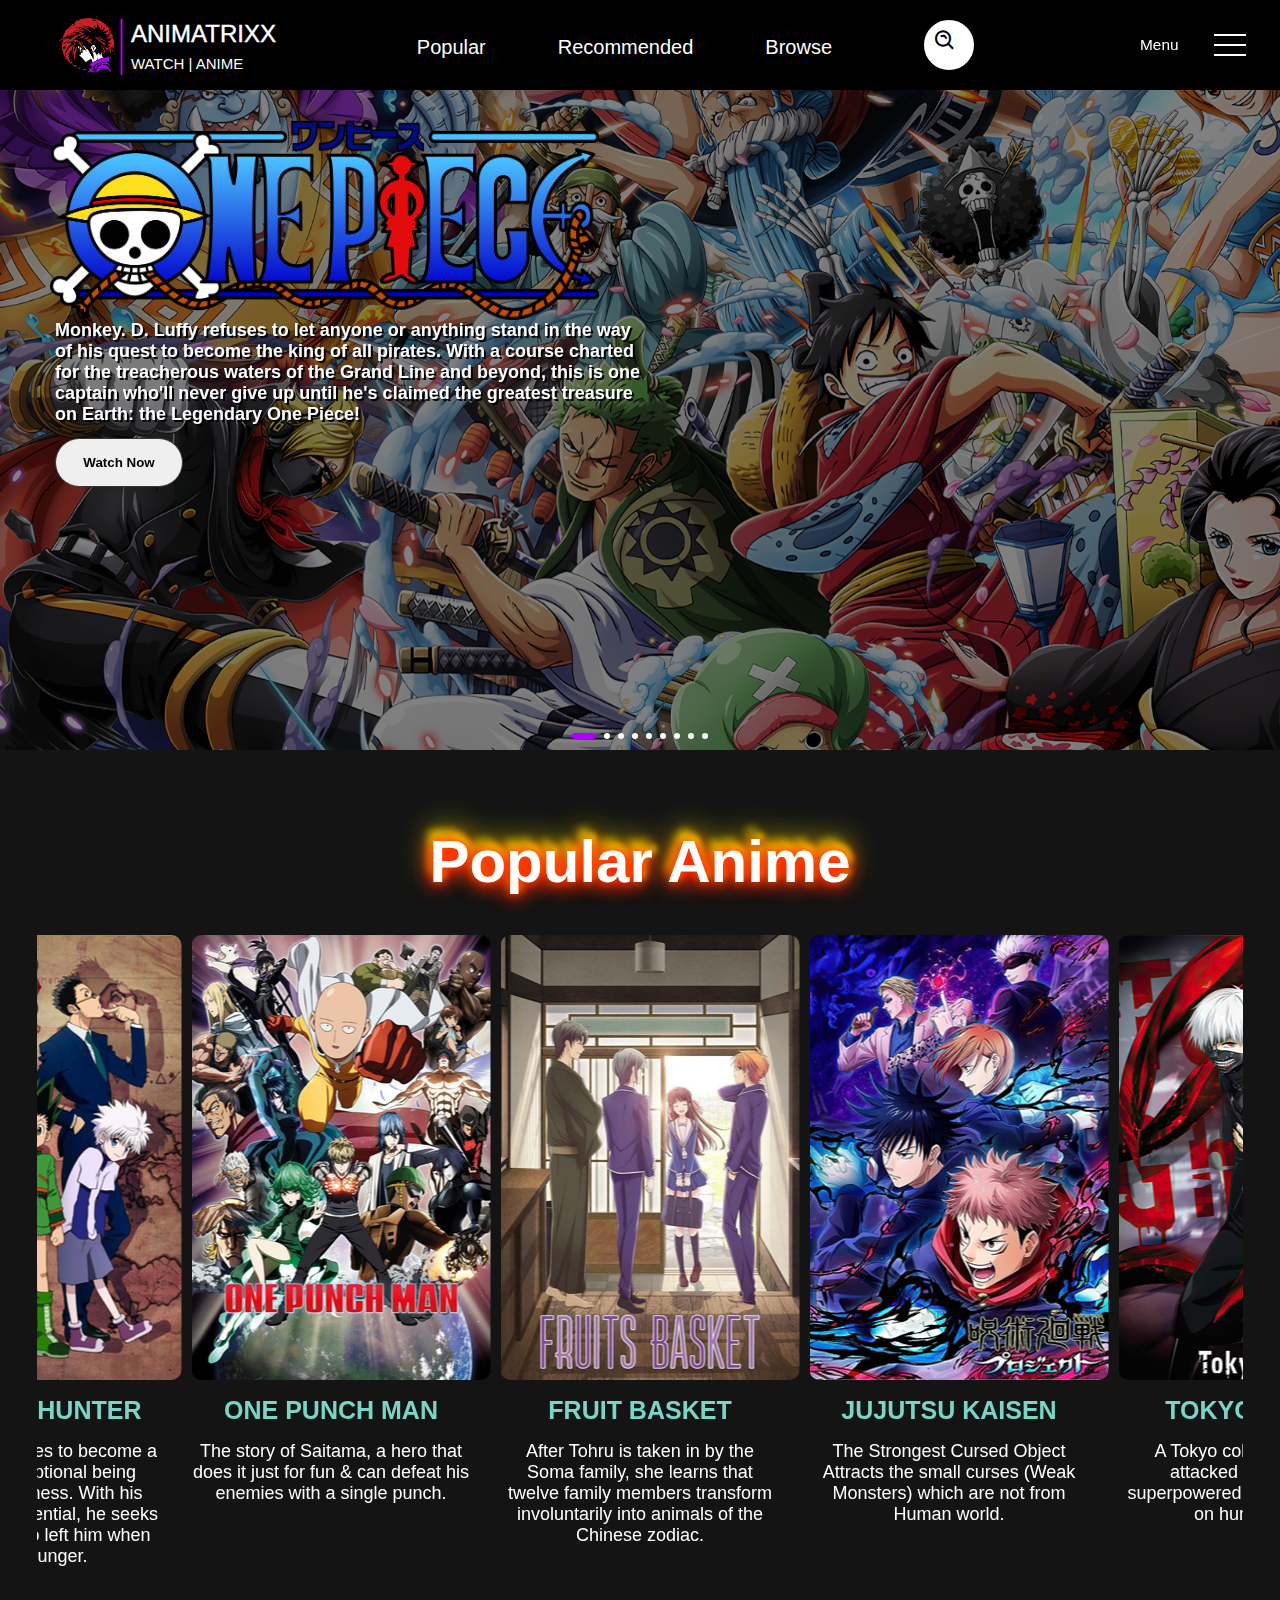
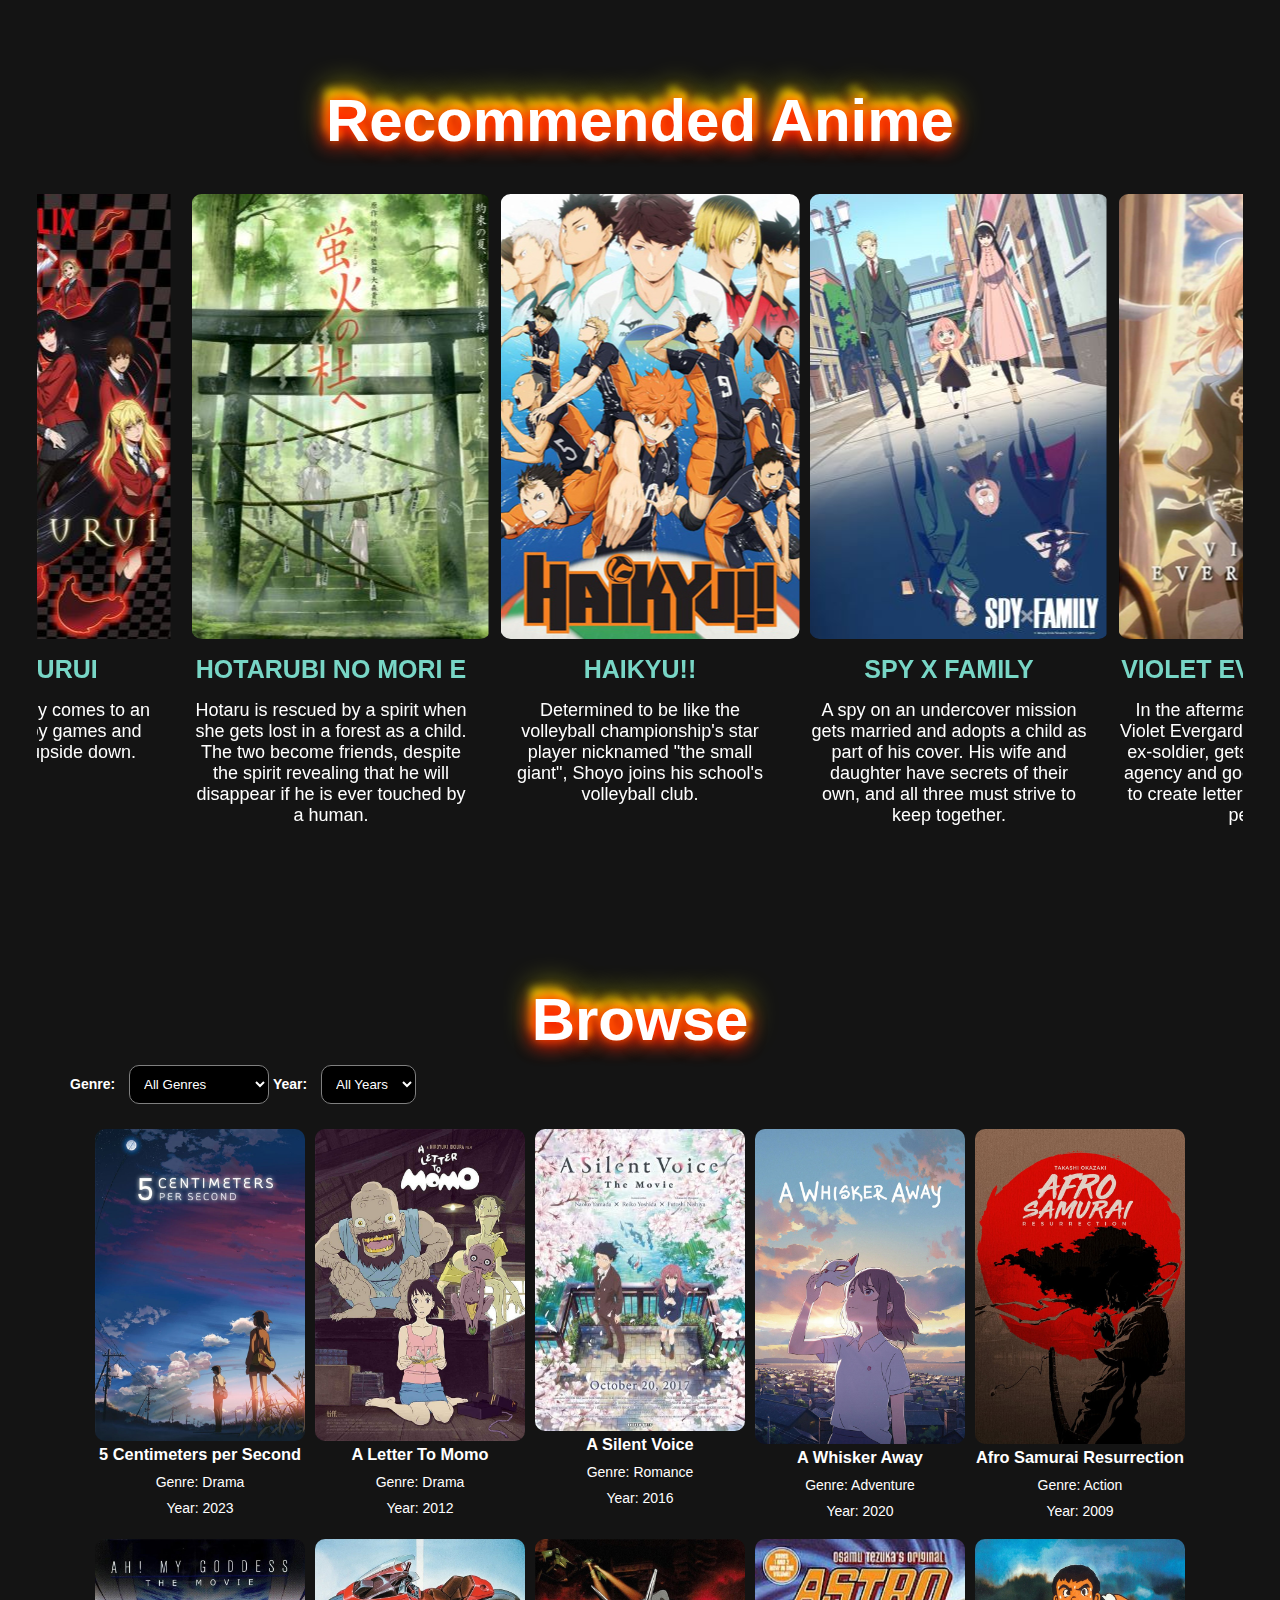
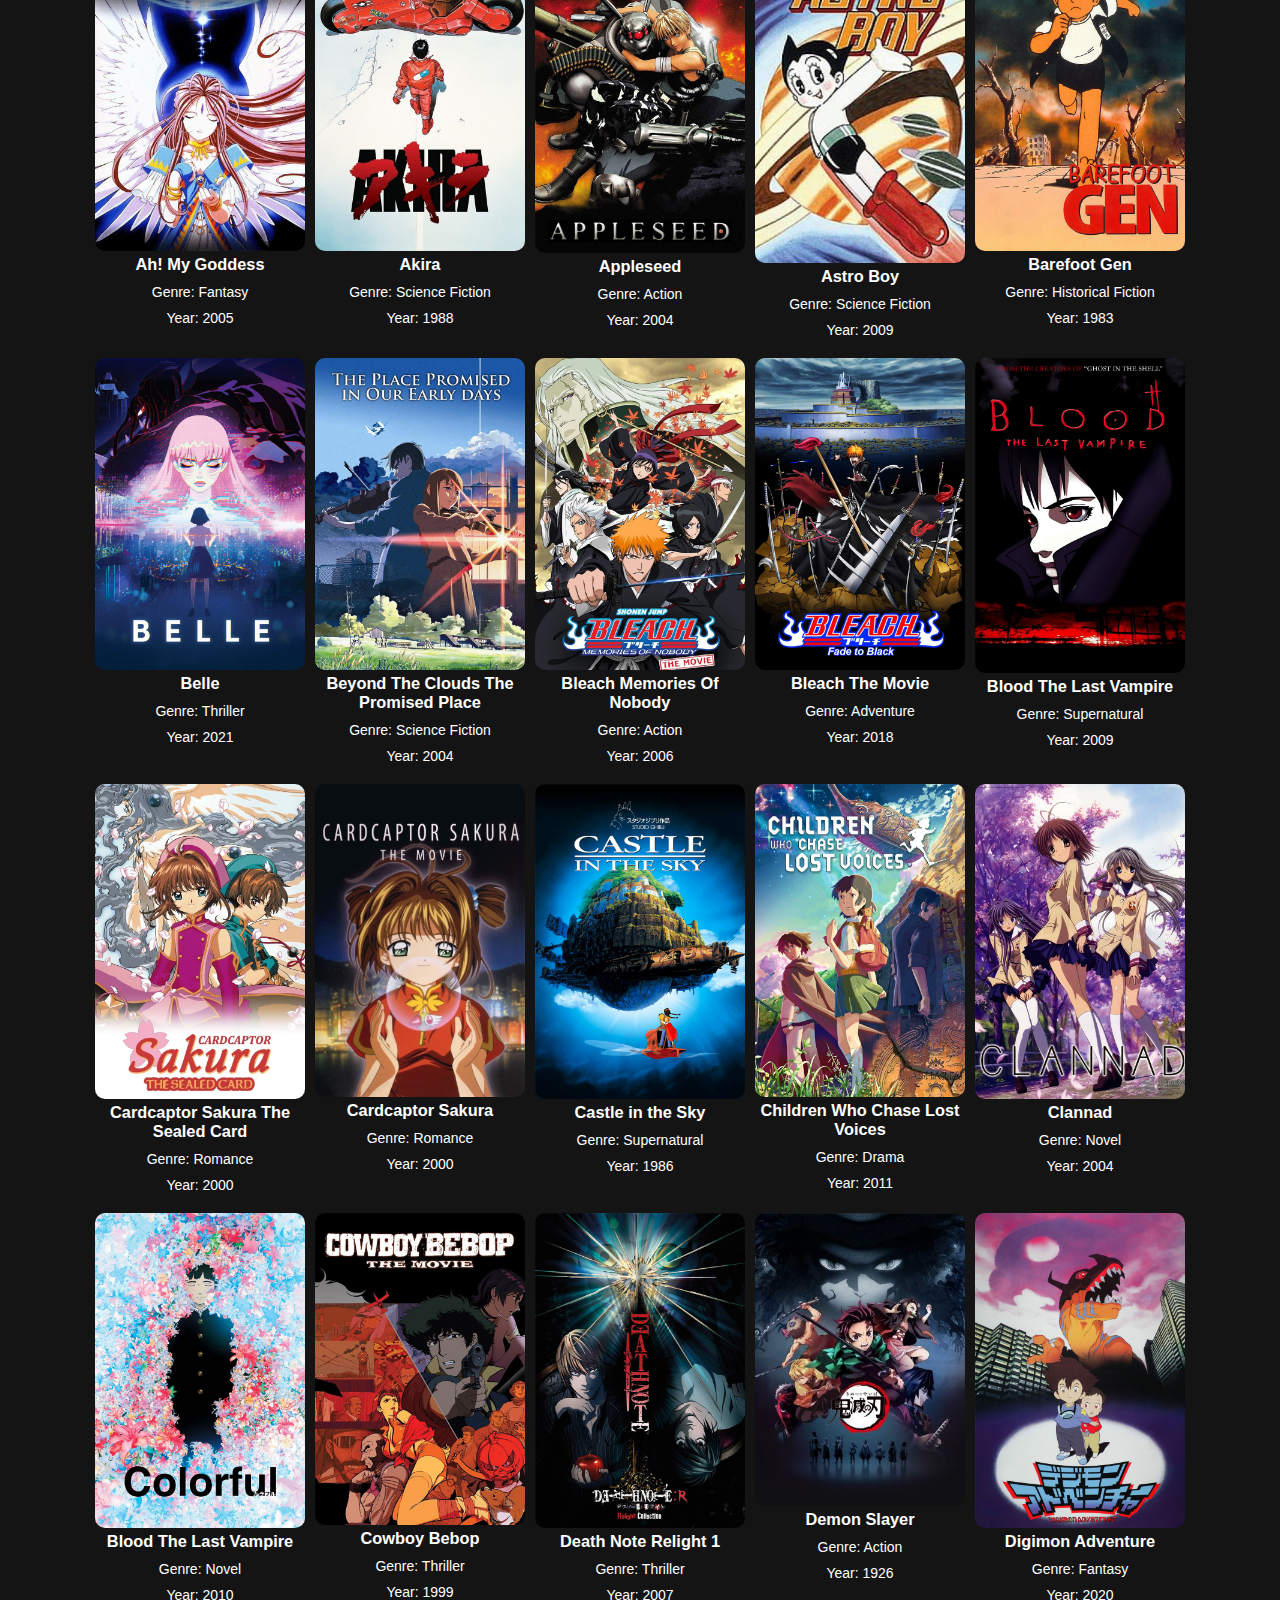
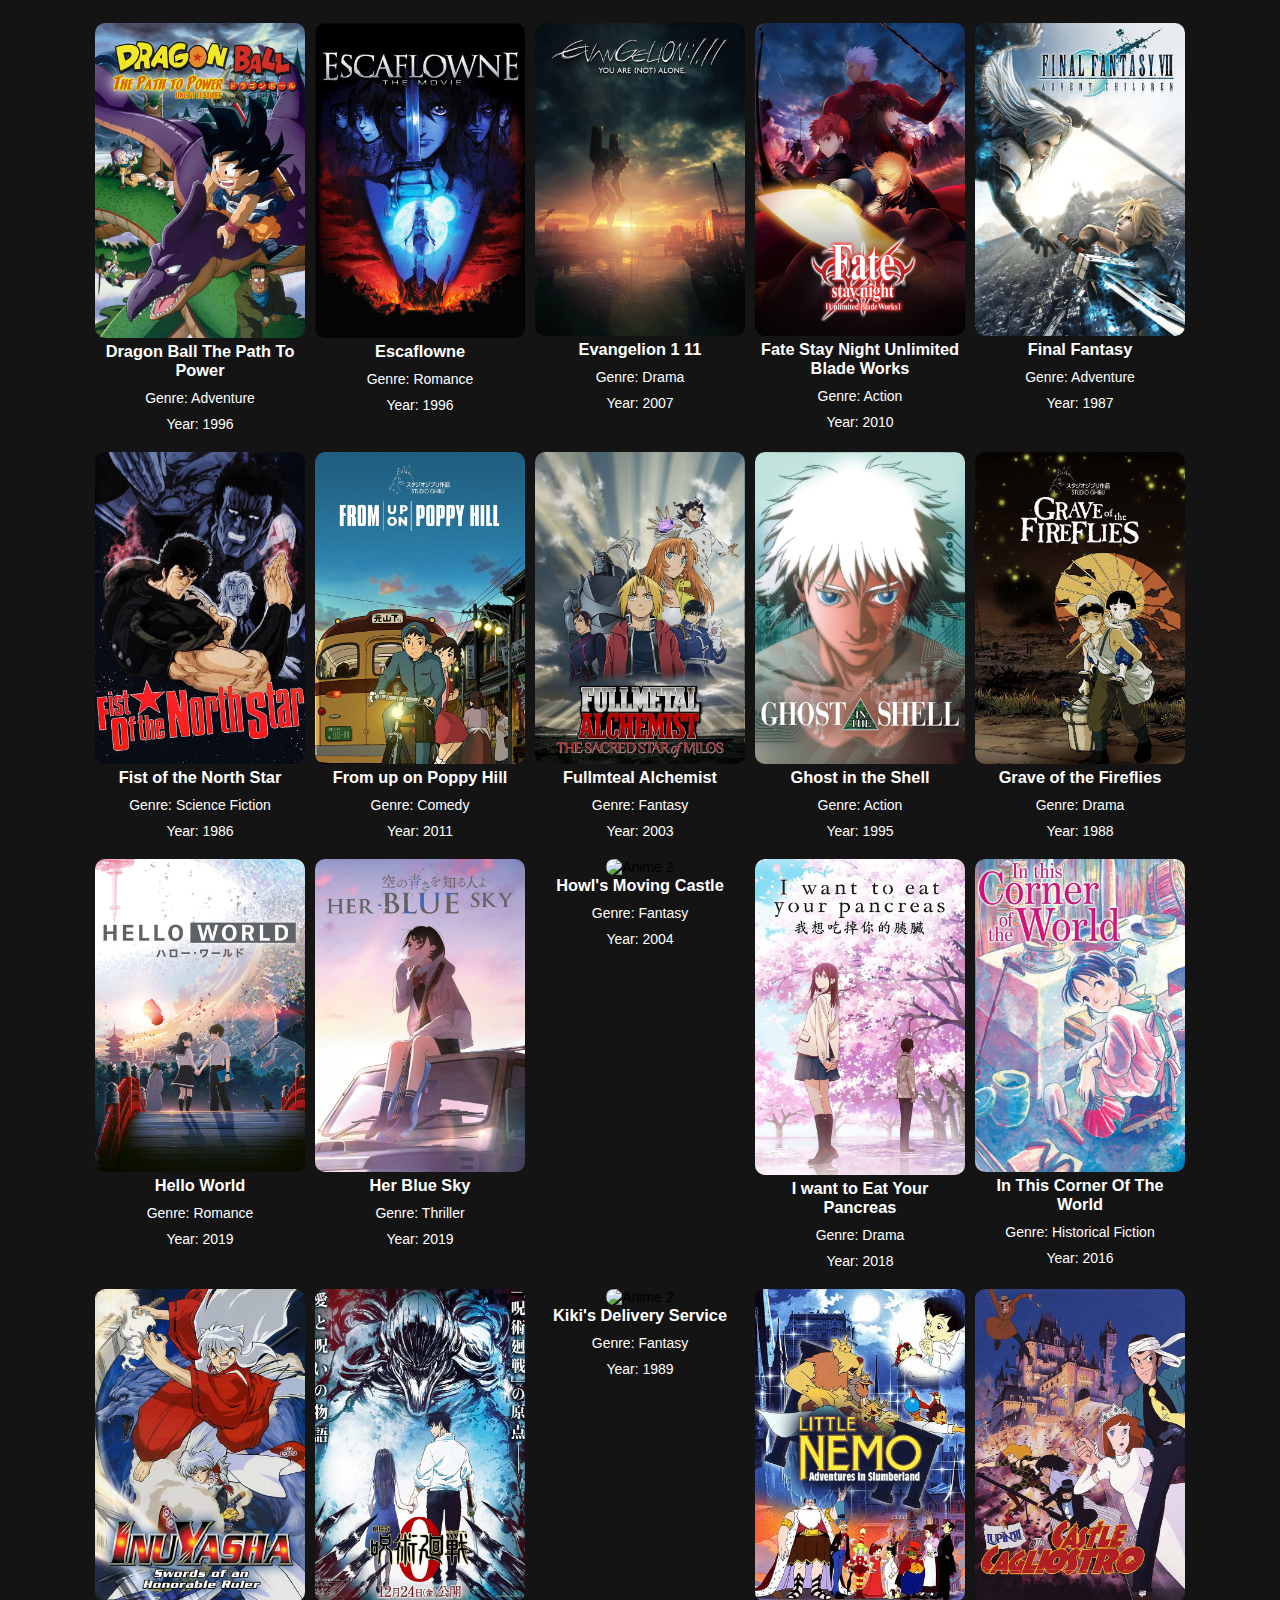
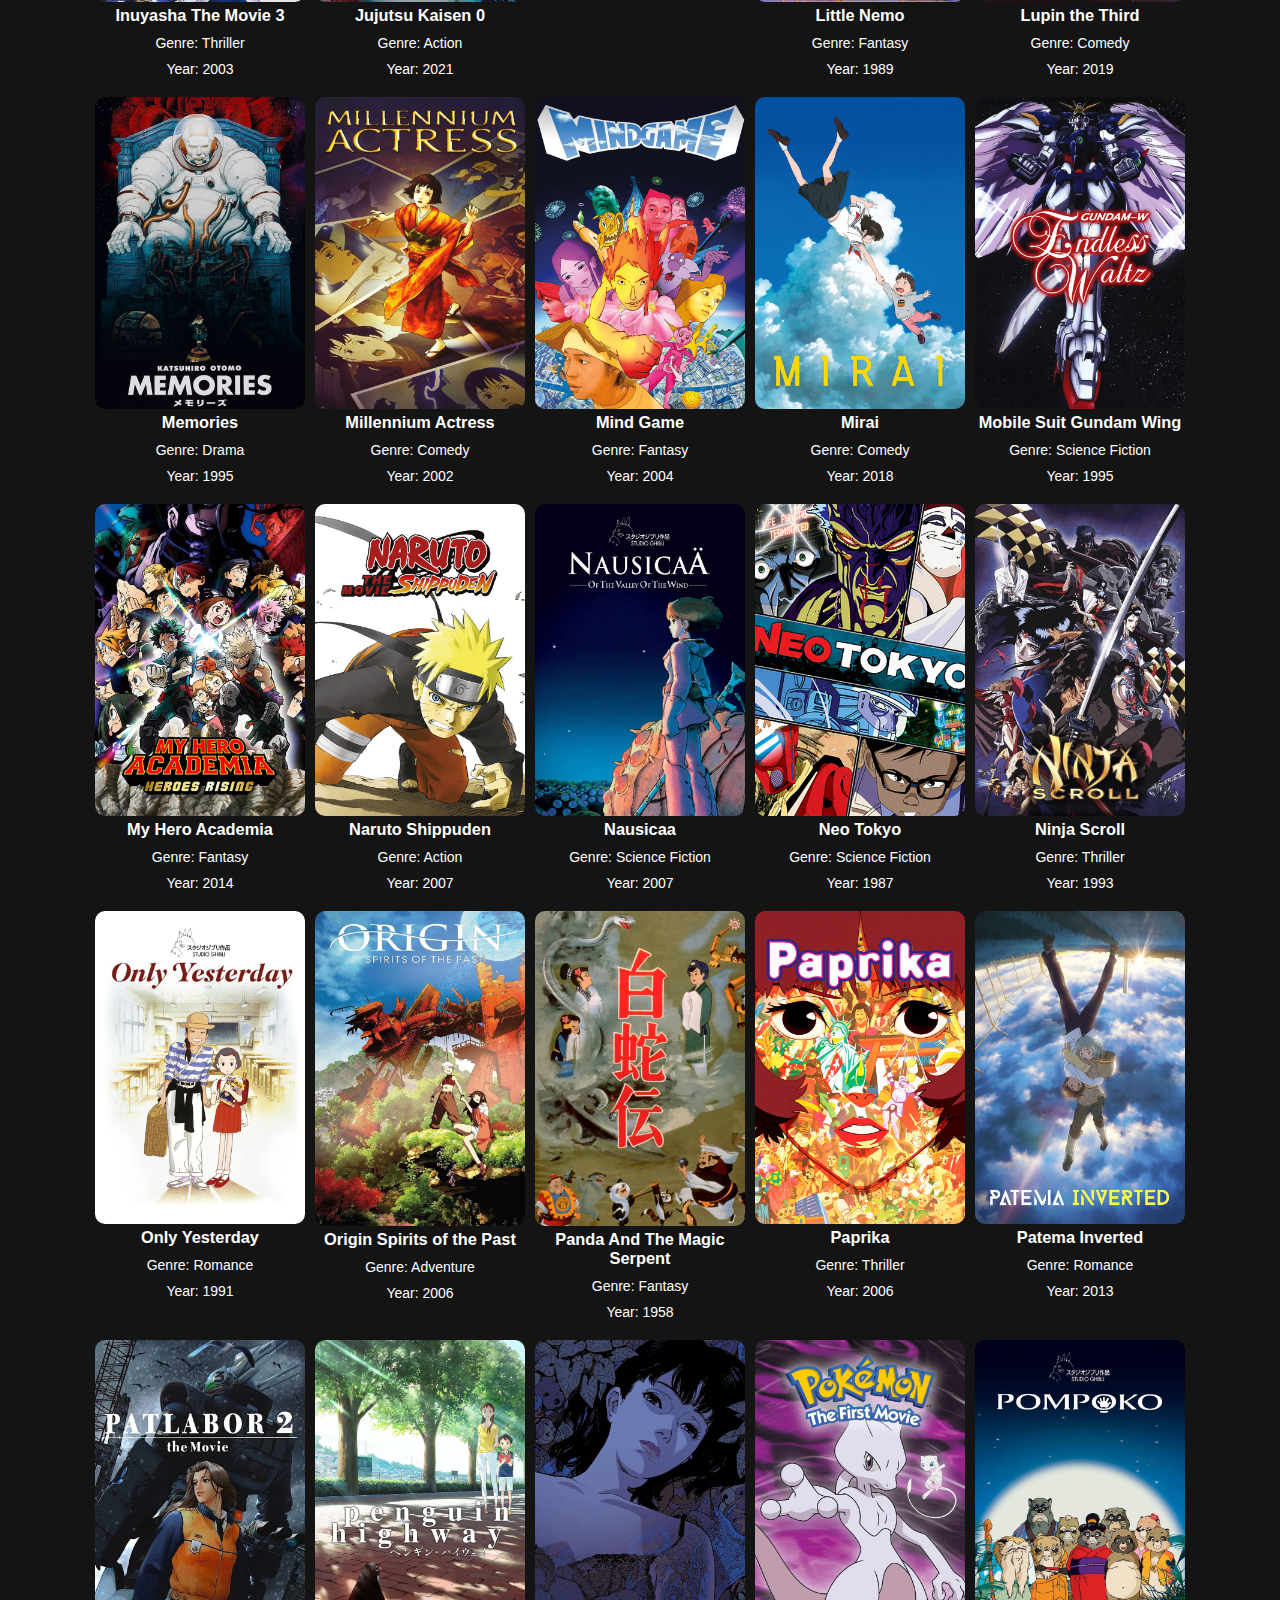
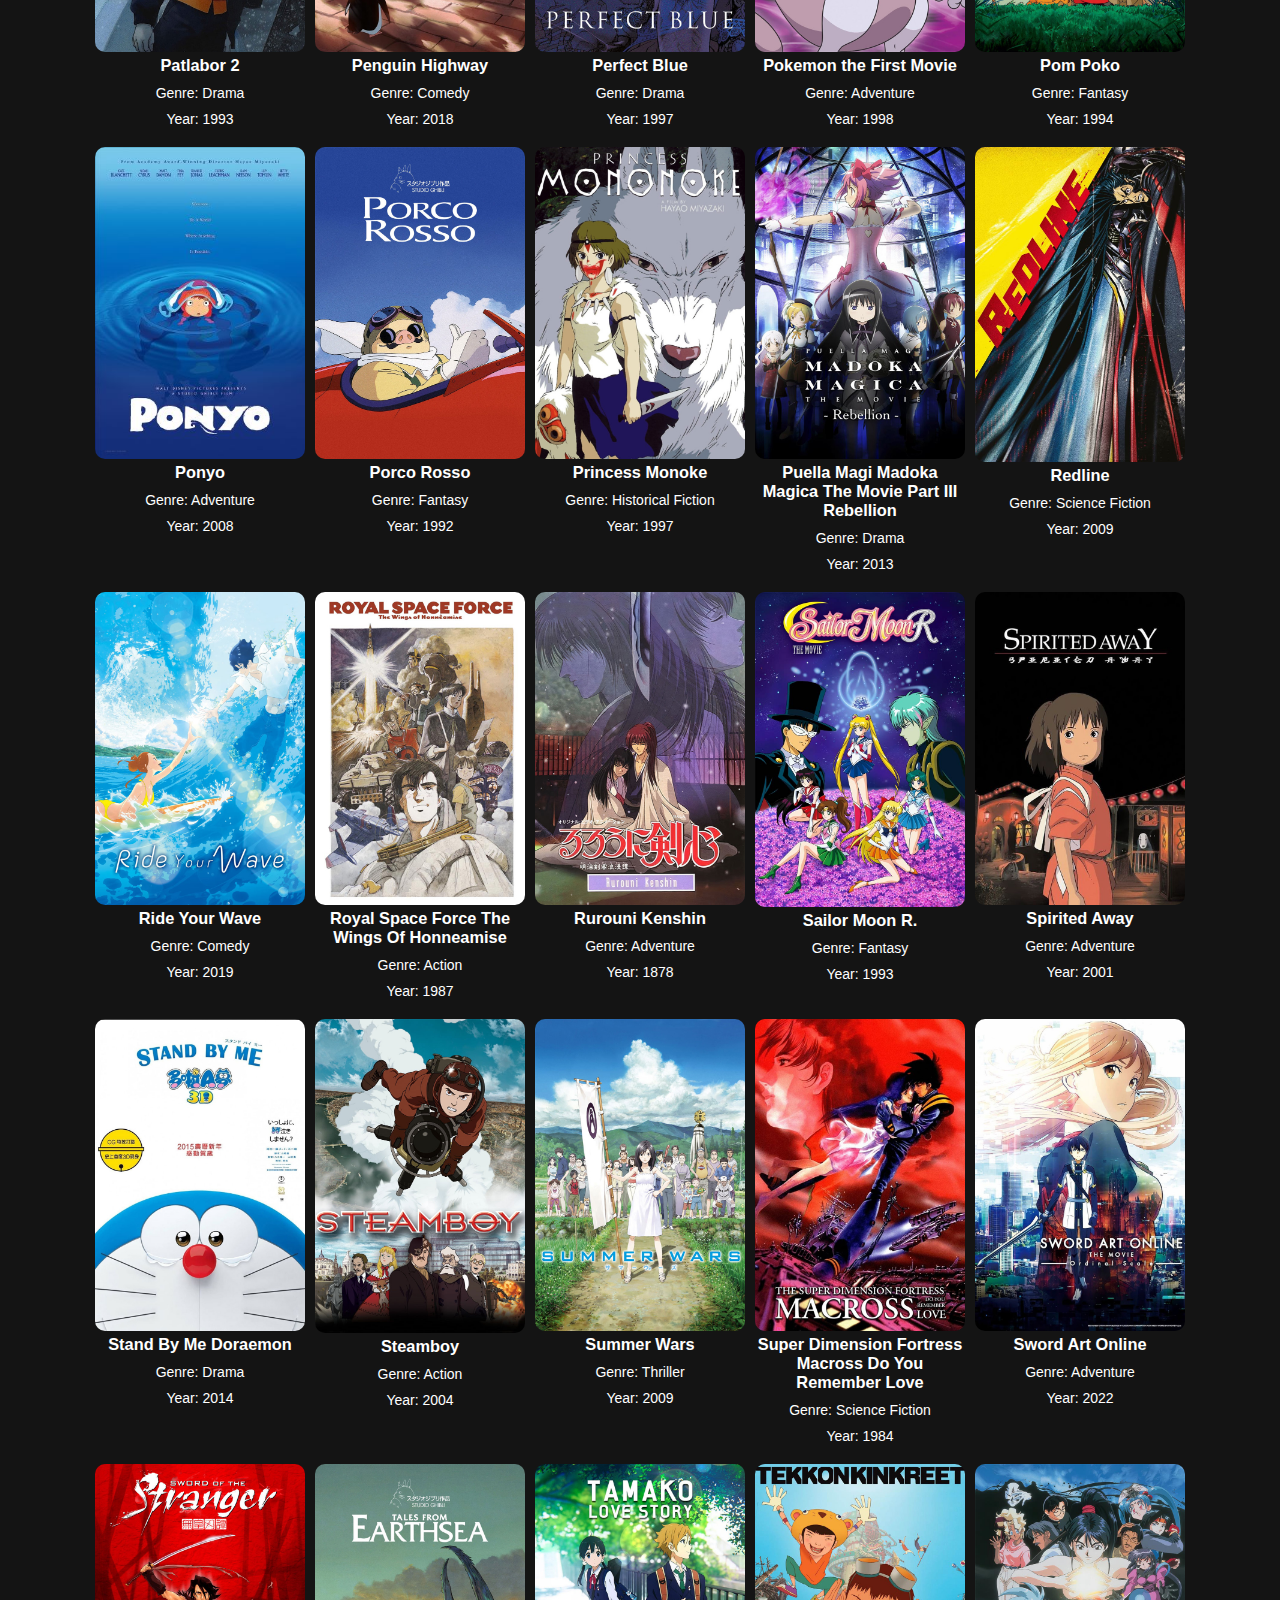
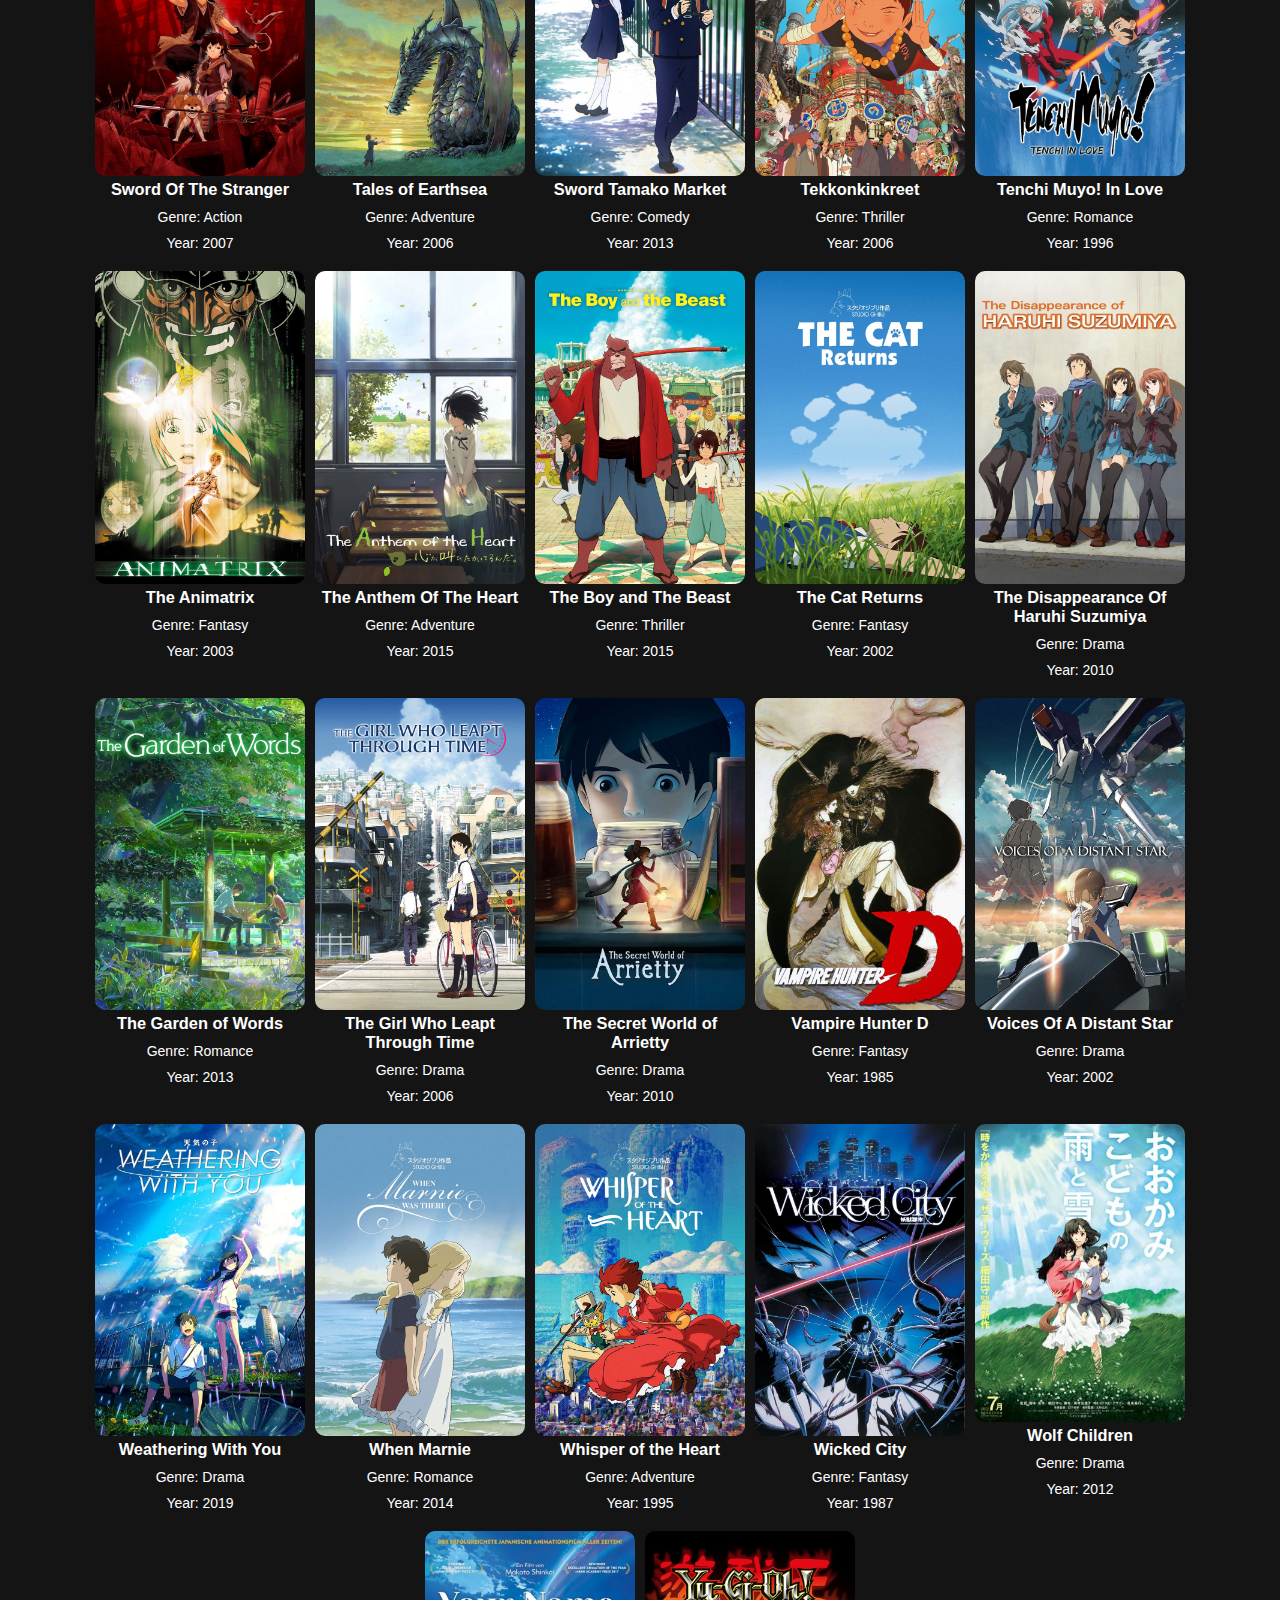
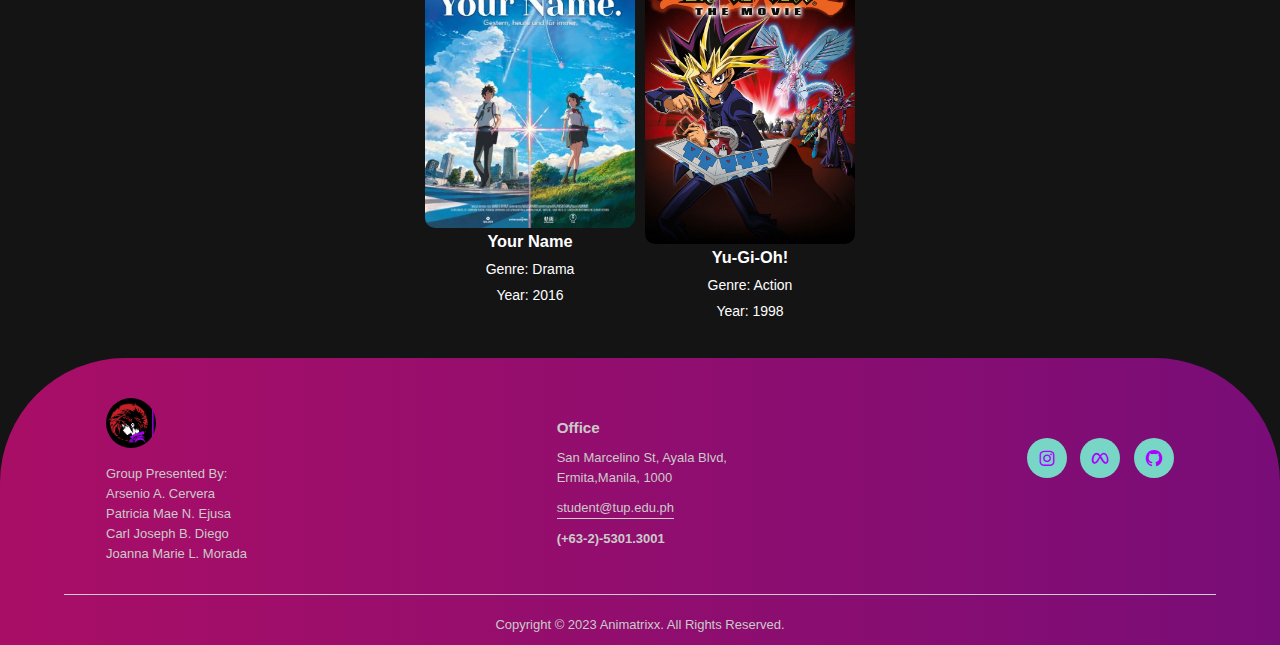
==== index.html @ bb9df6bb "updating footer" ====
<!DOCTYPE html>
<html lang="en">
  <head>
    <meta charset="utf-8" />
    <title>ANIMATRIXX</title>
    <link rel="stylesheet" href="style.css" />
    <link rel="stylesheet" href="mediaqueries.css" />
    <meta
      name="viewport"
      content="width=device-width, initial-scale=1, minimum-scale=1, maximum-scale=1"/>
    <link
      rel="stylesheet"
      href="https://cdn.jsdelivr.net/npm/swiper@11/swiper-bundle.min.css"
    />
       <link
      href="https://unpkg.com/boxicons@2.1.4/css/boxicons.min.css"
      rel="stylesheet"
    />
  </head>
  <body>
<header>
  <nav id="desktop-nav"> 
      <div class="nav-bar">
            <div class="group">
              <img class="element" src="assets/logo.png" onclick="window.location.reload();">
              <div class="text-wrapper"onclick="window.location.reload();">WATCH | ANIME</div>
              <div class="div"onclick="window.location.reload();">ANIMATRIXX</div>
            </div>
        <ul class="nav-links">
          <li><a href="#Popular" onclick="toggleMenu()">Popular</a></li>
          <li><a href="#Recommended" onclick="toggleMenu()">Recommended</a></li>
          <li><a href="#Browse" onclick="toggleMenu()">Browse</a></li>
       <form action="">
         <input type="search" required>
         <i class='bx bx-search-alt bx-tada' ></i>
         <a href="javascript:void(0)" id="clear-btn">Clear</a>
        </form>
      </div>
    <div class="navigation">
  <div class="userBx">
    <div class="imgBx">
      <img src="user.jpg" alt="user avatar" />
    </div>
    <p class="username">Menu</p>
  </div>
  <div class="menuToggle"></div>
  <ul class="menu">
    <li>
      <a href=#>Home</a>
    </li>
    <li>
      <a href="#Popular">Popular</a
      >
    </li>
    <li>
      <a href="#Recommended">Recommended</a>
    </li>
    <li>
      <a href="#Browse">Browse</a>
    </li>
    <li>
      <a href="signup-signin.html">Sign In</a>
    </li>
  </ul>
</div>
</header>
    <!-- Swiper -->
<section class="home swiper" id="home">
      <div class="swiper-wrapper">
        <div class="swiper-slide container">
         <img src="assets/slide 1.png" alt="" class="wallpaper">
         <div class="home-text">
          <img class="logo1" src="assets/op logo.png" alt="">
          <h1>Monkey. D. Luffy refuses to let anyone or anything stand in the way<br> of his
            quest to become the king of all pirates. With a course charted <br>for the treacherous
            waters of the Grand Line and beyond, this is one<br> captain who'll never give up until
            he's claimed the greatest treasure <br>on Earth: the Legendary One Piece!</h1>
          <button class="btn btn-color-1" onclick=" window.open('https://4anime.gg/one-piece-100')">
            Watch Now</button>
          <div id="videobox">
          <video width="1000" height="340" autoplay muted>
           <source src="assets/op vid.mp4" type="video/mp4">
        </video>
        </div>
         </div>
        </div>
        <div class="swiper-slide container">
         <img src="assets/slide 2.png" alt="" class="wallpaper">
         <div class="home-text">
          <img class="logo2" src="assets/jjk logo.png" alt="logo2">
          <h1>Yuji Itadori is a boy with tremendous physical strength,
            <br>though he lives a completely ordinary high school life.<br> One day,
             to save a classmate who has been attacked <br>by curses, he eats the finger 
             of Ryomen Sukuna, taking<br> the curse into his own soul. From then on, he 
             shares one<br> body with Ryomen Sukuna. </h1>
          <div class="btn-container"></div>
          <button class="btn btn-color-1" onclick=" window.open('https://4anime.gg/jujutsu-kaisen-tv-534')">
            Watch Now</button>
          <div id="videobox">
          <video width="1000" height="340" autoplay muted>
           <source src="assets/jjk vid.mp4" type="video/mp4">
        </video>
        </div>
         </div>
        </div>  
        <div class="swiper-slide container">
         <img src="assets/slide 3.jpg" alt="" class="wallpaper">
         <div class="home-text">
          <img class="logo3" src="assets/hxh logo.png" alt="logo3">
          <h1>Twelve-year-old Gon Freecss is determined to become the<br> best Hunter possible 
            in hopes of finding his father, who was<br> a Hunter himself and had long ago abandoned
             his young son.<br> However, Gon soon realizes the path to achieving his goals is<br> far
              more challenging than he could have ever imagined.</h1>
          <button class="btn btn-color-1" onclick=" window.open('https://4anime.gg/hunter-x-hunter-2')">
            Watch Now </button>
          <div id="videobox">
          <video width="1000" height="340" autoplay muted>
           <source src="assets/hxh vid.mp4" type="video/mp4">
        </video>
        </div>  
         </div>
        </div>  
        <div class="swiper-slide container">
         <img src="assets/slide 4.jpg" alt="" class="wallpaper">
         <div class="home-text">
          <img class="logo4" src="assets/Kakegurui logo.png" alt="logo4">
          <h1>Hyakkaou Private Academy. An institution for the privileged<br> with a very
            peculiar curriculum. You see, when you're the <br>sons and daughters of the
            wealthiest of the wealthy, it's not <br>athletic prowess or book smarts that
            keep you ahead. It's <br>reading your opponent, the art of the deal.</h1>
          <button class="btn btn-color-1" onclick=" window.open('https://4anime.gg/kakegurui-1988')">
            Watch Now </button>
          <div id="videobox">
          <video width="1000" height="340" autoplay muted>
           <source src="assets/kkg vid.mp4" type="video/mp4">
        </video>
        </div>  
         </div>
        </div>   
        <div class="swiper-slide container">
         <img src="assets/slide 5.jpg" alt="" class="wallpaper">
         <div class="home-text">
          <img class="logo5" src="assets/spyxfamily logo.png" alt="logo5">
          <h1>"Twilight" takes on the identity of psychiatrist Loid Forger<br> and starts looking
            for family members. But Anya, the<br> daughter he adopts, turns out to have the
            ability to read <br>people's minds, while his wife, Yor, is an assassin! With<br> it being
            in each of their own interests to keep these facts hidden.<br></h1>
          <button class="btn btn-color-1" onclick=" window.open('https://4anime.gg/spy-x-family-17977')">
            Watch Now</button>
          <div id="videobox">
          <video width="1000" height="340" autoplay muted>
           <source src="assets/SxF vid.mp4" type="video/mp4">
        </video>
        </div>  
         </div>
        </div>   
        <div class="swiper-slide container">
         <img src="assets/slide 6.jpg" alt="" class="wallpaper">
         <div class="home-text">
          <img class="logo6" src="assets/opm logo.png" alt="logo6">
          <h1>The seemingly ordinary and unimpressive Saitama has a <br>rather unique hobby:
             being a hero. In order to pursue his<br> childhood dream, he trained relentlessly
            for three years—<br>and lost all of his hair in the process. Now, Saitama is <br>incredibly
            powerful, so much so that no enemy is able to<br> defeat him in battle.</h1>
          <button class="btn btn-color-1" onclick=" window.open('https://4anime.gg/one-punch-man-63')">
            Watch Now</button>
          <div id="videobox">
          <video width="1000" height="340" autoplay muted>
           <source src="assets/OPM vid.mp4" type="video/mp4">
        </video>
        </div>        
         </div>
        </div> 
        <div class="swiper-slide container">
         <img src="assets/slide 7.png" alt="" class="wallpaper">
         <div class="home-text">
          <img class="logo7" src="assets/detective conan logo.png" alt="logo7">
          <h1>Kudo Shinichi is a seventeen year-old high school detective<br> whom people
            call the "Modern Sherlock Holmes." However,<br> one night after a date with his 
            childhood sweetheart, Ran, <br>Shinichi witnessed an illegal trade and, caught
            off his guard, <br>was knocked unconscious and fed a drug that was supposed<br>
            to kill him... but he woke up and found himself shrunken to a<br> seven year-old.</h1>
          <button class="btn btn-color-1" onclick=" window.open('https://4anime.gg/case-closed-323')">
            Watch Now</button>
          <div id="videobox">
          <video width="1000" height="340" autoplay muted>
           <source src="assets/DC vid.mp4" type="video/mp4">
        </video>
        </div>          
         </div>
        </div> 
        <div class="swiper-slide container">
         <img src="assets/slide 8.jpg" alt="" class="wallpaper">
         <div class="home-text">
          <img class="logo8" src="assets/ippo logo.png" alt="logo8">
          <h1>Makunouchi Ippo has been bullied his entire life. <br>Constantly running
            errands and being beaten up by <br>his classmates, Ippo has always dreamed 
            of changing<br> himself, but never has the passion to act upon it. One<br> day, 
            in the midst of yet another bullying, Ippo is saved by <br>Takamura Mamoru,
             who happens to be a boxer.</h1>
          <button class="btn btn-color-1" onclick=" window.open('https://4anime.gg/fighting-spirit-34')">
            Watch Now</button>
          <div id="videobox">
          <video width="1000" height="340" autoplay muted>
           <source src="assets/Ippo vid.mp4" type="video/mp4">
        </video>
        </div>          
         </div>
        </div> 
        <div class="swiper-slide container">
         <img src="assets/slide 9.jpg" alt="" class="wallpaper">
         <div class="home-text">
          <img class="logo9" src="assets/elite logo.png" alt="logo9">
          <h1>Koudo Ikusei Senior High School is a leading prestigious <br>school with 
            state-of-the-art facilities where nearly 100% of<br> students go on to university or
            find employment. The <br>students there have the freedom to wear any hairstyle <br>
            and bring any personal effects they desire.</h1>
          <button class="btn btn-color-1" onclick=" window.open('https://4anime.gg/classroom-of-the-elite-713')">
            Watch Now</button>
          <div id="videobox">
          <video width="1000" height="340" autoplay muted>
           <source src="assets/CE vid.mp4" type="video/mp4">
        </video>
        </div>   
         </div>
        </div>                              
      </div>
      <div class="swiper-pagination"></div>
    </div>
</section>
<!-- Popular Page -->
<section class="anime" id="Popular">
    <h1 class="heading">Popular Anime</h1>
    <div class="swiper anime-slider">
        <div class="swiper-wrapper">

            <div class="swiper-slide">
                <div class="box" onclick=" window.open('https://4anime.gg/fruits-basket-1st-season-273')" style="background: url(./assets/fruit\ basket.jpg) no-repeat;"></div>
                <div class="content">
                    <h3>Fruit Basket</h3>
                    <p>After Tohru is taken in by the Soma family, she learns that twelve family members transform involuntarily into animals of the Chinese zodiac.</p>
                   
                </div>
            </div>

            <div class="swiper-slide">
                <div class="box" onclick=" window.open('https://4anime.gg/jujutsu-kaisen-tv-534')"  style="background: url(./assets/jjk1.jpg) ;"></div>
                <div class="content">
                    <h3>Jujutsu Kaisen</h3>
                    <p>The Strongest Cursed Object Attracts the small curses (Weak Monsters) which are not from Human world.</p>
                   
                </div>
            </div>
            
            <div class="swiper-slide">
                <div class="box" onclick=" window.open('https://4anime.gg/tokyo-ghoul-790')" style="background: url(./assets/tokyo\ ghoul.jpg) no-repeat;"></div>
                <div class="content">
                    <h3>Tokyo Ghoul</h3>
                    <p>A Tokyo college student is attacked by a ghoul, a superpowered human who feeds on human flesh.</p>
                   
                </div>
            </div>

            <div class="swiper-slide">
                <div class="box" onclick=" window.open('https://4anime.gg/sailor-moon-1067')" style="background: url(./assets/sailor\ moon.jpg) no-repeat;"></div>
                <div class="content">
                    <h3>Sailor Moon</h3>
                    <p>A group of schoolgirls discover they are incarnations of super-powered alien princesses, and use their abilities to defend the earth.
</p>
                   
                </div>
            </div>

            <div class="swiper-slide">
                <div class="box" onclick=" window.open('https://4anime.gg/astro-boy-2003-3577')" style="background: url(./assets/astro\ boy\(1\).jpg) no-repeat;"></div>
                <div class="content">
                    <h3>Astro Boy</h3>
                    <p>When an android replica of a boy is rejected by his aggrieved creator, he goes off to find his own identity in an adventure that would make him the greatest hero of his time.</p>
                   
                </div>
            </div>

            <div class="swiper-slide">
                <div class="box" onclick=" window.open('https://4anime.gg/pokemon-2097')" style="background: url(./assets/pokemon.jpg) no-repeat;"></div>
                <div class="content">
                    <h3>Pokemon</h3>
                    <p>It takes place in a shared universe in which humans co-exist with creatures known as Pokémon, a large variety of species endowed with special powers.</p>
                   
                </div>
            </div>

            <div class="swiper-slide">
                <div class="box" onclick=" window.open('https://4anime.gg/doraemon-us-17863')" style="background: url(./assets/doraemon.jpg) no-repeat;"></div>
                <div class="content">
                    <h3>Doraemon</h3>
                    <p>It is about the life of Nobita Nobi. In a typical story Doramon uses a gadget to solve a problem for Nobita, but Nobita goes too far and ends up being punished and learning a lesson.</p>
                   
                </div>
            </div>

             <div class="swiper-slide">
                <div class="box" onclick=" window.open('https://4anime.gg/hunter-x-hunter-2')" style="background: url(./assets/hxh.jpg) no-repeat;"></div>
                <div class="content">
                    <h3>Hunter x Hunter</h3>
                    <p>Gon Freecss aspires to become a Hunter, an exceptional being capable of greatness. With his friends and his potential, he seeks out his father, who left him when he was younger.</p>
                   
                </div>
            </div>

             <div class="swiper-slide">
                <div class="box" onclick=" window.open('https://4anime.gg/one-punch-man-63')" style="background: url(./assets/opm.jpg) "></div>
                <div class="content">
                    <h3>One Punch Man</h3>
                    <p>The story of Saitama, a hero that does it just for fun & can defeat his enemies with a single punch.</p>
                   
                </div>
            </div>
            
        </div>
    </div>
</section> 
<!-- Recommended page -->
<section class="anime" id="Recommended">
    <h1 class="heading">Recommended Anime</h1>
    <div class="swiper recommended-slider">
        <div class="swiper-wrapper">

          <div class="swiper-slide">
                <div class="box" onclick=" window.open('https://4anime.gg/haikyu-76')" style="background: url(./assets/haikyu.jpg) no-repeat;"></div>
                <div class="content">
                    <h3>Haikyu!!</h3>
                    <p>Determined to be like the volleyball championship's star player nicknamed "the small giant", Shoyo joins his school's volleyball club.</p>
                   
                </div>
            </div>

            <div class="swiper-slide">
                <div class="box" onclick=" window.open('https://4anime.gg/spy-x-family-17977')" style="background: url(./assets/Spy\ x\ Family.jpg) no-repeat;"></div>
                <div class="content">
                    <h3>Spy x Family</h3>
                    <p>A spy on an undercover mission gets married and adopts a child as part of his cover. His wife and daughter have secrets of their own, and all three must strive to keep together.</p>
                   
                </div>
            </div>

            <div class="swiper-slide">
                <div class="box" onclick=" window.open('https://4anime.gg/violet-evergarden-the-movie-2020-159')" style="background: url(./assets/Violet\ Evergarden.jpg) no-repeat;"></div>
                <div class="content">
                    <h3>Violet Evergarden</h3>
                    <p>In the aftermath of a great war, Violet Evergarden, a young female ex-soldier, gets a job at a writers' agency and goes on assignments to create letters that can connect people.</p>
                   
                </div>
            </div>

            <div class="swiper-slide">
                <div class="box" onclick=" window.open('https://4anime.gg/code-geass-lelouch-of-the-resurrection-529')" style="background: url(./assets/code\ geass.jpg) no-repeat;"></div>
                <div class="content">
                    <h3>Code Geass</h3>
                    <p>After being given a mysterious power to control others, an outcast prince becomes the masked leader of the rebellion against an all-powerful empire.</p>
                   
                </div>
            </div>


          <div class="swiper-slide">
                <div class="box" onclick=" window.open('https://4anime.gg/the-promised-neverland-55')" style="background: url(./assets/tpn.jpg) no-repeat;"></div>
                <div class="content">
                    <h3>The Promised Neverland</h3>
                    <p>When three gifted kids at an isolated idyllic orphanage discover the secret and sinister purpose they were raised for, they look for a way to escape from their evil caretaker and lead the other children in a risky escape plan.</p>
                   
                </div>
            </div>

            <div class="swiper-slide">
                <div class="box" onclick=" window.open('https://4anime.gg/mob-psycho-100-101')" style="background: url(./assets/mob.jpg) no-repeat;"></div>
                <div class="content">
                    <h3>Mob Psycho 100</h3>
                    <p>A psychic middle school boy tries to live a normal life and keep his growing powers under control, even though he constantly gets into trouble.
</p>
                   
                </div>
            </div>

            <div class="swiper-slide">
                <div class="box" onclick=" window.open('https://4anime.gg/fighting-spirit-new-challenger-46')" style="background: url(./assets/Hajime\ no\ Ippo.jpg) no-repeat;"></div>
                <div class="content">
                    <h3>Hajime no Ippo</h3>
                    <p>Ippo, a teenage boy with a pure heart and unrelenting determination, discovers a passion for boxing after veteran fighter Takamura saves him from bullies.</p>
                   
                </div>
            </div>

            <div class="swiper-slide">
                <div class="box" onclick=" window.open('https://4anime.gg/one-piece-100')" style="background: url(./assets/one\ piece.jpg) no-repeat;"></div>
                <div class="content">
                    <h3>One Piece</h3>
                    <p>Follows the adventures of Monkey D. Luffy and his pirate crew in order to find the greatest treasure ever left by the legendary Pirate, Gold Roger. The famous mystery treasure named "One Piece".</p>
                   
                </div>
            </div>


            <div class="swiper-slide">
                <div class="box" onclick=" window.open('https://4anime.gg/kakegurui-compulsive-gambler-1677')" style="background: url(./assets/Kakegurui.jpg) no-repeat;"></div>
                <div class="content">
                    <h3>Kakegurui</h3>
                    <p>A gambling prodigy comes to an elite school run by games and turns the order upside down.</p>
                   
                </div>
            </div>
            <div class="swiper-slide">
                <div class="box" onclick=" window.open('https://4anime.gg/the-light-of-a-firefly-forest-140 ')" style="background: url(./assets/hotaru.jpg) no-repeat;"></div>
                <div class="content">
                    <h3>Hotarubi no Mori e</h3>
                    <p>Hotaru is rescued by a spirit when she gets lost in a forest as a child. The two become friends, despite the spirit revealing that he will disappear if he is ever touched by a human.</p>
                   
                </div>
            </div>
         
        </div>
    </div>
         </section>
    <section id="Browse">
      <h2>Browse</h2>
      <div class="filters">
        <label for="genre-select">Genre:</label>
        <select id="genre-select">
          <option value="all">All Genres</option>
          <option value="Action">Action</option>
          <option value="Adventure">Adventure</option>
          <option value="Comedy">Comedy</option>
          <option value="Drama">Drama</option>
          <option value="Romance">Romance</option>
          <option value="Fantasy">Fantasy</option>
          <option value="Science Fiction">Science Fiction</option>
          <option value="Historical Fiction">Historical Fiction</option>
          <option value="Thriller">Thriller</option>
          <option value="Supernatural">Supernatural</option>
          <option value="Novel">Novel</option>
        </select>

        <label for="year-select">Year:</label>
        <select id="year-select">
          <option value="all">All Years</option>
          <option value="2023">2023</option>
          <option value="2022">2022</option>
          <option value="2021">2021</option>
          <option value="2020">2020</option>
          <option value="2019">2019</option>
          <option value="2018">2018</option>
          <option value="2017">2017</option>
          <option value="2016">2016</option>
          <option value="2015">2015</option>
          <option value="2014">2014</option>
          <option value="2013">2013</option>
          <option value="2012">2012</option>
          <option value="2011">2011</option>
          <option value="2010">2010</option>
          <option value="2009">2009</option>
          <option value="2008">2008</option>
          <option value="2007">2007</option>
          <option value="2006">2006</option>
          <option value="2005">2005</option>
          <option value="2004">2004</option>
          <option value="2003">2003</option>
          <option value="2002">2002</option>
          <option value="2001">2001</option>
          <option value="2000">2000</option>
          <option value="1999">1999</option>
          <option value="1998">1998</option>
          <option value="1997">1997</option>
          <option value="1996">1996</option>
          <option value="1995">1995</option>
          <option value="1994">1994</option>
          <option value="1993">1993</option>
          <option value="1992">1992</option>
          <option value="1991">1991</option>
          <option value="1990">1990</option>
          <option value="1889">1889</option>
          <option value="1888">1888</option>
          <option value="1887">1887</option>
          <option value="1886">1886</option>
          <option value="1885">1885</option>
          <option value="1884">1884</option>
          <option value="1883">1883</option>
          <option value="1882">1882</option>
          <option value="1881">1881</option>
          <option value="1880">1880</option>
          <option value="1879">1879</option>
          <option value="1878">1878</option>
          <option value="1877">1877</option>
          <option value="1876">1876</option>
          <option value="1875">1875</option>
          <option value="1874">1874</option>
          <option value="1873">1873</option>
          <option value="1872">1872</option>
        </select>
      </div>
      <div class="anime-list">
        <div class="anime-card">
          <img src="Assets/5 centimeters per second.jpg" alt="Anime 1"  onclick=" window.open('https://4anime.gg/watch/5-centimeters-per-second-859?ep=58333')"/>
          <h3>5 Centimeters per Second</h3>
          <p>Genre: Drama</p>
          <p>Year: 2023</p>
        </div>
        <div class="anime-card">
          <img src="Assets/A Letter To Momo.jpg" alt="Anime 1" onclick=" window.open('https://4anime.gg/watch/a-letter-to-momo-1177?ep=57943')" />
          <h3>A Letter To Momo</h3>
          <p>Genre: Drama</p>
          <p>Year: 2012</p>
        </div>
        <div class="anime-card">
          <img src="Assets/A Silent Voice.jpg" alt="Anime 1" onclick=" window.open('https://4anime.gg/watch/a-silent-voice-11?ep=50465')" />
          <h3>A Silent Voice</h3>
          <p>Genre: Romance</p>
          <p>Year: 2016</p>
        </div>
        <div class="anime-card">
          <img src="Assets/A whisker away.jpg" alt="Anime 2" onclick=" window.open('https://4anime.gg/watch/a-whisker-away-1772?ep=82637')"  />
          <h3>A Whisker Away</h3>
          <p>Genre: Adventure</p>
          <p>Year: 2020</p>
        </div>
        <div class="anime-card">
          <img src="Assets/Afro Samurai Resurrection.jpg" alt="Anime 1" onclick=" window.open('https://4anime.gg/watch/afro-samurai-resurrection-2024?ep=57941')"/>
          <h3>Afro Samurai Resurrection</h3>
          <p>Genre: Action</p>
          <p>Year: 2009</p>
        </div>
        <div class="anime-card">
          <img src="Assets/Ah! My Goddess.jpg" alt="Anime 1" onclick=" window.open('https://4anime.gg/watch/ah-my-goddess-2046?ep=24826')" />
          <h3>Ah! My Goddess</h3>
          <p>Genre: Fantasy</p>
          <p>Year: 2005</p>
        </div>
        <div class="anime-card">
          <img src="Assets/Akira.jpg" alt="Anime 1" onclick=" window.open('https://4anime.gg/watch/akira-337?ep=57916')" />
          <h3>Akira</h3>
          <p>Genre: Science Fiction</p>
          <p>Year: 1988</p>
        </div>
        <div class="anime-card">
          <img src="Assets/Appleseed.jpg" alt="Anime 2" onclick=" window.open('https://4anime.gg/watch/appleseed-5200?ep=56225')"  />
          <h3>Appleseed</h3>
          <p>Genre: Action</p>
          <p>Year: 2004</p>
        </div>
        <div class="anime-card">
          <img src="Assets/Astro Boy.jpg" alt="Anime 1" onclick=" window.open('https://4anime.gg/watch/astro-boy-3200?ep=32313')" />
          <h3>Astro Boy</h3>
          <p>Genre: Science Fiction</p>
          <p>Year: 2009</p>
        </div>
        <div class="anime-card">
          <img src="Assets/Barefoot Gen.jpg" alt="Anime 1" onclick=" window.open('https://4anime.gg/watch/barefoot-gen-813?ep=90305')"  />
          <h3>Barefoot Gen</h3>
          <p>Genre: Historical Fiction</p>
          <p>Year: 1983</p>
        </div>
        <div class="anime-card">
          <img src="Assets/Belle.jpg" alt="Anime 1" onclick=" window.open('https://4anime.gg/watch/belle-17395?ep=84757')" />
          <h3>Belle</h3>
          <p>Genre: Thriller</p>
          <p>Year: 2021</p>
        </div>
        <div class="anime-card">
          <img src="Assets/Beyond The Clouds The Promised Place.jpg" alt="Anime 2" onclick=" window.open('https://4anime.gg/watch/the-place-promised-in-our-early-days-1324?ep=58007')"/>
          <h3>Beyond The Clouds The Promised Place</h3>
          <p>Genre: Science Fiction</p>
          <p>Year: 2004</p>
        </div>
         <div class="anime-card">
          <img src="Assets/Bleach Memories Of Nobody.jpg" alt="Anime 1" onclick=" window.open('https://4anime.gg/watch/bleach-the-movie-memories-of-nobody-1687?ep=58322')" />
          <h3>Bleach Memories Of Nobody</h3>
          <p>Genre: Action</p>
          <p>Year: 2006</p>
        </div>
        <div class="anime-card">
          <img src="Assets/Bleach The Movie.jpg" alt="Anime 1" onclick=" window.open('https://4anime.gg/bleach-memories-in-the-rain-2900')"/>
          <h3>Bleach The Movie</h3>
          <p>Genre: Adventure </p>
          <p>Year: 2018</p>
        </div>
        <div class="anime-card">
          <img src="Assets/Blood the last vampire.jpg" alt="Anime 2" onclick=" window.open('https://4anime.gg/watch/blood-the-last-vampire-3956?ep=89537')"/>
          <h3>Blood The Last Vampire</h3>
          <p>Genre: Supernatural</p>
          <p>Year: 2009</p>
        </div>
         <div class="anime-card">
          <img src="Assets/Cardcaptor Sakura The Sealed Card.jpg" alt="Anime 2" onclick=" window.open('https://4anime.gg/watch/cardcaptor-sakura-the-movie-1149?ep=72776')"/>
          <h3>Cardcaptor Sakura The Sealed Card</h3>
          <p>Genre: Romance</p>
          <p>Year: 2000</p>
        </div>
         <div class="anime-card">
          <img src="Assets/Cardcaptor Sakura.jpg" alt="Anime 2" onclick=" window.open('https://4anime.gg/watch/cardcaptor-sakura-340?ep=7642')" />
          <h3>Cardcaptor Sakura</h3>
          <p>Genre: Romance</p>
          <p>Year: 2000</p>
        </div>
         <div class="anime-card">
          <img src="Assets/Castle in the sky.jpg" alt="Anime 2" onclick=" window.open('https://4anime.gg/watch/castle-in-the-sky-198?ep=79874')"/>
          <h3>Castle in the Sky</h3>
          <p>Genre: Supernatural</p>
          <p>Year: 1986</p>
        </div>
         <div class="anime-card">
          <img src="Assets/Children who chase lost voices.jpg" alt="Anime 2" onclick=" window.open('https://4anime.gg/watch/children-who-chase-lost-voices-1277?ep=57981')"/>
          <h3>Children Who Chase Lost Voices</h3>
          <p>Genre: Drama</p>
          <p>Year: 2011</p>
        </div>
         <div class="anime-card">
          <img src="Assets/Clannad.jpg" alt="Anime 2" onclick=" window.open('https://4anime.gg/watch/clannad-the-movie-2553?ep=74981')"/>
          <h3>Clannad</h3>
          <p>Genre: Novel</p>
          <p>Year: 2004</p>
        </div>
         <div class="anime-card">
          <img src="Assets/Colorful.jpg" alt="Anime 2" onclick=" window.open('https://4anime.gg/watch/colorful-7712?ep=92637')"/>
          <h3>Blood The Last Vampire</h3>
          <p>Genre: Novel</p>
          <p>Year: 2010</p>
        </div>
         <div class="anime-card">
          <img src="Assets/Cowboy bebop.jpg" alt="Anime 2" onclick=" window.open('https://4anime.gg/watch/cowboy-bebop-27?ep=849')"/>
          <h3>Cowboy Bebop</h3>
          <p>Genre: Thriller</p>
          <p>Year: 1999</p>
        </div>
         <div class="anime-card">
          <img src="Assets/Death Note Relight 1.jpg" alt="Anime 2" onclick=" window.open('https://4anime.gg/watch/death-note-relight-975?ep=105769')"/>
          <h3>Death Note Relight 1</h3>
          <p>Genre: Thriller</p>
          <p>Year: 2007</p>
        </div>
         <div class="anime-card">
          <img src="Assets/Demon Slayer.jpg" alt="Anime 2" onclick=" window.open('https://4anime.gg/watch/demon-slayer-kimetsu-no-yaiba-47?ep=1279')"/>
          <h3>Demon Slayer</h3>
          <p>Genre: Action</p>
          <p>Year: 1926</p>
        </div>
         <div class="anime-card">
          <img src="Assets/Digimon Adventure.jpg" alt="Anime 2" onclick=" window.open('https://4anime.gg/watch/digimon-adventure-3708?ep=34619')"/>
          <h3>Digimon Adventure</h3>
          <p>Genre: Fantasy</p>
          <p>Year: 2020</p>
        </div>
         <div class="anime-card">
          <img src="Assets/Dragon Ball The Path To Power.jpg" alt="Anime 2" onclick=" window.open('https://4anime.gg/watch/dragon-ball-movie-04-the-path-to-power-2876?ep=83041')"/>
          <h3>Dragon Ball The Path To Power</h3>
          <p>Genre: Adventure</p>
          <p>Year: 1996</p>
        </div>
         <div class="anime-card">
          <img src="Assets/Escaflowne.jpg" alt="Anime 2" onclick=" window.open('https://4anime.gg/watch/escaflowne-a-girl-in-gaea-3264?ep=58117')"/>
          <h3>Escaflowne</h3>
          <p>Genre: Romance</p>
          <p>Year: 1996
          </p>
        </div>
        <div class="anime-card">
          <img src="Assets/Evangelion 1 11.jpg" alt="Anime 2" onclick=" window.open('https://4anime.gg/watch/evangelion-10-you-are-not-alone-433?ep=58116')"/>
          <h3>Evangelion 1 11</h3>
          <p>Genre: Drama</p>
          <p>Year: 2007
          </p>
        </div>
        <div class="anime-card">
          <img src="Assets/Fate Stay Night Unlimited Blade Works.jpg" alt="Anime 2" onclick=" window.open('https://4anime.gg/watch/fatestay-night-unlimited-blade-works-268?ep=5396')"/>
          <h3>Fate Stay Night Unlimited Blade Works</h3>
          <p>Genre: Action</p>
          <p>Year: 2010
          </p>
        </div>
        <div class="anime-card">
          <img src="Assets/Final fantasy.jpg" alt="Anime 2" onclick=" window.open('https://4anime.gg/watch/final-fantasy-vii-last-order-2118?ep=104241')"/>
          <h3>Final Fantasy</h3>
          <p>Genre: Adventure</p>
          <p>Year: 1987
          </p>
        </div>
        <div class="anime-card">
          <img src="Assets/First of the north star.jpg" alt="Anime 2" onclick=" window.open('https://4anime.gg/watch/fist-of-the-north-star-532?ep=10637')"/>
          <h3>Fist of the North Star</h3>
          <p>Genre: Science Fiction</p>
          <p>Year: 1986
          </p>
        </div>
        <div class="anime-card">
          <img src="Assets/From up on poppy hill.jpg" alt="Anime 2" onclick=" window.open('https://4anime.gg/watch/from-up-on-poppy-hill-691?ep=58121')"/>
          <h3>From up on Poppy Hill</h3>
          <p>Genre: Comedy</p>
          <p>Year: 2011
          </p>
        </div>
        <div class="anime-card">
          <img src="Assets/Fullmteal alchemist.jpg" alt="Anime 2" onclick=" window.open('https://4anime.gg/watch/fullmetal-alchemist-308?ep=5791')"/>
          <h3>Fullmteal Alchemist</h3>
          <p>Genre: Fantasy</p>
          <p>Year: 2003
          </p>
        </div>
        <div class="anime-card">
          <img src="Assets/Ghost in the shell.jpg" alt="Anime 2" onclick=" window.open('https://4anime.gg/watch/ghost-in-the-shell-220?ep=58169')"/>
          <h3>Ghost in the Shell</h3>
          <p>Genre: Action</p>
          <p>Year: 1995
          </p>
        </div>
        <div class="anime-card">
          <img src="Assets/Grave of the fireflies.jpg" alt="Anime 2" onclick=" window.open('https://4anime.gg/watch/grave-of-the-fireflies-96?ep=64658')"/>
          <h3>Grave of the Fireflies</h3>
          <p>Genre: Drama</p>
          <p>Year: 1988
          </p>
        </div>
        <div class="anime-card">
          <img src="Assets/Hello World.jpg" alt="Anime 2" onclick=" window.open('https://4anime.gg/watch/hello-world-1120?ep=64868')"/>
          <h3>Hello World</h3>
          <p>Genre: Romance</p>
          <p>Year: 2019
          </p>
        </div>
        <div class="anime-card">
          <img src="Assets/Her Blue Sky.jpg" alt="Anime 2" onclick=" window.open('https://4anime.gg/watch/her-blue-sky-1418?ep=58368')"/>
          <h3>Her Blue Sky</h3>
          <p>Genre: Thriller</p>
          <p>Year: 2019
          </p>
        </div>
        <div class="anime-card">
          <img src="Assets/Howl's moving castle.jpg" alt="Anime 2" onclick=" window.open('https://4anime.gg/watch/howls-moving-castle-49?ep=58207')"/>
          <h3>Howl's Moving Castle</h3>
          <p>Genre: Fantasy</p>
          <p>Year: 2004
          </p>
        </div>
        <div class="anime-card">
          <img src="Assets/I want to eat your pancreas.jpg" alt="Anime 2" onclick=" window.open('https://4anime.gg/watch/i-want-to-eat-your-pancreas-70?ep=58336')"/>
          <h3>I want to Eat Your Pancreas</h3>
          <p>Genre: Drama</p>
          <p>Year: 2018
          </p>
        </div>
        <div class="anime-card">
          <img src="Assets/In This Corner Of The World.jpg" alt="Anime 2" onclick=" window.open('https://4anime.gg/watch/in-this-corner-of-the-world-250?ep=58216')"/>
          <h3>In This Corner Of The World</h3>
          <p>Genre: Historical Fiction</p>
          <p>Year: 2016
          </p>
        </div>
        <div class="anime-card">
          <img src="Assets/Inuyasha The Movie 3.jpg" alt="Anime 2" onclick=" window.open('https://4anime.gg/watch/inuyasha-the-movie-affections-touching-across-time-1339?ep=58220')"/>
          <h3>Inuyasha The Movie 3</h3>
          <p>Genre: Thriller</p>
          <p>Year: 2003
          </p>
        </div>
        <div class="anime-card">
          <img src="Assets/Jujutsu Kaisen 0.jpg" alt="Anime 2" onclick=" window.open('https://4anime.gg/watch/jujutsu-kaisen-tv-534?ep=10789')"/>
          <h3>Jujutsu Kaisen 0</h3>
          <p>Genre: Action</p>
          <p>Year: 2021
          </p>
        </div>
        <div class="anime-card">
          <img src="Assets/Kiki's delivery service.jpg" alt="Anime 2" onclick=" window.open('https://4anime.gg/watch/kikis-delivery-service-257?ep=58232')"/>
          <h3>Kiki's Delivery Service</h3>
          <p>Genre: Fantasy</p>
          <p>Year: 1989
          </p>
        </div>
        <div class="anime-card">
          <img src="Assets/Little Nemo.jpg" alt="Anime 2" onclick=" window.open('https://4anime.gg/watch/little-nemo-adventures-in-slumberland-2498?ep=83130')"/>
          <h3>Little Nemo</h3>
          <p>Genre: Fantasy</p>
          <p>Year: 1989
          </p>
        </div>
        <div class="anime-card">
          <img src="Assets/Lupin the third.jpg" alt="Anime 2" onclick=" window.open('https://4anime.gg/watch/lupin-the-third-630?ep=12061')"/>
          <h3>Lupin the Third</h3>
          <p>Genre: Comedy</p>
          <p>Year: 2019
          </p>
        </div>
        <div class="anime-card">
          <img src="Assets/Memories.jpg" alt="Anime 2" onclick=" window.open('https://4anime.gg/watch/barefoot-gen-813?ep=90305')"/>
          <h3>Memories</h3>
          <p>Genre: Drama</p>
          <p>Year: 1995
          </p>
        </div>
        <div class="anime-card">
          <img src="Assets/Millennium Actress.jpg" alt="Anime 2" onclick=" window.open('https://4anime.gg/watch/barefoot-gen-813?ep=90305')"/>
          <h3>Millennium Actress</h3>
          <p>Genre: Comedy</p>
          <p>Year: 2002
          </p>
        </div>
        <div class="anime-card">
          <img src="Assets/Mind Game.jpg" alt="Anime 2" onclick=" window.open('https://4anime.gg/watch/barefoot-gen-813?ep=90305')"/>
          <h3>Mind Game</h3>
          <p>Genre: Fantasy</p>
          <p>Year: 2004
          </p>
        </div>
        <div class="anime-card">
          <img src="Assets/Mirai.jpg" alt="Anime 2" onclick=" window.open('https://ww4.gogoanime2.org/watch/mirai-no-mirai/1')"/>
          <h3>Mirai</h3>
          <p>Genre: Comedy</p>
          <p>Year: 2018
          </p>
        </div>
        <div class="anime-card">
          <img src="Assets/Mobile Suit Gundam Wing.jpg" alt="Anime 2" onclick=" window.open('https://ww4.gogoanime2.org/watch/mobile-suit-zeta-gundam/1')"/>
          <h3>Mobile Suit Gundam Wing</h3>
          <p>Genre: Science Fiction</p>
          <p>Year: 1995
          </p>
        </div>
        <div class="anime-card">
          <img src="Assets/My Hero Academia.jpg" alt="Anime 2" onclick=" window.open('https://ww4.gogoanime2.org/watch/boku-no-hero-academia/1')"/>
          <h3>My Hero Academia</h3>
          <p>Genre: Fantasy</p>
          <p>Year: 2014
          </p>
        </div>
        <div class="anime-card">
          <img src="Assets/Naruto Shippuden.jpg" alt="Anime 2" onclick=" window.open('https://ww4.gogoanime2.org/watch/naruto-shippuden/1')"/>
          <h3>Naruto Shippuden</h3>
          <p>Genre: Action</p>
          <p>Year: 2007 </p>
        </div>
        <div class="anime-card">
          <img src="Assets/Nausicaa.jpg" alt="Anime 2" onclick=" window.open('https://ww4.gogoanime2.org/watch/nausicaa-of-the-valley-of-the-wind/1')"/>
          <h3>Nausicaa</h3>
          <p>Genre: Science Fiction</p>
          <p>Year: 2007 </p>
        </div>
        <div class="anime-card">
          <img src="Assets/Neo Tokyo.jpg" alt="Anime 2" onclick=" window.open('https://ww4.gogoanime2.org/watch/neo-tokyo-dub/1')"/>
          <h3>Neo Tokyo</h3>
          <p>Genre: Science Fiction</p>
          <p>Year: 1987 </p>
        </div>
        <div class="anime-card">
          <img src="Assets/Ninja Scroll.jpg" alt="Anime 2" onclick=" window.open('https://4anime.gg/watch/ninja-scroll-1223?ep=99919')"/>
          <h3>Ninja Scroll</h3>
          <p>Genre: Thriller</p>
          <p>Year: 1993 </p>
        </div>
        <div class="anime-card">
          <img src="Assets/Only Yesterday.jpg" alt="Anime 2" onclick=" window.open('https://4anime.gg/watch/only-yesterday-1584?ep=58167')"/>
          <h3>Only Yesterday</h3>
          <p>Genre: Romance</p>
          <p>Year: 1991 </p>
        </div>
        <div class="anime-card">
          <img src="Assets/Origin Spirits of the past.jpg" alt="Anime 2" onclick=" window.open('https://ww4.gogoanime2.org/watch/origin-spirits-of-the-past/1')"/>
          <h3>Origin Spirits of the Past</h3>
          <p>Genre: Adventure</p>
          <p>Year: 2006 </p>
        </div>
        <div class="anime-card">
          <img src="Assets/Panda And The Magic Serpent.jpg" alt="Anime 2" onclick=" window.open('https://ww4.gogoanime2.org/watch/hakujaden/1')"/>
          <h3>Panda And The Magic Serpent</h3>
          <p>Genre: Fantasy</p>
          <p>Year: 1958 </p>
        </div>
        <div class="anime-card">
          <img src="Assets/Paprika.jpg" alt="Anime 2" onclick=" window.open('https://4anime.gg/watch/paprika-452?ep=58367')"/>
          <h3>Paprika</h3>
          <p>Genre: Thriller</p>
          <p>Year: 2006 </p>
        </div>
        <div class="anime-card">
          <img src="Assets/Patema Inverted.jpg" alt="Anime 2" onclick=" window.open('https://4anime.gg/watch/patema-inverted-455?ep=58332')"/>
          <h3>Patema Inverted</h3>
          <p>Genre: Romance</p>
          <p>Year: 2013 </p>
        </div>
        <div class="anime-card">
          <img src="Assets/Patlabor 2.jpg" alt="Anime 2" onclick=" window.open('https://4anime.gg/watch/patlabor-the-movie-1464?ep=88348')"/>
          <h3>Patlabor 2</h3>
          <p>Genre: Drama</p>
          <p>Year: 1993 </p>
        </div>
        <div class="anime-card">
          <img src="Assets/Penguin Highway.jpg" alt="Anime 2" onclick=" window.open('https://4anime.gg/watch/penguin-highway-1087?ep=58106')"/>
          <h3>Penguin Highway</h3>
          <p>Genre: Comedy</p>
          <p>Year: 2018 </p>
        </div>
        <div class="anime-card">
          <img src="Assets/Perfect blue.jpg" alt="Anime 2" onclick=" window.open('https://4anime.gg/watch/perfect-blue-127?ep=77861')"/>
          <h3>Perfect Blue</h3>
          <p>Genre: Drama</p>
          <p>Year: 1997 </p>
        </div>
        <div class="anime-card">
          <img src="Assets/Pokemon the first movie.jpg" alt="Anime 2" onclick=" window.open('https://4anime.gg/watch/pokemon-the-movie-01-mewtwo-strikes-back-1179?ep=58071')"/>
          <h3>Pokemon the First Movie</h3>
          <p>Genre: Adventure</p>
          <p>Year: 1998 </p>
        </div>
        <div class="anime-card">
          <img src="Assets/Pom Poko.jpg" alt="Anime 2" onclick=" window.open('https://4anime.gg/watch/pom-poko-2123?ep=58070')"/>
          <h3>Pom Poko</h3>
          <p>Genre: Fantasy</p>
          <p>Year: 1994</p>
        </div>
        <div class="anime-card">
          <img src="Assets/Ponyo.jpg" alt="Anime 2" onclick=" window.open('https://4anime.gg/watch/ponyo-671?ep=58068')"/>
          <h3>Ponyo</h3>
          <p>Genre: Adventure</p>
          <p>Year: 2008 </p>
        </div>
        <div class="anime-card">
          <img src="Assets/Porco Rosso.jpg" alt="Anime 2" onclick=" window.open('https://4anime.gg/watch/porco-rosso-535?ep=57990')"/>
          <h3>Porco Rosso</h3>
          <p>Genre: Fantasy</p>
          <p>Year: 1992 </p>
        </div>
        <div class="anime-card">
          <img src="Assets/Princess Monoke.jpg" alt="Anime 2" onclick=" window.open('https://ww4.gogoanime2.org/watch/princess-mononoke/1')"/>
          <h3>Princess Monoke</h3>
          <p>Genre: Historical Fiction</p>
          <p>Year: 1997 </p>
        </div>
        <div class="anime-card">
          <img src="Assets/Puella Magi Madoka Magica The Movie Part III Rebellion.jpg" alt="Anime 2" onclick=" window.open('https://ww4.gogoanime2.org/watch/mahou-shoujo-madokamagica-movie-3-hangyaku-no-monogatari-dub/3')"/>
          <h3>Puella Magi Madoka Magica The Movie Part III Rebellion</h3>
          <p>Genre: Drama</p>
          <p>Year: 2013 </p>
        </div>
        <div class="anime-card">
          <img src="Assets/Redline.jpg" alt="Anime 2" onclick=" window.open('https://ww4.gogoanime2.org/watch/redline/1')"/>
          <h3>Redline</h3>
          <p>Genre: Science Fiction</p>
          <p>Year: 2009 </p>
        </div>
        <div class="anime-card">
          <img src="Assets/Ride Your Wave.jpg" alt="Anime 2" onclick=" window.open('https://4anime.gg/watch/ride-your-wave-1622?ep=64876')"/>
          <h3>Ride Your Wave</h3>
          <p>Genre: Comedy</p>
          <p>Year: 2019 </p>
        </div>
        <div class="anime-card">
          <img src="Assets/Royal Space Force  The Wings Of Honneamise.jpg" alt="Anime 2" onclick=" window.open('https://4anime.gg/watch/ride-your-wave-1622?ep=64876')"/>
          <h3>Royal Space Force  The Wings Of Honneamise</h3>
          <p>Genre: Action</p>
          <p>Year: 1987 </p>
        </div>
        <div class="anime-card">
          <img src="Assets/Rurouni Kenshin.jpg" alt="Anime 2" onclick=" window.open('https://4anime.gg/watch/rurouni-kenshin-new-kyoto-arc-3121?ep=73529')"/>
          <h3>Rurouni Kenshin</h3>
          <p>Genre: Adventure</p>
          <p>Year: 1878 </p>
        </div>
        <div class="anime-card">
          <img src="Assets/Sailor Moon R.jpg" alt="Anime 2" onclick=" window.open('https://4anime.gg/watch/sailor-moon-r-1057?ep=16879')"/>
          <h3>Sailor Moon R.</h3>
          <p>Genre: Fantasy</p>
          <p>Year: 1993</p>
        </div>
        <div class="anime-card">
          <img src="Assets/Spirited away.jpg" alt="Anime 2" onclick=" window.open('https://4anime.gg/watch/spirited-away-20?ep=58021')"/>
          <h3>Spirited Away</h3>
          <p>Genre: Adventure</p>
          <p>Year: 2001 </p>
        </div>
        <div class="anime-card">
          <img src="Assets/Stand By Me Doraemon.jpg" alt="Anime 2" onclick=" window.open('https://4anime.gg/watch/doraemon-stand-by-me-473?ep=69882')"/>
          <h3>Stand By Me Doraemon</h3>
          <p>Genre: Drama</p>
          <p>Year: 2014 </p>
        </div>
        <div class="anime-card">
          <img src="Assets/Steamboy.jpg" alt="Anime 2" onclick=" window.open('https://4anime.gg/watch/steamboy-2088?ep=85249')"/>
          <h3>Steamboy</h3>
          <p>Genre: Action</p>
          <p>Year: 2004 </p>
        </div>
        <div class="anime-card">
          <img src="Assets/Summer Wars.jpg" alt="Anime 2" onclick=" window.open('https://4anime.gg/watch/summer-wars-401?ep=58036')"/>
          <h3>Summer Wars</h3>
          <p>Genre: Thriller</p>
          <p>Year: 2009 </p>
        </div>
        <div class="anime-card">
          <img src="Assets/Super Dimension Fortress Macross Do You Remember Love.jpg" alt="Anime 2" onclick=" window.open('https://4anime.gg/watch/macross-do-you-remember-love-574?ep=97242')"/>
          <h3>Super Dimension Fortress Macross Do You Remember Love</h3>
          <p>Genre: Science Fiction</p>
          <p>Year: 1984 </p>
        </div>
        <div class="anime-card">
          <img src="Assets/Sword Art Online.jpg" alt="Anime 2" onclick=" window.open('https://ww4.gogoanime2.org/watch/sword-art-online/1')"/>
          <h3>Sword Art Online</h3>
          <p>Genre: Adventure</p>
          <p>Year: 2022 </p>
        </div>
        <div class="anime-card">
          <img src="Assets/Sword Of The Stranger.jpg" alt="Anime 2" onclick=" window.open('https://ww4.gogoanime2.org/watch/sword-of-the-stranger/1')"/>
          <h3>Sword Of The Stranger</h3>
          <p>Genre: Action</p>
          <p>Year: 2007 </p>
        </div>
        <div class="anime-card">
          <img src="Assets/Tales of earthsea.jpg" alt="Anime 2" onclick=" window.open('https://4anime.gg/watch/tales-from-earthsea-3646?ep=58178')"/>
          <h3>Tales of Earthsea</h3>
          <p>Genre: Adventure</p>
          <p>Year: 2006 </p>
        </div>
        <div class="anime-card">
          <img src="Assets/Tamako Market.jpg" alt="Anime 2" onclick=" window.open('https://4anime.gg/watch/tamako-market-2004?ep=24456')"/>
          <h3>Sword Tamako Market</h3>
          <p>Genre: Comedy</p>
          <p>Year: 2013 </p>
        </div>
        <div class="anime-card">
          <img src="Assets/Tekkonkinkreet.jpg" alt="Anime 2" onclick=" window.open('https://ww4.gogoanime2.org/watch/tekkon-kinkreet/1')"/>
          <h3>Tekkonkinkreet</h3>
          <p>Genre: Thriller</p>
          <p>Year: 2006 </p>
        </div>
        <div class="anime-card">
          <img src="Assets/Tenchi Muyo! In Love.jpg" alt="Anime 2" onclick=" window.open('https://4anime.gg/watch/tenchi-muyou-gxp-2785?ep=29771')"/>
          <h3>Tenchi Muyo! In Love</h3>
          <p>Genre: Romance</p>
          <p>Year: 1996</p>
        </div>
        <div class="anime-card">
          <img src="Assets/The Animatrix.jpg" alt="Anime 2" onclick=" window.open('https://ww4.gogoanime2.org/watch/the-animatrix/1')"/>
          <h3>The Animatrix</h3>
          <p>Genre: Fantasy</p>
          <p>Year: 2003 </p>
        </div>
        <div class="anime-card">
          <img src="Assets/The Anthem Of The Heart.jpg" alt="Anime 2" onclick=" window.open('https://4anime.gg/watch/the-anthem-of-the-heart-519?ep=76308')"/>
          <h3>The Anthem Of The Heart</h3>
          <p>Genre: Adventure</p>
          <p>Year: 2015 </p>
        </div>
        <div class="anime-card">
          <img src="Assets/The boy and the beast.jpg" alt="Anime 2" onclick=" window.open('https://4anime.gg/watch/the-boy-and-the-beast-173?ep=58006')"/>
          <h3>The Boy and The Beast</h3>
          <p>Genre: Thriller</p>
          <p>Year: 2015 </p>
        </div>
         <div class="anime-card">
          <img src="Assets/The cat returns.jpg" alt="Anime 2" onclick=" window.open('https://4anime.gg/watch/the-cat-returns-776?ep=57993')"/>
          <h3>The Cat Returns</h3>
          <p>Genre: Fantasy</p>
          <p>Year: 2002 </p>
        </div>
         <div class="anime-card">
          <img src="Assets/The Disappearance Of Haruhi Suzumiya.jpg" alt="Anime 2" onclick=" window.open('https://4anime.gg/watch/the-disappearance-of-haruhi-suzumiya-50?ep=58000')"/>
          <h3>The Disappearance Of Haruhi Suzumiya</h3>
          <p>Genre: Drama</p>
          <p>Year: 2010 </p>
        </div>
         <div class="anime-card">
          <img src="Assets/The garden of words.jpg" alt="Anime 2" onclick=" window.open('https://4anime.gg/watch/the-garden-of-words-414?ep=57988')"/>
          <h3>The Garden of Words</h3>
          <p>Genre: Romance</p>
          <p>Year: 2013 </p>
        </div>
         <div class="anime-card">
          <img src="Assets/The girl who leapt through time.jpg" alt="Anime 2" onclick=" window.open('https://4anime.gg/watch/the-girl-who-leapt-through-time-285?ep=58005')"/>
          <h3>The Girl Who Leapt Through Time</h3>
          <p>Genre: Drama</p>
          <p>Year: 2006 </p>
        </div>
         <div class="anime-card">
          <img src="Assets/The secret world of arrietty.jpg" alt="Anime 2" onclick=" window.open('https://4anime.gg/watch/the-secret-world-of-arrietty-570?ep=57984')"/>
          <h3>The Secret World of Arrietty</h3>
          <p>Genre: Drama</p>
          <p>Year: 2010 </p>
        </div>
         <div class="anime-card">
          <img src="Assets/Vampire Hunter D.jpg" alt="Anime 2" onclick=" window.open('https://4anime.gg/watch/vampire-hunter-d-bloodlust-681?ep=83361')"/>
          <h3>Vampire Hunter D</h3>
          <p>Genre: Fantasy</p>
          <p>Year: 1985 </p>
        </div>
         <div class="anime-card">
          <img src="Assets/Voices Of A Distant Star.jpg" alt="Anime 2"  onclick=" window.open('https://4anime.gg/watch/voices-of-a-distant-star-2584?ep=90000')"/>
          <h3>Voices Of A Distant Star</h3>
          <p>Genre: Drama</p>
          <p>Year: 2002 </p>
        </div>
        <div class="anime-card">
          <img src="Assets/Weathering with you.jpg" alt="Anime 2" onclick=" window.open('https://4anime.gg/watch/weathering-with-you-111?ep=71785')"/>
          <h3>Weathering With You</h3>
          <p>Genre: Drama</p>
          <p>Year: 2019 </p>
        </div>
        <div class="anime-card">
          <img src="Assets/When Marnie.jpg" alt="Anime 2" onclick=" window.open('https://4anime.gg/watch/when-marnie-was-there-360?ep=57913')"/>
          <h3>When Marnie</h3>
          <p>Genre: Romance</p>
          <p>Year: 2014 </p>
        </div>
        <div class="anime-card">
          <img src="Assets/Whisper of the heart.jpg" alt="Anime 2" onclick=" window.open('https://4anime.gg/watch/whisper-of-the-heart-259?ep=57915')"/>
          <h3>Whisper of the Heart</h3>
          <p>Genre: Adventure</p>
          <p>Year: 1995 </p>
        </div>
        <div class="anime-card">
          <img src="Assets/Wicked City.jpg" alt="Anime 2" onclick=" window.open('https://4anime.gg/wicked-city-6121')" />
          <h3>Wicked City</h3>
          <p>Genre: Fantasy</p>
          <p>Year: 1987 </p>
        </div>
        <div class="anime-card">
          <img src="Assets/Wolf Children.jpg" alt="Anime 2" onclick=" window.open('https://4anime.gg/watch/wolf-children-51?ep=57918')"/>
          <h3>Wolf Children</h3>
          <p>Genre: Drama</p>
          <p>Year: 2012 </p>
        </div>
        <div class="anime-card">
          <img src="Assets/Your name.jpg" alt="Anime 2" onclick=" window.open('https://4anime.gg/watch/your-name-10?ep=57910')"/>
          <h3>Your Name</h3>
          <p>Genre: Drama</p>
          <p>Year: 2016 </p>
        </div>
        <div class="anime-card">
          <img src="Assets/Yu-Gi-Oh!.jpg" alt="Anime 2" onclick=" window.open('https://4anime.gg/watch/yu-gi-oh-1657?ep=21720')"/>
          <h3>Yu-Gi-Oh!</h3>
          <p>Genre: Action</p>
          <p>Year: 1998 </p>
        </div>
      </div>
    </section>  
         
    <footer>
      <div class="row">
        <div class="col">
          <img src="./assets/logo.png"onclick="location.href='./#home'" class="logoicon"  >
           <p>Group Presented By: <br>Arsenio A. Cervera <br> 
            Patricia Mae N. Ejusa<br>
            Carl Joseph B. Diego<br>
            Joanna Marie L. Morada</p>

        </div>
        <div class="col">
          <h3>Office</h3>
            <p>San Marcelino St, Ayala Blvd, <br>Ermita,Manila, 1000</p>
            <p class="email">student@tup.edu.ph</p>
            <h4>(+63-2)-5301.3001</h4>
        </div>
        <div class="bottom">
          <div class="social-icon">
            <i class='bx bxl-instagram'></i>
            <i class='bx bxl-meta' ></i>
            <i class='bx bxl-github' ></i>
          </div>
         
        </div>
      </div>
      <hr>
      <p class="rights">Copyright &#169; 2023 Animatrixx. All Rights Reserved.</p>
    </footer>
    <!-- Swiper JS -->
    <script src="https://cdn.jsdelivr.net/npm/swiper@11/swiper-bundle.min.js"></script>
    <script src="scriptslide.js"></script>
    </script>
  </body>
</html>
---- style.css ----
@import url("https://fonts.googleapis.com/css2?family=Open+Sans&family=Oswald&family=Roboto:ital,wght@0,300;0,400;0,500;1,300&display=swap");
html,
body {
  position: relative;
  height: 100%;
}

body {
  background: #eee;
  font-family: Helvetica Neue, Helvetica, Arial, sans-serif;
  font-size: 14px;
  color: #000;
  margin: 0;
  padding: 0;
}

* {
  margin: 0;
  padding: 0;
  box-sizing: border-box;
}
html {
  scroll-behavior: smooth;
}
body {
  font-family: "Poppins", sans-serif;
  background: rgb(20, 20, 20);
}

html {
  scroll-behavior: smooth;
}

p,
h1 {
  color: white;
}

/* Transition */

a,
.btn {
  transition: all 300ms ease;
}

/* Desktop Navigation */
#desktop-nav {
  display: flex;
  justify-content: space-around;
  align-items: center;
  background-color: rgba(0, 0, 0);
  position: fixed;
  padding: 30px 40%;
  top: 0;
  z-index: 100;
}
nav {
  display: flex;
  align-items: center;
  justify-content: space-between;
  flex-wrap: wrap;
}
/*logo*/
#desktop-nav .group {
  position: absolute;
  width: 234px;
  height: 52px;
  top: 20px;
  left: 56px;
}
#desktop-nav .element {
  position: absolute;
  width: 70px;
  height: auto;
  top: 0px;
  left: 0;
}

#desktop-nav .text-wrapper {
  position: absolute;
  top: 45px;
  left: 75px;
  font-family: "Poiret One", Helvetica;
  font-weight: 400;
  color: #ffffff;
  font-size: 15px;
  letter-spacing: 0;
  line-height: normal;
  white-space: nowrap;
}

#desktop-nav .div {
  position: absolute;
  width: 164px;
  top: 10px;
  left: 75px;
  -webkit-text-stroke: 0.4px #ffffff;
  font-family: "Poiret One", Helvetica;
  font-weight: 400;
  color: #ffffff;
  font-size: 24px;
  letter-spacing: 0;
  line-height: normal;
  white-space: nowrap;
}
#desktop-nav,
.nav-links {
  display: flex;
}

.nav-links {
  gap: 2rem;
  list-style: none;
  font-size: 1.5rem;
}
/*logo design*/
#desktop-nav .div:hover {
  cursor: pointer;
}
#desktop-nav .text-wrapper:hover {
  cursor: pointer;
}
#desktop-nav .element:hover {
  cursor: pointer;
}

/*search box*/
form {
  position: relative;
  top: 25px;
  left: 20%;
  transform: translate(-50%, -50%);
  transition: all 1s;
  width: 50px;
  height: 50px;
  background: white;
  box-sizing: border-box;
  border-radius: 25px;
  border: 4px solid white;
  padding: 5px;
}

input {
  position: absolute;
  top: 5;
  left: 15px;
  width: 94%;
  height: 35px;
  line-height: 30px;
  outline: 0;
  border: 0;
  display: none;
  font-size: 1em;
  border-radius: 20px;
  padding: 0 20px;
}

.fa {
  box-sizing: border-box;
  padding: 10px;
  width: 42.5px;
  height: 42.5px;
  position: absolute;
  top: 0;
  right: 0;
  border-radius: 50%;
  color: #ffffff;
  text-align: center;
  font-size: 1.2em;
  transition: all 0.5ms;
}

form:hover,
form:valid {
  width: 200px;
  cursor: pointer;
}
#clear-btn {
  display: none;
}
form:hover input,
form:valid input {
  display: block;
}

form:hover .fa,
form:valid .fa {
  background: #07051a;
  color: rgb(255, 255, 255);
}

form a {
  display: none;
  position: absolute;
  top: 10px;
  bottom: 0;
  left: 185px;
  right: 0;
  font-size: 20px;
  color: rgb(255, 255, 255);
  text-decoration: none;
  text-align: center;
  width: 100%;
  display: none;
}

form:valid a {
  display: block;
}

/*links designs*/
#desktop-nav ul li a {
  color: rgb(255, 255, 255);
  top: 2px;
  text-decoration: none;
  font-size: 20px;
  position: relative;
}
#desktop-nav ul li {
  display: inline-block;
  font-family: "Work Sans", sans-serif;
  margin: 10px 20px;
}

#desktop-nav ul li a::after {
  content: "";
  width: 0;
  height: 3px;
  background: #ffffff;
  position: absolute;
  left: 0;
  bottom: -6px;
  transition: 0.6s;
}
#desktop-nav ul li a:hover::after {
  width: 100%;
  background-color: #ae00ff;
  color: white;
  box-shadow: 0 0 10px white;
}
/*hamburger-nav*/
.navigation {
  position: fixed;
  top: 25px;
  right: 20px;
  width: 120px;
  height: 60px;
  background: rgba(0, 0, 0, 0.9);
  display: flex;
  justify-content: space-between;
  transition: height 0.5s, width 0.5s;
  transition-delay: 0s, 0.75s;
  overflow: hidden;
}
.navigation.active {
  width: 200px;
  height: 500px;
  transition: width 0.5s, height 0.5s;
  transition-delay: 0s, 0.75s;
}
.navigation .userBx {
  position: relative;
  width: 60px;
  height: 60px;
  background: rgba(0, 0, 0, 0.2);
  display: flex;
  align-items: center;
  overflow: hidden;
  transition: 0.5s;
  transition-delay: 0.5s;
}
.navigation.active .userBx {
  width: calc(100% - 60px);
  transition-delay: 0s;
}
.navigation .userBx .username {
  white-space: nowrap;
  color: white;
  font-size: 1.1em;
}
.navigation .userBx .imgBx {
  position: relative;
  min-width: 60px;
  height: 60px;
  overflow: hidden;
  background: rgba(0, 0, 0, 0.8);
  border-radius: 50%;
  border: 10px solid rgba(0, 0, 0, 0.2);
  display: none;
}
.navigation .userBx .imgBx img {
  position: absolute;
  top: 0;
  left: 0;
  width: 100%;
  height: 100%;
  object-fit: cover;
  display: none;
}
.menu {
  position: absolute;
  width: 100%;
  height: calc(100% - 60px);
  margin-top: 60px;
  padding: 20px;
  border-top: 1px solid rgba(0, 0, 0, 0.1);
}
.menu li {
  list-style: none;
}
.menu li a {
  display: flex;
  align-items: center;
  gap: 10px;
  margin: 20px 0;
  font-size: 1em;
  text-decoration: none;
  color: white;
}
.navigation .menuToggle {
  position: relative;
  width: 60px;
  height: 60px;
  background: rgba(0, 0, 0, 0.5);
  cursor: pointer;
  display: flex;
  justify-content: center;
  align-items: center;
}
.navigation .menuToggle::before {
  content: "";
  position: absolute;
  width: 32px;
  height: 2px;
  background: white;
  transform: translateY(-10px);
  box-shadow: 0 10px white;
  transition: 0.5s;
}
.navigation .menuToggle::after {
  content: "";
  position: absolute;
  width: 32px;
  height: 2px;
  background: white;
  transform: translateY(10px);
  transition: 0.5s;
}
.navigation.active .menuToggle::before {
  transform: translateY(0px) rotate(45deg);
  box-shadow: 0 0 white;
}
.navigation.active .menuToggle::after {
  transform: translateY(0px) rotate(-45deg);
}
/*button*/
.btn-container {
  display: flex;
  justify-content: center;
  gap: 1rem;
}

.btn {
  margin: 1%;
  margin-left: 0%;
  font-weight: 600;
  transition: all 300ms ease;
  padding: 1rem;
  width: 8rem;
  border-radius: 2rem;
  margin-left: 55px;
}
.btn-color-1 {
  border: rgb(53, 53, 53) 0.1rem solid;
}
.btn-color-1:hover {
  cursor: pointer;
  background: #ae00ff;
  color: white;
}
/*slides*/
section {
  padding: 4.5rem 0 1.5rem;
}
.container {
  width: 100%;
  min-height: 750px;
  position: relative;
  display: flex;
  align-items: center;
  background: rgb(2, 3, 7, 0.4);
}
.container img {
  position: absolute;
  width: 100%;
  height: 100%;
  object-fit: cover;
  object-position: center;
  z-index: -1;
}
.container .wallpaper {
  filter: brightness(0.5);
}
.container .logo1 {
  width: 550px;
  height: auto;
  top: 120px;
  left: 50px;
}
.container .logo2 {
  width: 600px;
  height: auto;
  top: 160px;
  left: 50px;
}
.container .logo3 {
  width: 500px;
  height: auto;
  top: 95px;
  left: 50px;
}
.container .logo4 {
  width: 680px;
  height: auto;
  top: 110px;
  left: 0px;
}
.container .logo5 {
  width: 550px;
  height: auto;
  top: 125px;
  left: 65px;
}
.container .logo6 {
  width: 700px;
  height: auto;
  top: 80px;
  left: 40px;
}
.container .logo7 {
  width: 580px;
  height: auto;
  top: 120px;
  left: 60px;
}
.container .logo8 {
  width: 520px;
  height: auto;
  top: 95px;
  left: 60px;
}
.container .logo9 {
  width: 650px;
  height: auto;
  top: 200px;
  left: 60px;
}
.container h1 {
  top: 100px;
}
.swiper-slide h1 {
  margin-top: 320px;
  margin-left: 55px;
  font-size: 18px;
  display: flex;
  justify-content: left;
  align-items: center;
  text-shadow: 2px 2px black;
}
#videobox {
  padding: 0;
  display: block;
  height: 100%;
  left: 55%;
  position: absolute;
  top: 50%;
  width: 100%;
}

.swiper-pagination-bullet {
  width: 6px !important;
  height: 6px !important;
  border-radius: 0.2rem !important;
  background: white !important;
  opacity: 1 !important;
}

.swiper-pagination-bullet-active {
  width: 1.5rem !important;
  background: #ae00ff !important;
}
/*Title design*/
h2 {
  margin: 0;
  text-align: center;
  color: rgb(255, 115, 0);
  font-size: 60px;
  line-height: 50px;
  min-width: 50px;
  outline: none;
  text-shadow: 0 3px 20px red, 0 0 20px red, 0 0 10px orange,
    4px -5px 6px yellow, -4px -10px 10px yellow, 0 -10px 30px yellow;
  animation: 2s Blazing infinite alternate linear;
}

@keyframes Blazing {
  0% {
    text-shadow: 0 3px 20px red, 0 0 20px red, 0 0 10px orange, 0 0 0 yellow,
      0 0 5px yellow, -2px -5px 5px yellow, 4px -10px 10px yellow;
  }
  25% {
    text-shadow: 0 3px 20px red, 0 0 30px red, 0 0 20px orange, 0 0 5px yellow,
      -2px -5px 5px yellow, 3px -10px 10px yellow, -4px -15px 20px yellow;
  }
  50% {
    text-shadow: 0 3px 20px red, 0 0 20px red, 0 -5px 10px orange,
      -2px -5px 5px yellow, 3px -10px 10px yellow, -4px -15px 20px yellow,
      2px -20px 30px rgba(255, 255, 0, 0.5);
  }
  75% {
    text-shadow: 0 3px 20px red, 0 0 20px red, 0 -5px 10px orange,
      3px -5px 5px yellow, -4px -10px 10px yellow,
      2px -20px 30px rgba(255, 255, 0, 0.5), 0px -25px 40px rgba(255, 255, 0, 0);
  }
  100% {
    text-shadow: 0 3px 20px red, 0 0 20px red, 0 0 10px orange, 0 0 0 yellow,
      0 0 5px yellow, -2px -5px 5px yellow, 4px -10px 10px yellow;
  }
}
.heading {
  margin-top: 50px;
  text-align: center;
  color: rgb(255, 115, 0);
  font-size: 60px;
  line-height: 50px;
  min-width: 50px;
  outline: none;
  text-shadow: 0 3px 20px red, 0 0 20px red, 0 0 10px orange,
    4px -5px 6px yellow, -4px -10px 10px yellow, 0 -10px 30px yellow;
  animation: 2s Blazing infinite alternate linear;
}

@keyframes Blazing {
  0% {
    text-shadow: 0 3px 20px red, 0 0 20px red, 0 0 10px orange, 0 0 0 yellow,
      0 0 5px yellow, -2px -5px 5px yellow, 4px -10px 10px yellow;
  }
  25% {
    text-shadow: 0 3px 20px red, 0 0 30px red, 0 0 20px orange, 0 0 5px yellow,
      -2px -5px 5px yellow, 3px -10px 10px yellow, -4px -15px 20px yellow;
  }
  50% {
    text-shadow: 0 3px 20px red, 0 0 20px red, 0 -5px 10px orange,
      -2px -5px 5px yellow, 3px -10px 10px yellow, -4px -15px 20px yellow,
      2px -20px 30px rgba(255, 255, 0, 0.5);
  }
  75% {
    text-shadow: 0 3px 20px red, 0 0 20px red, 0 -5px 10px orange,
      3px -5px 5px yellow, -4px -10px 10px yellow,
      2px -20px 30px rgba(255, 255, 0, 0.5), 0px -25px 40px rgba(255, 255, 0, 0);
  }
  100% {
    text-shadow: 0 3px 20px red, 0 0 20px red, 0 0 10px orange, 0 0 0 yellow,
      0 0 5px yellow, -2px -5px 5px yellow, 4px -10px 10px yellow;
  }
}
/* popular & recommended page */

.anime {
  padding: 2rem;
  margin: 5px;
}

.anime .box {
  width: 299px;
  height: 445px;
  border-radius: 10px;
  align-items: center;
}

.box {
  display: flex;
  margin-left: auto;
  margin-right: auto;
  width: 50%;
  cursor: pointer;
}
.anime .content h3 {
  font-size: 25px;
  color: #78d6c6;
  text-transform: uppercase;
  margin: 1rem 0;
  text-align: center;
}

.anime .content P {
  font-size: 18px;
  color: #fff;
  text-decoration: none;
  justify-content: left;
  margin: 10px 0;
  text-align: center;
}

.heading {
  color: #fff;
  margin-bottom: 3rem;
}

/*Browse*/
h2 {
  text-align: center;
  margin-left: 0px;
  color: white;
}

option {
  color: white;
}
select {
  background-color: black;
  border-color: grey;
  padding: 10px;
  border-radius: 10px;
  color: white;
}
.filters {
  color: white;
  text-align: center;
  margin-top: 20px;
  margin-bottom: 20px;
  left: 70px;
  position: relative;
  display: inline-block;
}

.filters label {
  font-weight: bold;
  margin-right: 10px;
}

.anime-list {
  display: flex;
  flex-wrap: wrap;
  justify-content: center;
  gap: 0px;
}

.anime-card {
  text-align: center;
  width: 210px;
  padding: 0px;
  margin: 5px;
}

.anime-card img {
  width: 210px;
  height: auto;
  border-radius: 10px;
  transition: transform 0.5s;
}

.anime-card h3 {
  color: white;
  margin: 1px 0;
}
.anime-card p {
  color: white;
  margin: 10px 0;
}

.anime-card:hover img {
  transform: scale(1.1);
}

/* Footer Section */
footer {
  width: 100%;
  position: absolute;
  bottom: 1;
  background: linear-gradient(to right, #da0c81c0, #940b92c9);
  color: #fff;
  border-top-left-radius: 125px;
  border-top-right-radius: 125px;
  font-size: 13px;
  line-height: 20px;
}

.logoicon {
  height: 50px;
  width: 50px;
  margin-bottom: 10px;
  margin-top: 30px;
  cursor: pointer;
  border-radius: 50px;
}

.row {
  width: 85%;
  margin: auto;
  display: flex;
  flex-wrap: wrap;
  align-items: flex-start;
  justify-content: space-between;
}

.col {
  padding: 10px;
}
.col p {
  color: #cacaca;
}

.col h3 {
  width: fit-content;
  margin-bottom: 10px;
  position: relative;
  margin-top: 50px;
  color: #cacaca;
}
.col h4 {
  cursor: pointer;
  color: #cacaca;
}

.email {
  width: fit-content;
  border-bottom: 1px solid #ccc;
  margin: 10px 0;
  cursor: pointer;
}

.bottom {
  text-align: center;
  margin-top: 5rem;
}
.bottom p {
  color: #cacaca;
}
.social-icon .bx {
  width: 40px;
  height: 40px;
  border-radius: 50%;
  text-align: center;
  line-height: 40px;
  font-size: 20px;
  color: #ae00ff;
  background: #78d6c6;
  margin-right: 10px;
  margin-bottom: 1px;
  cursor: pointer;
}

hr {
  width: 90%;
  border: 0;
  border-bottom: 1px solid #ccc;
  margin: 20px auto;
}
.rights {
  text-align: center;
  margin-bottom: 10px;
  color: #cacaca;
}
---- mediaqueries.css ----
/* Homepage responsive */
@media screen and (max-width: 1920px) {
  #menu {
    display: none;
  }
  .menu-bg {
    display: none;
  }
}
@media screen and (max-width: 1800px) {
  #videobox video {
    width: 580px;
  }
}
@media screen and (max-width: 1470px) {
  form {
    left: 12%;
  }
}
@media screen and (max-width: 1366px) {
  #desktop-nav {
    padding: 20px 31%;
  }
  #desktop-nav .group {
    top: 10px;
  }
  .swiper-slide .wallpaper {
    width: 1500px;
    height: auto;
  }
  .navigation {
    top: 15px;
  }

  .container {
    min-height: 750px;
  }
  .container .logo2 {
    width: 600px;
    height: auto;
    top: 150px;
    left: 50px;
  }

  #videobox video {
    width: 580px;
  }
}

@media screen and (max-width: 1200px) {
  #desktop-nav {
    padding: 35px 43%;
  }
  .nav-links li a {
    display: none;
  }
  #desktop-nav .group {
    left: 10px;
    top: 10px;
  }
  form {
    display: none;
  }
  .swiper-slide .logo1 {
    width: 500px;
    top: 95px;
    left: 45px;
  }
  .swiper-slide .logo2 {
    width: 500px;
    top: 150px;
    left: 45px;
  }
  .swiper-slide .logo3 {
    width: 400px;
    top: 100px;
    left: 45px;
  }
  .swiper-slide .logo4 {
    width: 500px;
    top: 130px;
    left: 10px;
  }
  .swiper-slide .logo5 {
    width: 470px;
    top: 110px;
    left: 45px;
  }
  .swiper-slide .logo6 {
    width: 500px;
    top: 110px;
    left: 45px;
  }
  .swiper-slide .logo7 {
    width: 500px;
    top: 110px;
    left: 45px;
  }
  .swiper-slide .logo8 {
    width: 450px;
    top: 80px;
    left: 45px;
  }
  .swiper-slide .logo9 {
    width: 680px;
    top: 140px;
    left: 45px;
  }

  .home-text h1 {
    font-size: 20px;
    margin-left: 50px;
    margin-top: 275px;
  }

  #videobox video {
    width: 480px;
  }
  #videobox {
    top: 380px;
  }
}
@media screen and (max-width: 1100px) {
  #desktop-nav {
    padding: 35px 42%;
  }
}

@media screen and (max-width: 1000px) {
  #desktop-nav {
    padding: 35px 42%;
  }
  #desktop-nav .group {
    top: 10px;
  }
  .menu-bar {
    margin-right: 40px;
  }
  .swiper-slide .wallpaper {
    width: 1500px;
    height: auto;
  }
  .container {
    min-height: 550px;
  }
  .swiper-slide .logo1 {
    width: 400px;
    top: 90px;
    left: 45px;
  }
  .swiper-slide .logo2 {
    width: 400px;
    top: 130px;
    left: 45px;
  }
  .swiper-slide .logo3 {
    width: 320px;
    top: 90px;
    left: 45px;
  }
  .swiper-slide .logo4 {
    width: 400px;
    top: 120px;
    left: 10px;
  }
  .swiper-slide .logo5 {
    width: 350px;
    top: 110px;
    left: 45px;
  }
  .swiper-slide .logo6 {
    width: 400px;
    top: 100px;
    left: 45px;
  }
  .swiper-slide .logo7 {
    width: 400px;
    top: 100px;
    left: 45px;
  }
  .swiper-slide .logo8 {
    width: 350px;
    top: 80px;
    left: 45px;
  }
  .swiper-slide .logo9 {
    width: 500px;
    top: 140px;
    left: 45px;
  }

  .home-text h1 {
    font-size: 16px;
    margin-left: 50px;
    margin-top: 235px;
  }

  #videobox video {
    width: 390px;
  }
  #videobox {
    top: 240px;
    left: 580px;
  }
}

@media screen and (max-width: 960px) {
  #videobox video {
    width: 350px;
  }
  #videobox {
    top: 250px;
    left: 570px;
  }
}
@media screen and (max-width: 940px) {
  #desktop-nav {
    padding: 35px 40%;
  }
}
@media screen and (max-width: 800px) {
  #desktop-nav {
    padding: 30px 40%;
  }
  #desktop-nav .group {
    top: 10px;
  }
  #desktop-nav .element {
    width: 60px;
  }
  #desktop-nav .text-wrapper {
    font-size: 12px;
    top: 43px;
    left: 70px;
  }
  #desktop-nav .div {
    font-size: 20px;
    top: 8px;
    left: 70px;
  }
  .menu-bg,
  #menu {
    top: 5px;
  }
  .swiper-slide .wallpaper {
    width: 800px;
    height: auto;
  }
  .swiper-slide .logo1 {
    width: 250px;
    top: 90px;
    left: 45px;
  }
  .swiper-slide .logo2 {
    width: 250px;
    top: 120px;
    left: 45px;
  }
  .swiper-slide .logo3 {
    width: 200px;
    top: 90px;
    left: 45px;
  }
  .swiper-slide .logo4 {
    width: 250px;
    top: 100px;
    left: 30px;
  }
  .swiper-slide .logo5 {
    width: 200px;
    top: 110px;
    left: 45px;
  }
  .swiper-slide .logo6 {
    width: 250px;
    top: 100px;
    left: 45px;
  }
  .swiper-slide .logo7 {
    width: 250px;
    top: 100px;
    left: 45px;
  }
  .swiper-slide .logo8 {
    width: 250px;
    top: 75px;
    left: 45px;
  }
  .swiper-slide .logo9 {
    width: 250px;
    top: 130px;
    left: 45px;
  }
  .container {
    min-height: 400px;
  }
  .home-text h1 {
    font-size: 10px;
    top: 0px;
    margin-left: 50px;
    margin-top: 185px;
  }
  .btn {
    margin-top: 10px;
    margin-left: 47px;
    width: 80px;
    height: auto;
    font-size: 8px;
  }
  #videobox video {
    width: 320px;
  }
  #videobox {
    top: 110px;
    left: 400px;
  }
}
@media (max-width: 768px) {
  .home .box .content h3 p {
    font-size: 5rem;
    overflow: scroll;
  }
}
@media screen and (max-width: 750px) {
  #desktop-nav {
    padding: 30px 38%;
  }
}
@media screen and (max-width: 700px) {
  #videobox video {
    width: 250px;
  }
  #videobox {
    top: 100px;
    left: 380px;
  }
}
@media screen and (max-width: 650px) {
  #videobox video {
    width: 230px;
  }
  #videobox {
    top: 140px;
    left: 380px;
  }
}
@media screen and (max-width: 600px) {
  #desktop-nav {
    padding: 30px 35%;
  }
}
@media screen and (max-width: 570px) {
  #desktop-nav {
    padding: 30px 35%;
  }
}
@media screen and (max-width: 500px) {
  #desktop-nav {
    padding: 30px 33%;
  }
  #desktop-nav .group {
    top: 10px;
  }
  .swiper-slide .wallpaper {
    width: 800px;
    height: auto;
  }
  .swiper-slide .logo1 {
    width: 250px;
    top: 90px;
    left: 45px;
  }
  .swiper-slide .logo2 {
    width: 250px;
    top: 120px;
    left: 45px;
  }
  .swiper-slide .logo3 {
    width: 200px;
    top: 95px;
    left: 45px;
  }
  .swiper-slide .logo4 {
    width: 250px;
    top: 110px;
    left: 30px;
  }
  .swiper-slide .logo5 {
    width: 200px;
    top: 115px;
    left: 45px;
  }
  .swiper-slide .logo6 {
    width: 250px;
    top: 100px;
    left: 45px;
  }
  .swiper-slide .logo7 {
    width: 250px;
    top: 100px;
    left: 45px;
  }
  .swiper-slide .logo8 {
    width: 250px;
    top: 80px;
    left: 45px;
  }
  .swiper-slide .logo9 {
    width: 250px;
    top: 130px;
    left: 45px;
  }
  .container {
    min-height: 450px;
  }
  .home-text h1 {
    font-size: 9px;
    top: 0px;
    margin-left: 50px;
    margin-top: 190px;
  }
  .btn {
    margin-top: 10px;
    margin-left: 47px;
    width: 80px;
    height: auto;
    font-size: 8px;
  }
  #videobox video {
    width: 220px;
  }
  #videobox {
    top: 180px;
    left: 250px;
  }
}
@media screen and (max-width: 470px) {
  #videobox video {
    width: 220px;
  }
  #videobox {
    top: 180px;
    left: 150px;
  }
}
@media (max-width: 450px) {
  html {
    font-size: 50%;
  }
  .filters {
    left: 40px;
  }
}
@media screen and (max-width: 470px) {
  .navigation {
    right: 1px;
    width: 100px;
    text-align: right;
  }
  .heading {
    font-size: 50px;
  }
}
@media screen and (max-width: 400px) {
  #videobox video {
    width: 200px;
  }
  #videobox {
    top: 170px;
    left: 150px;
  }
  #desktop-nav ul li a {
    font-size: 15px;
  }
  .navigation {
    right: 1px;
    width: 100px;
    text-align: right;
  }
  .navigation.active {
    width: 160px;
  }
}
@media screen and (max-width: 380px) {
  #desktop-nav {
    padding: 30px 28%;
  }
  #desktop-nav .group {
    top: 15px;
  }
  #desktop-nav .element {
    width: 55px;
  }
  #desktop-nav .text-wrapper {
    top: 37px;
    left: 60px;
    font-size: 12px;
  }
  #desktop-nav .div {
    top: 5px;
    font-size: 18px;
    left: 60px;
  }
  .navigation {
    right: 1px;
    width: 100px;
    text-align: right;
  }
  .navigation.active {
    width: 160px;
  }
}
@media screen and (max-width: 360px) {
  #desktop-nav {
    padding: 30px 28%;
  }
  #desktop-nav .group {
    top: 15px;
  }
  #desktop-nav .element {
    width: 55px;
  }
  #desktop-nav .text-wrapper {
    top: 37px;
    left: 60px;
    font-size: 12px;
  }
  #desktop-nav .div {
    top: 5px;
    font-size: 18px;
    left: 60px;
  }
  .swiper-slide .wallpaper {
    width: 800px;
    height: auto;
  }
  .swiper-slide .logo1 {
    width: 250px;
    top: 80px;
    left: 45px;
  }
  .swiper-slide .logo2 {
    width: 250px;
    top: 100px;
    left: 45px;
  }
  .swiper-slide .logo3 {
    width: 200px;
    top: 80px;
    left: 45px;
  }
  .swiper-slide .logo4 {
    width: 250px;
    top: 90px;
    left: 30px;
  }
  .swiper-slide .logo5 {
    width: 200px;
    top: 100px;
    left: 45px;
  }
  .swiper-slide .logo6 {
    width: 250px;
    top: 80px;
    left: 45px;
  }
  .swiper-slide .logo7 {
    width: 250px;
    top: 90px;
    left: 45px;
  }
  .swiper-slide .logo8 {
    width: 250px;
    top: 70px;
    left: 45px;
  }
  .swiper-slide .logo9 {
    width: 250px;
    top: 110px;
    left: 45px;
  }
  .container {
    min-height: 450px;
  }
  .home-text h1 {
    font-size: 9px;
    top: 0px;
    margin-left: 50px;
    margin-top: 175px;
  }
  .btn {
    margin-top: 10px;
    margin-left: 47px;
    width: 80px;
    height: auto;
    font-size: 8px;
  }
  #videobox video {
    width: 220px;
  }
  #videobox {
    top: 180px;
    left: 75px;
  }
}
/* Browse  */
@media screen and (max-width: 600px) {
  .anime-card img {
    width: 180px;
  }
  .anime-card h3,
  p {
    font-size: 15px;
  }
}
@media screen and (max-width: 360px) {
  .filters {
    left: 0px;
  }
  .filters label {
    margin: 25px;
    font-size: 20px;
  }
}

/* footer */

@media screen and( min-width: 600px) {
  .footer-right > * {
    flex: 1;
  }
  .footer-left {
    flex: 1 0px;
  }
  .footer-right {
    flex: 2 0px;
  }
}
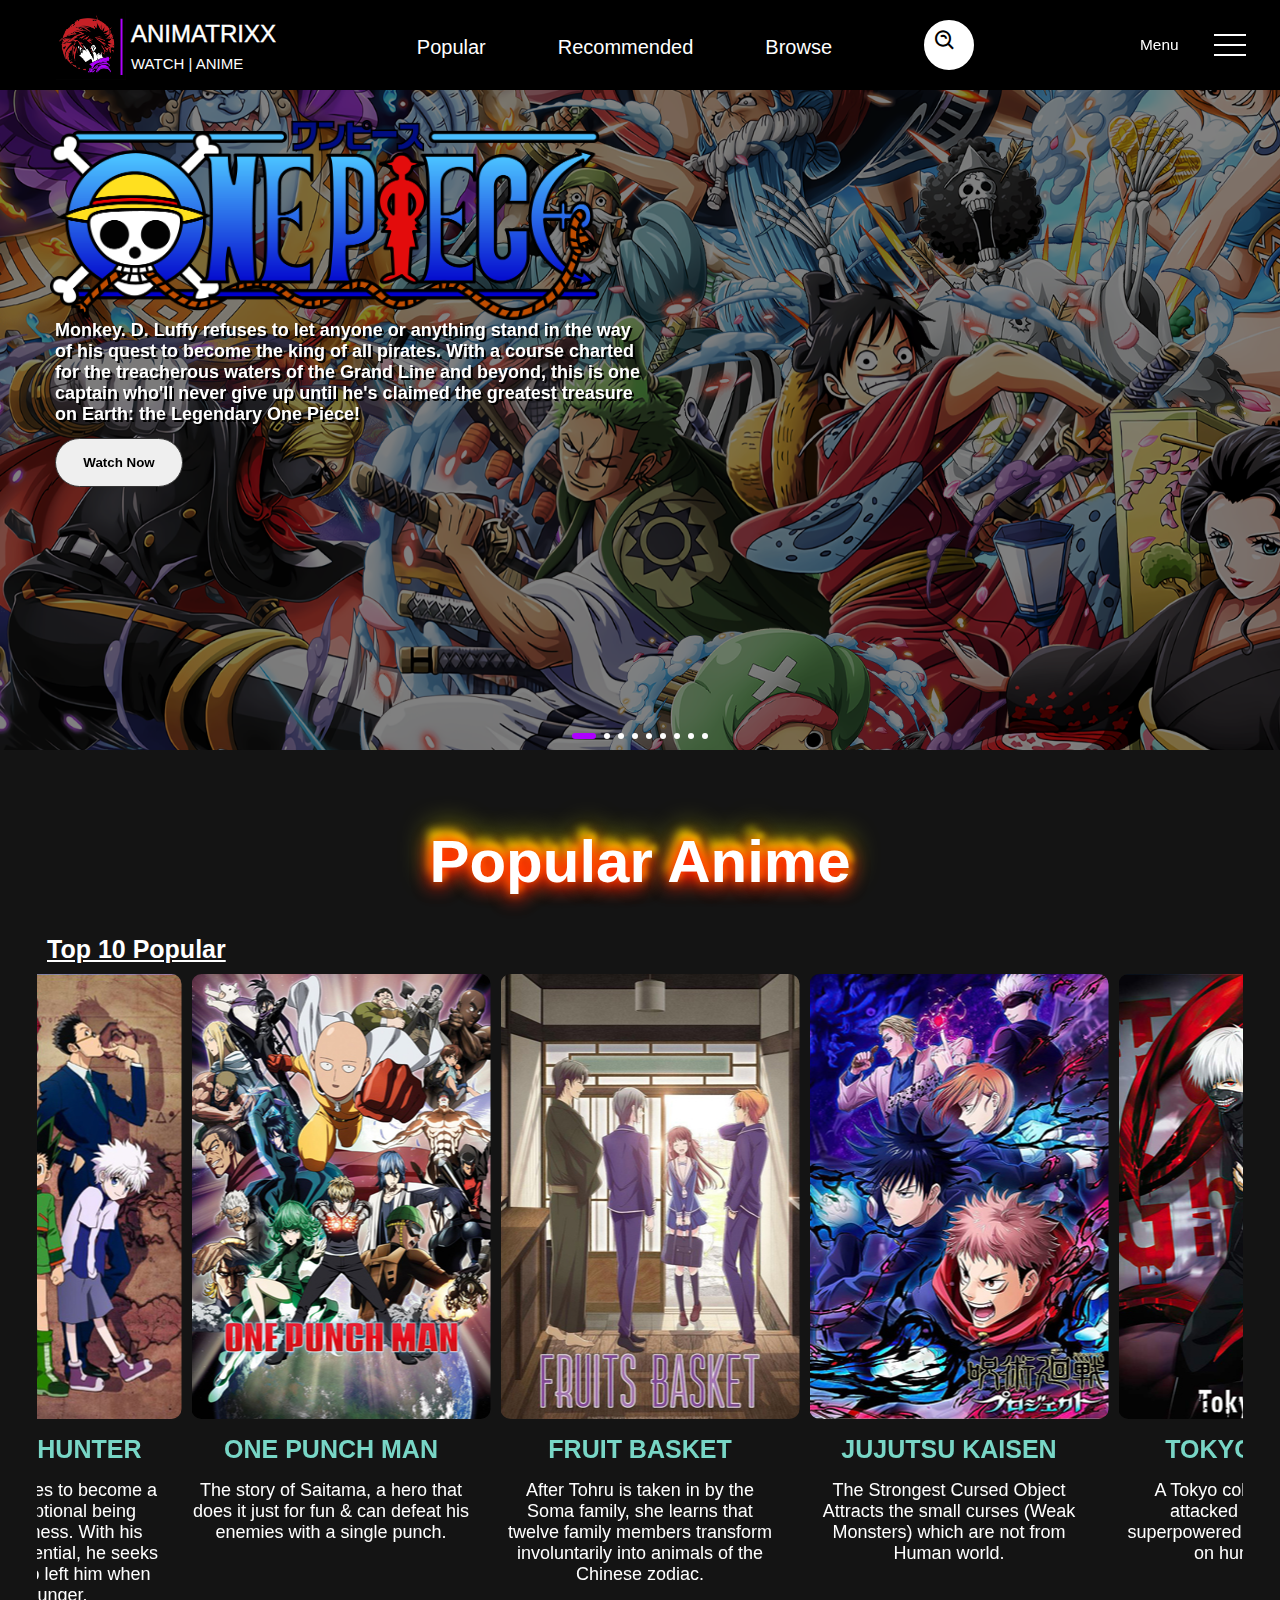
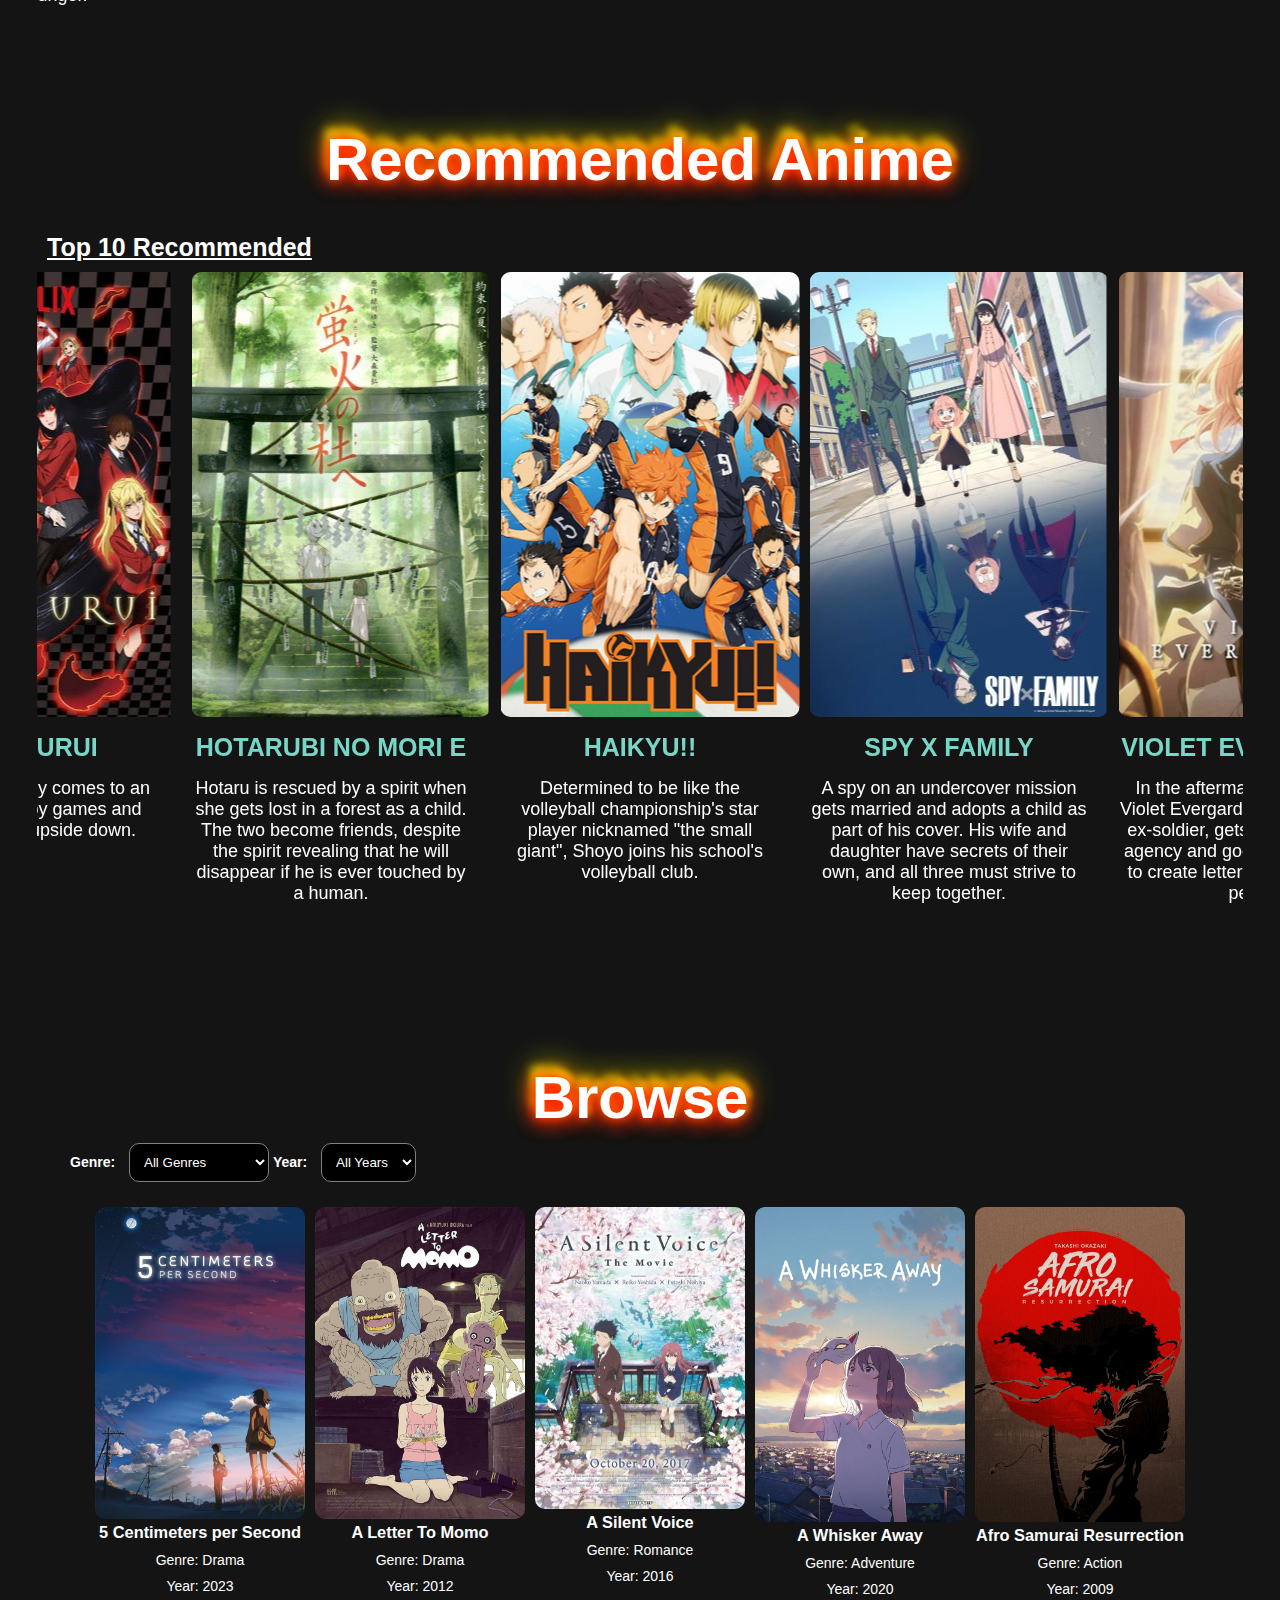
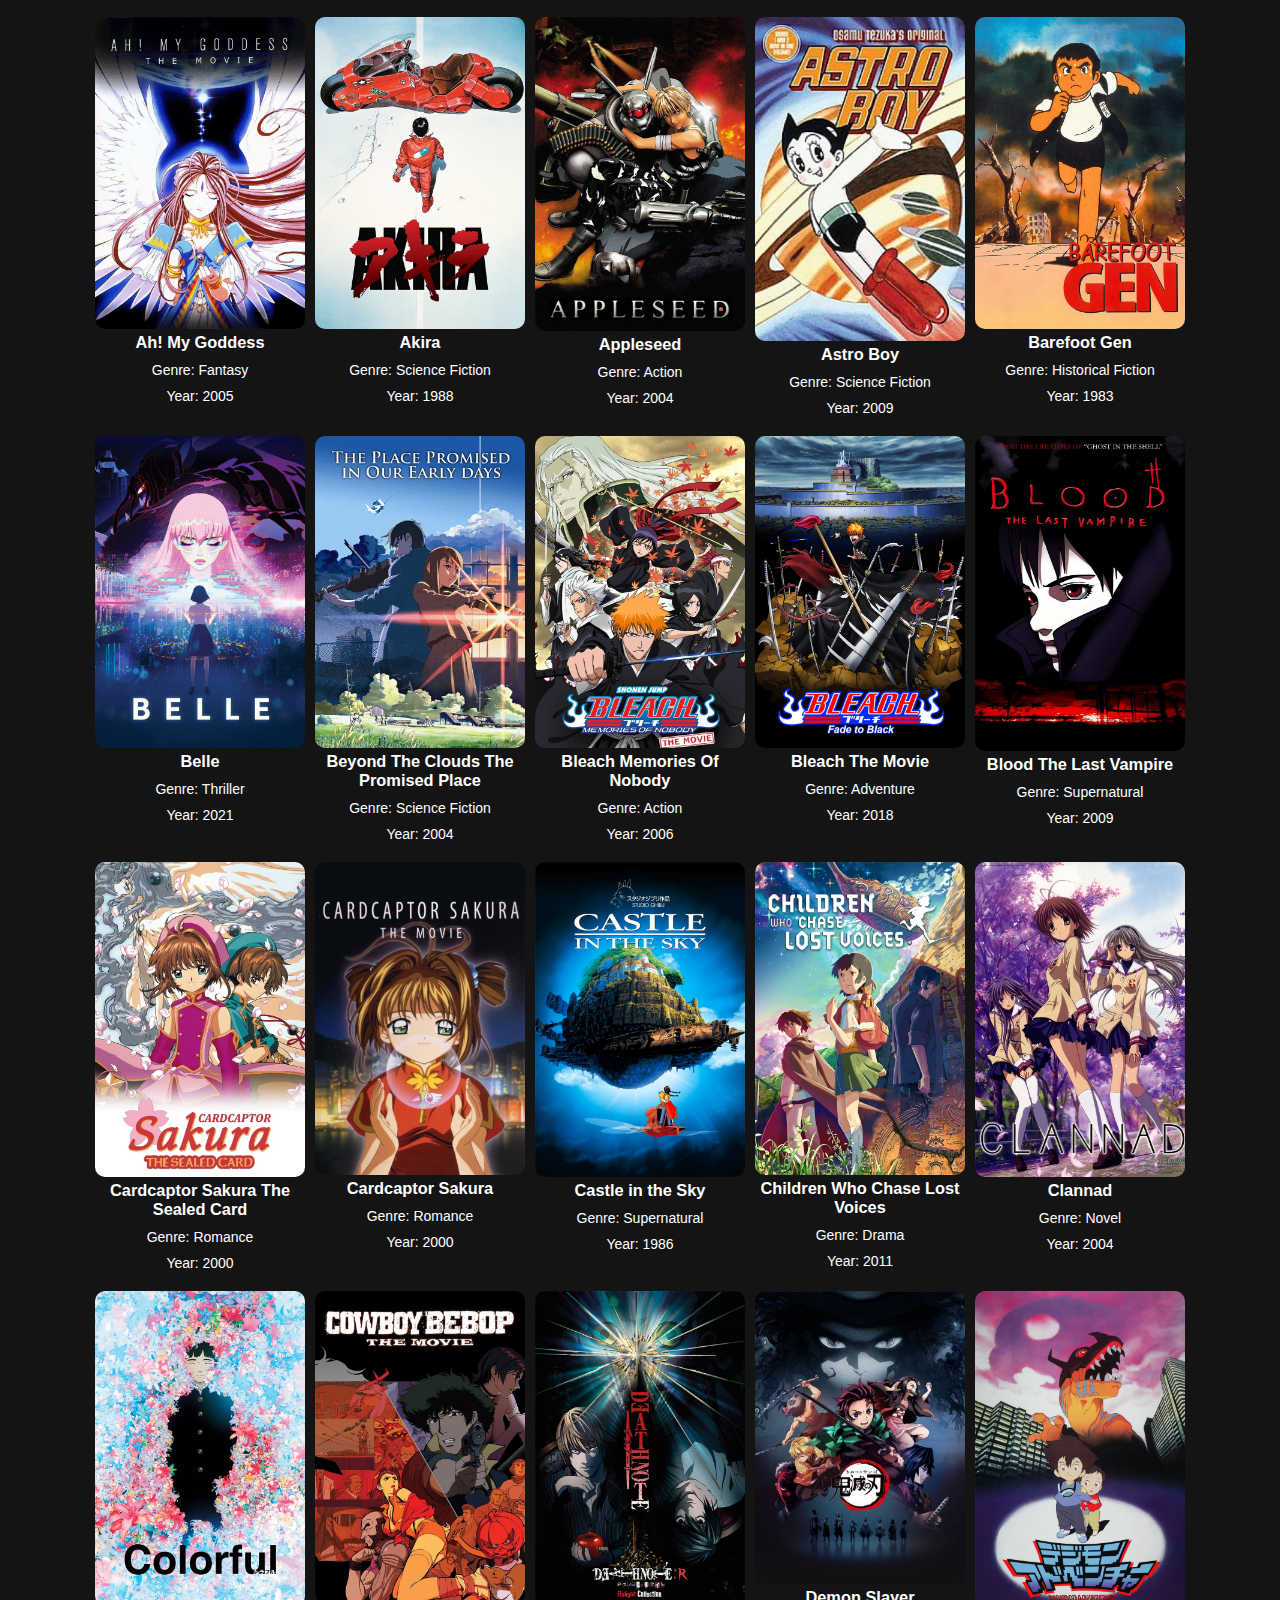
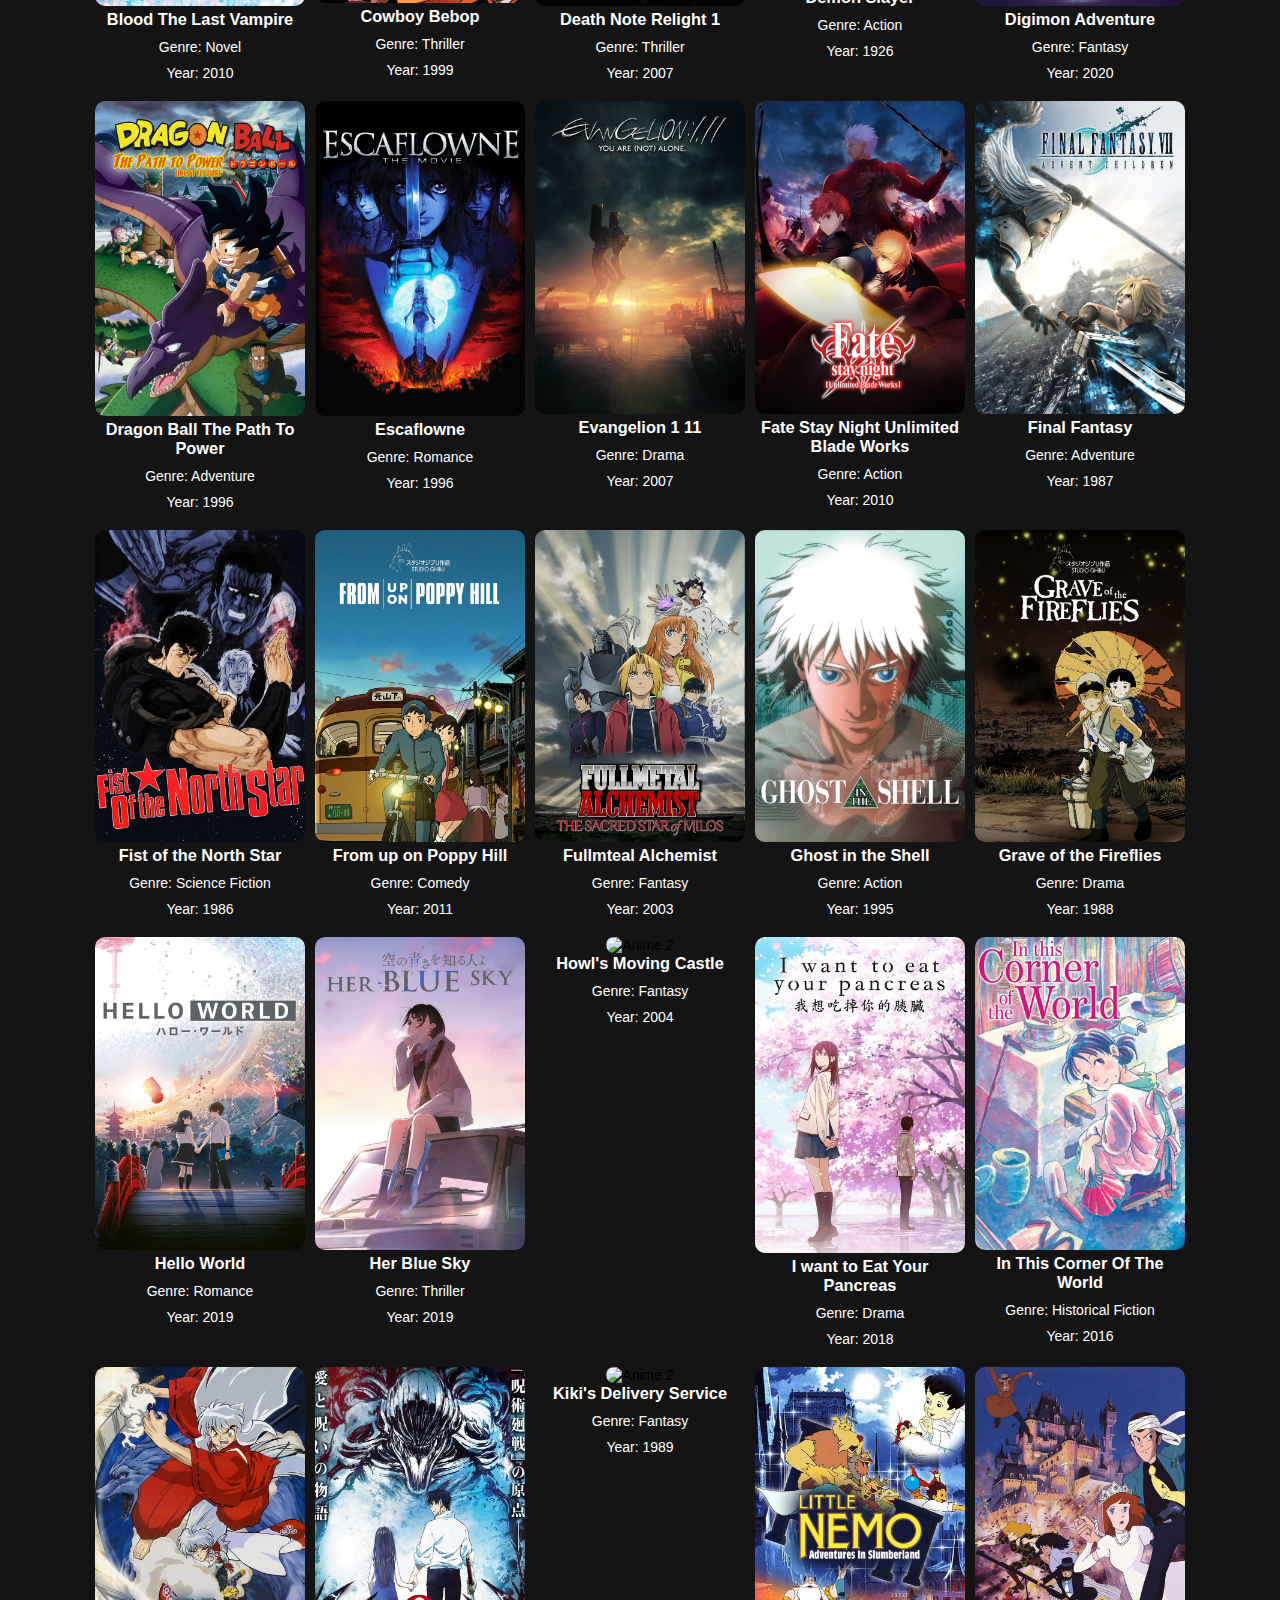
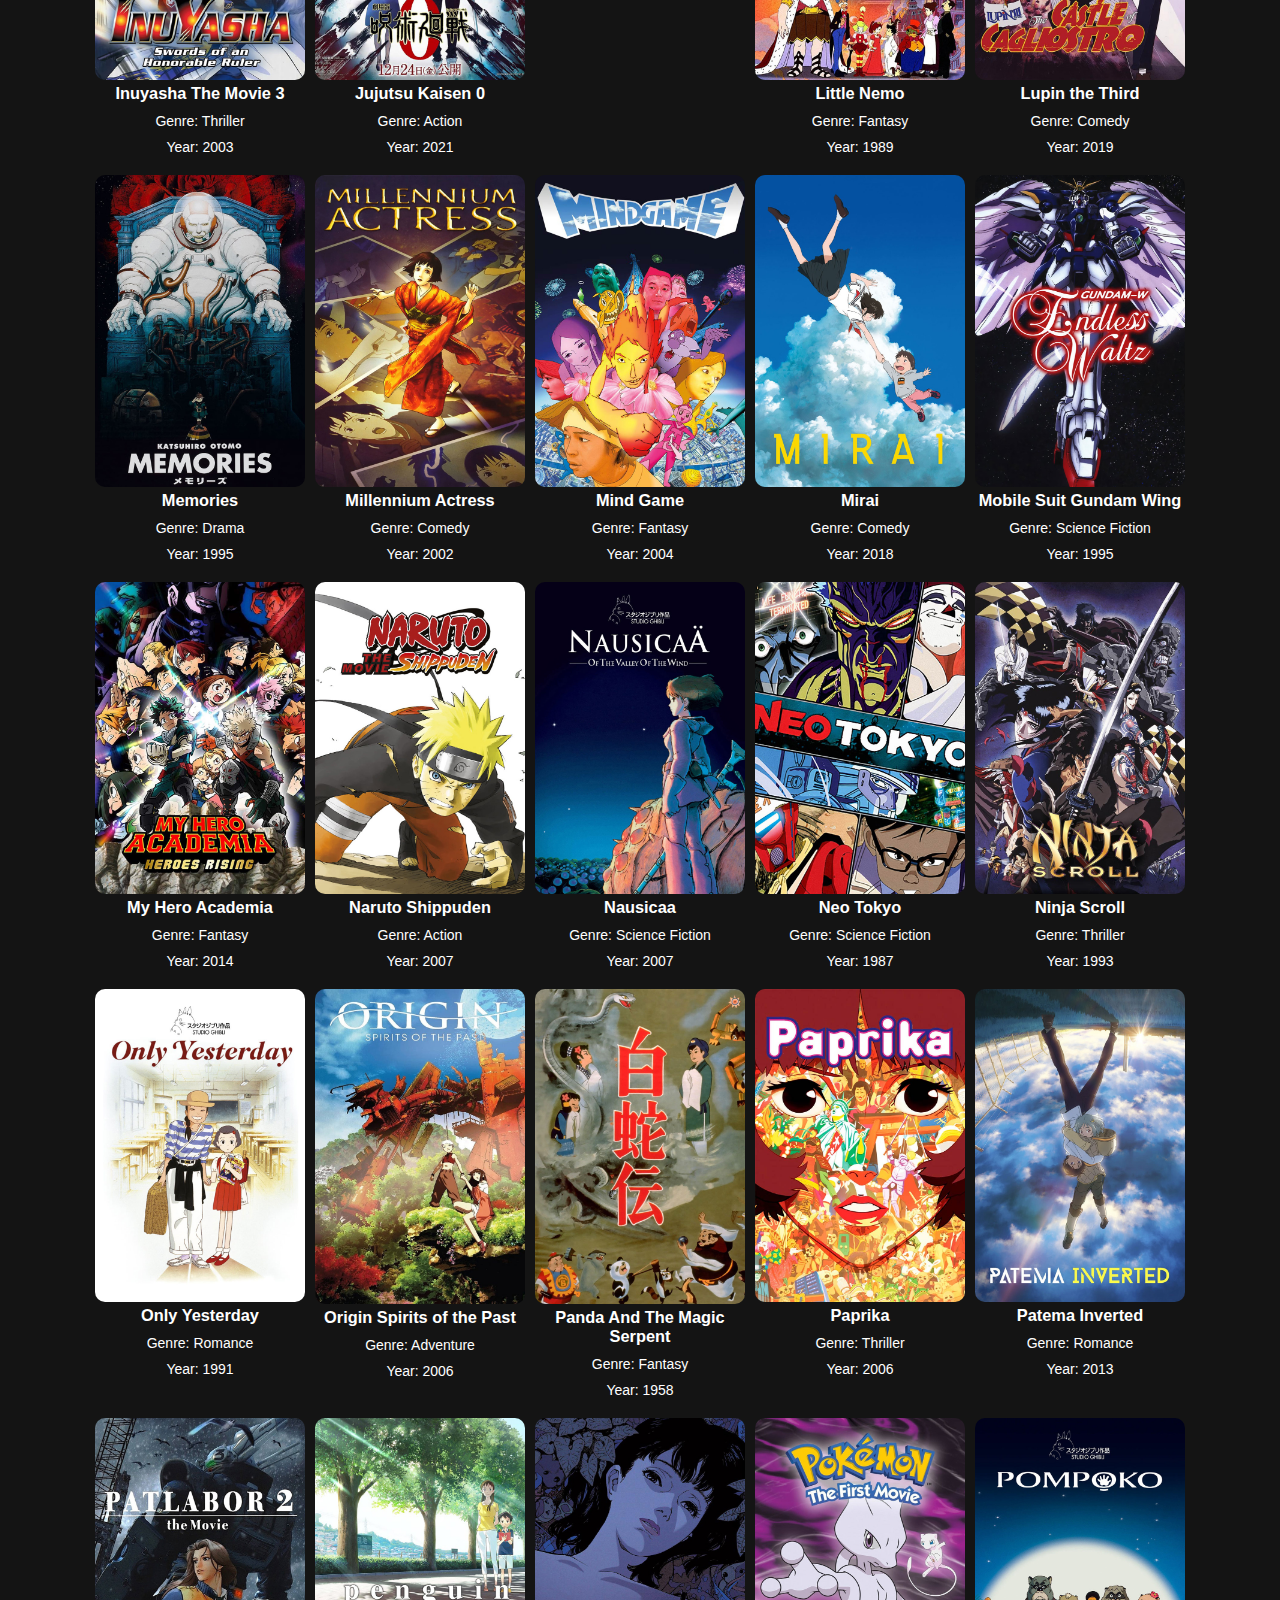
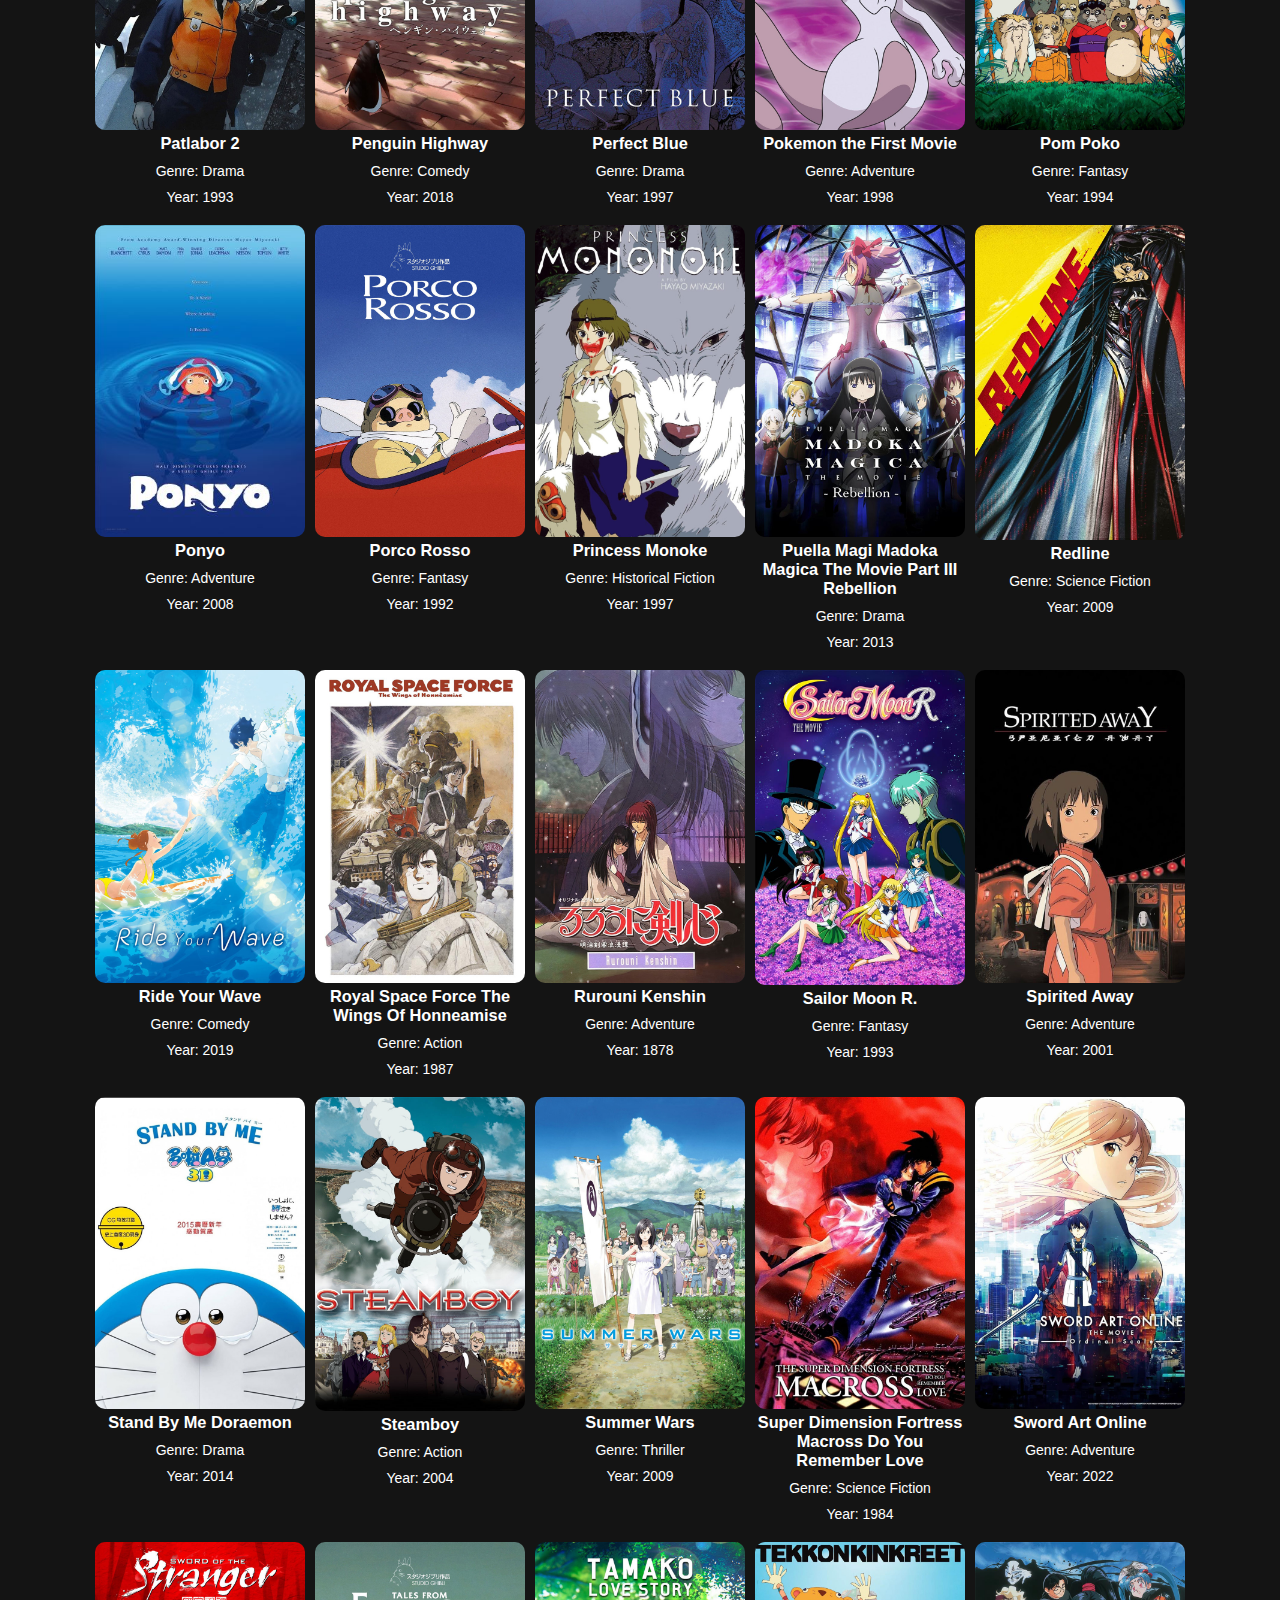
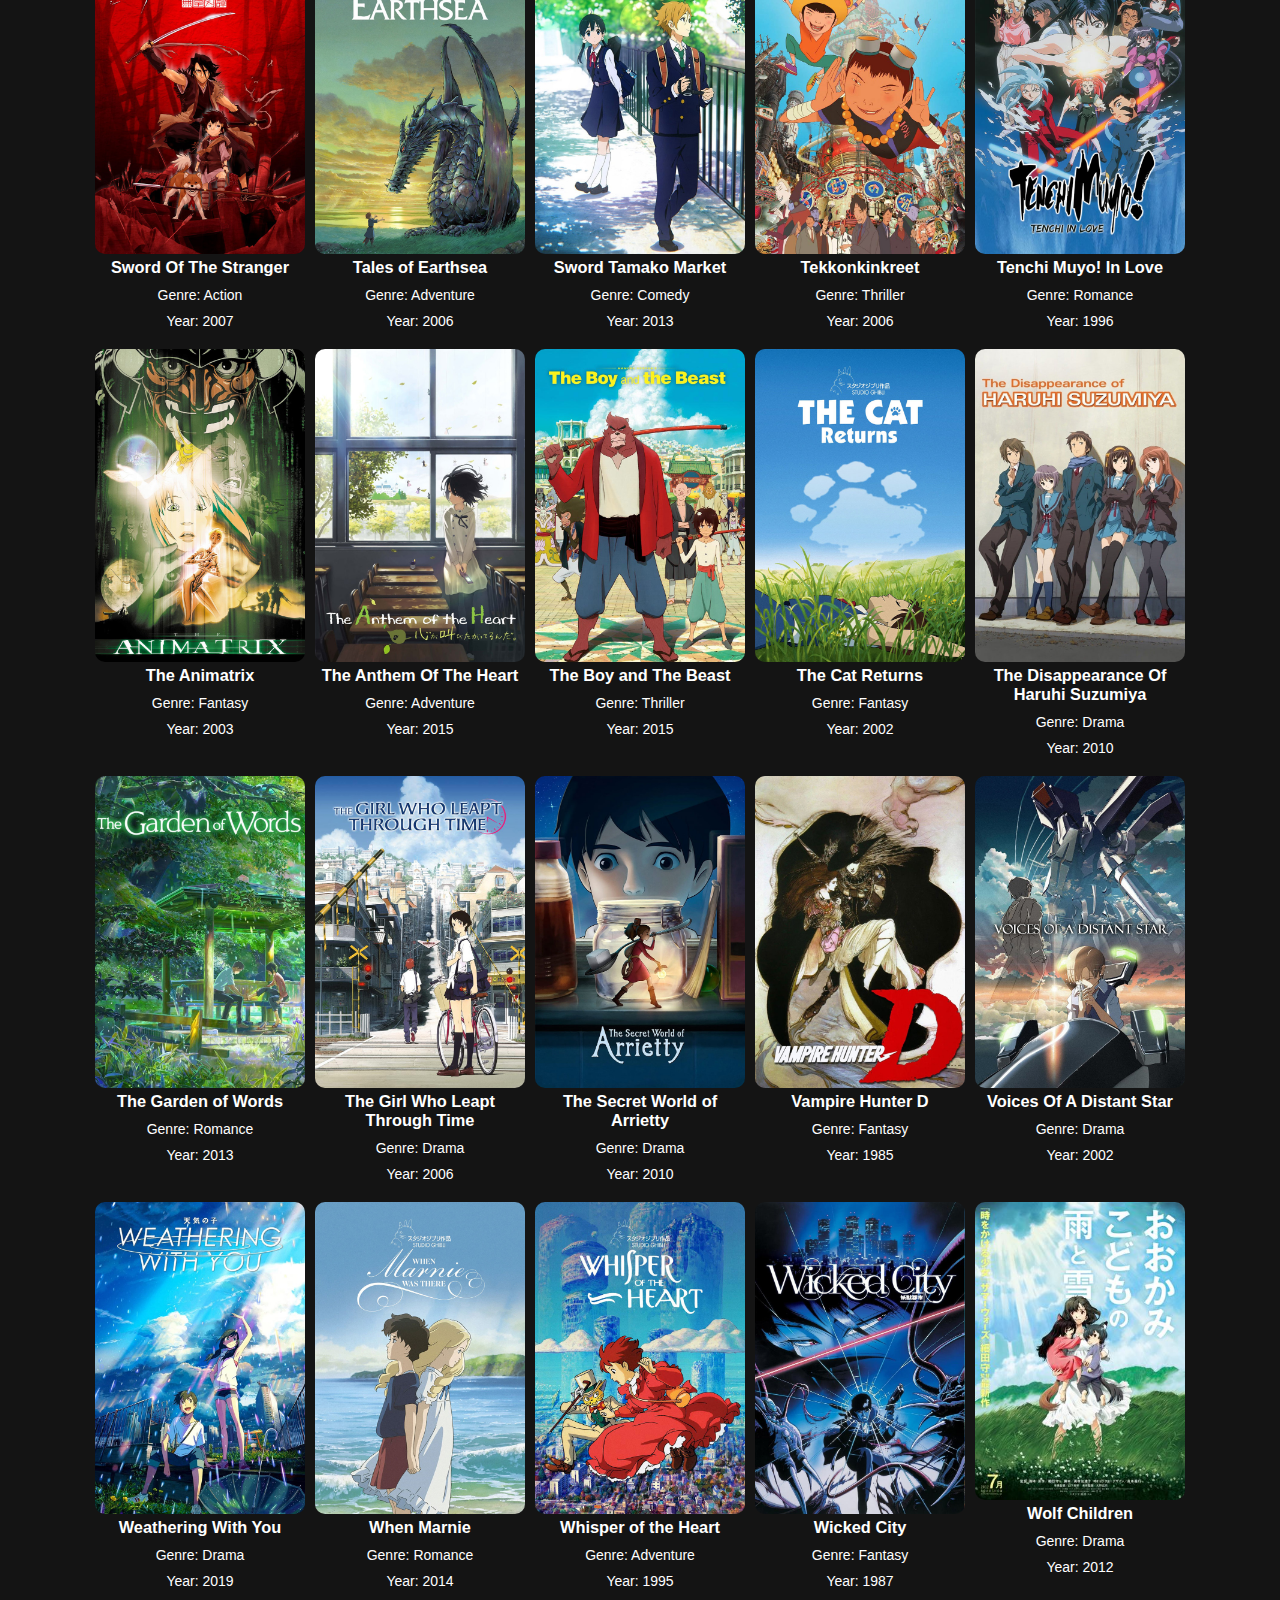
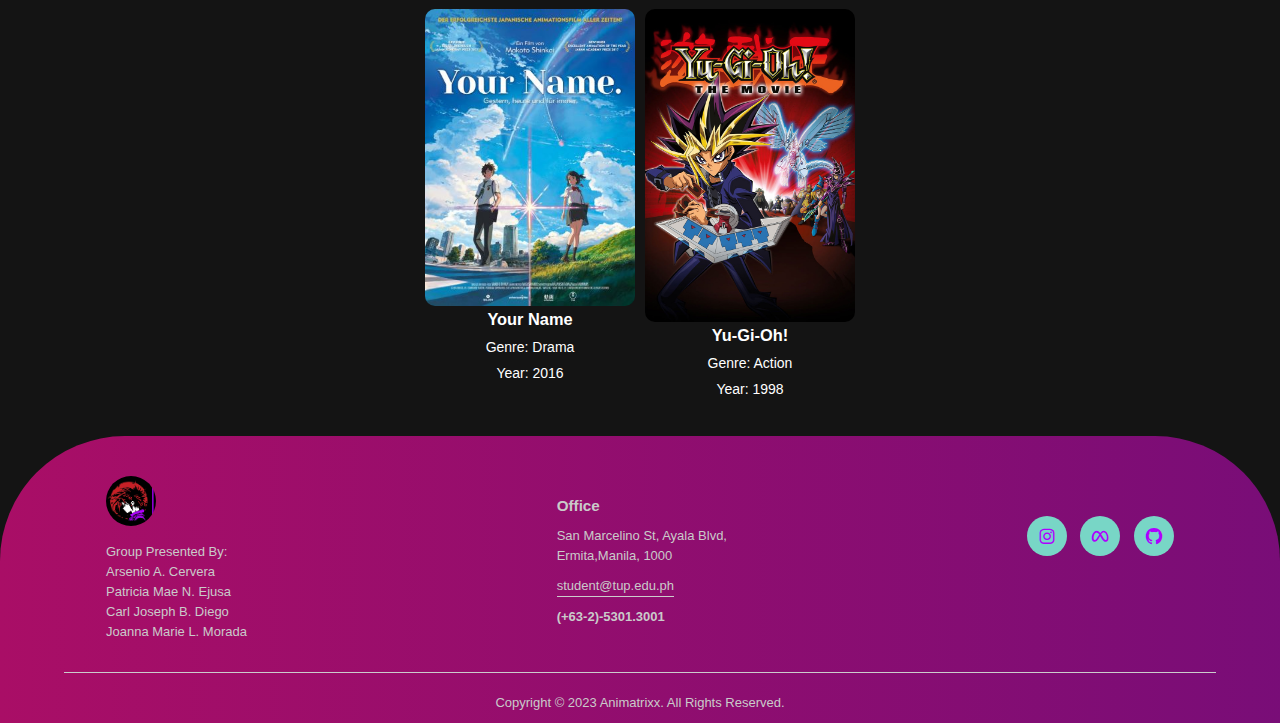
==== commit 9d2c6b7d: "adding h4 in index" ====
--- a/index.html
+++ b/index.html
@@ -22,9 +22,9 @@
   <nav id="desktop-nav"> 
       <div class="nav-bar">
             <div class="group">
-              <img class="element" src="assets/logo.png" onclick="window.location.reload();">
-              <div class="text-wrapper"onclick="window.location.reload();">WATCH | ANIME</div>
-              <div class="div"onclick="window.location.reload();">ANIMATRIXX</div>
+              <img class="element" src="assets/logo.png" onclick="location.href='./#home'">
+              <div class="text-wrapper"onclick="location.href='./#home'">WATCH | ANIME</div>
+              <div class="div"onclick="location.href='./#home'">ANIMATRIXX</div>
             </div>
         <ul class="nav-links">
           <li><a href="#Popular" onclick="toggleMenu()">Popular</a></li>
@@ -59,7 +59,7 @@
       <a href="#Browse">Browse</a>
     </li>
     <li>
-      <a href="signup-signin.html">Sign In</a>
+      <a href="asignup-signin.html">Sign In</a>
     </li>
   </ul>
 </div>
@@ -231,6 +231,7 @@
 <!-- Popular Page -->
 <section class="anime" id="Popular">
     <h1 class="heading">Popular Anime</h1>
+    <h4>Top 10 Popular</h4>
     <div class="swiper anime-slider">
         <div class="swiper-wrapper">
 
@@ -322,6 +323,7 @@
 <!-- Recommended page -->
 <section class="anime" id="Recommended">
     <h1 class="heading">Recommended Anime</h1>
+      <h4>Top 10 Recommended</h4>
     <div class="swiper recommended-slider">
         <div class="swiper-wrapper">
 
@@ -1155,9 +1157,9 @@
         </div>
         <div class="bottom">
           <div class="social-icon">
-            <i class='bx bxl-instagram'></i>
-            <i class='bx bxl-meta' ></i>
-            <i class='bx bxl-github' ></i>
+            <i class='bx bxl-instagram'onclick="window.open('https://www.instagram.com/')"></i>
+            <i class='bx bxl-meta'onclick="window.open('https://www.facebook.com/')"></i>
+            <i class='bx bxl-github' onclick="window.open('https://github.com/Cervera-jpg')" ></i>
           </div>
          
         </div>
--- a/style.css
+++ b/style.css
@@ -571,6 +571,14 @@
   margin: 5px;
 }
 
+.anime h4 {
+  font-size: 25px;
+  color: #fff;
+  font-family: sans-serif;
+  margin-bottom: 10px;
+  margin-left: 10px;
+  text-decoration: underline;
+}
 .anime .box {
   width: 299px;
   height: 445px;
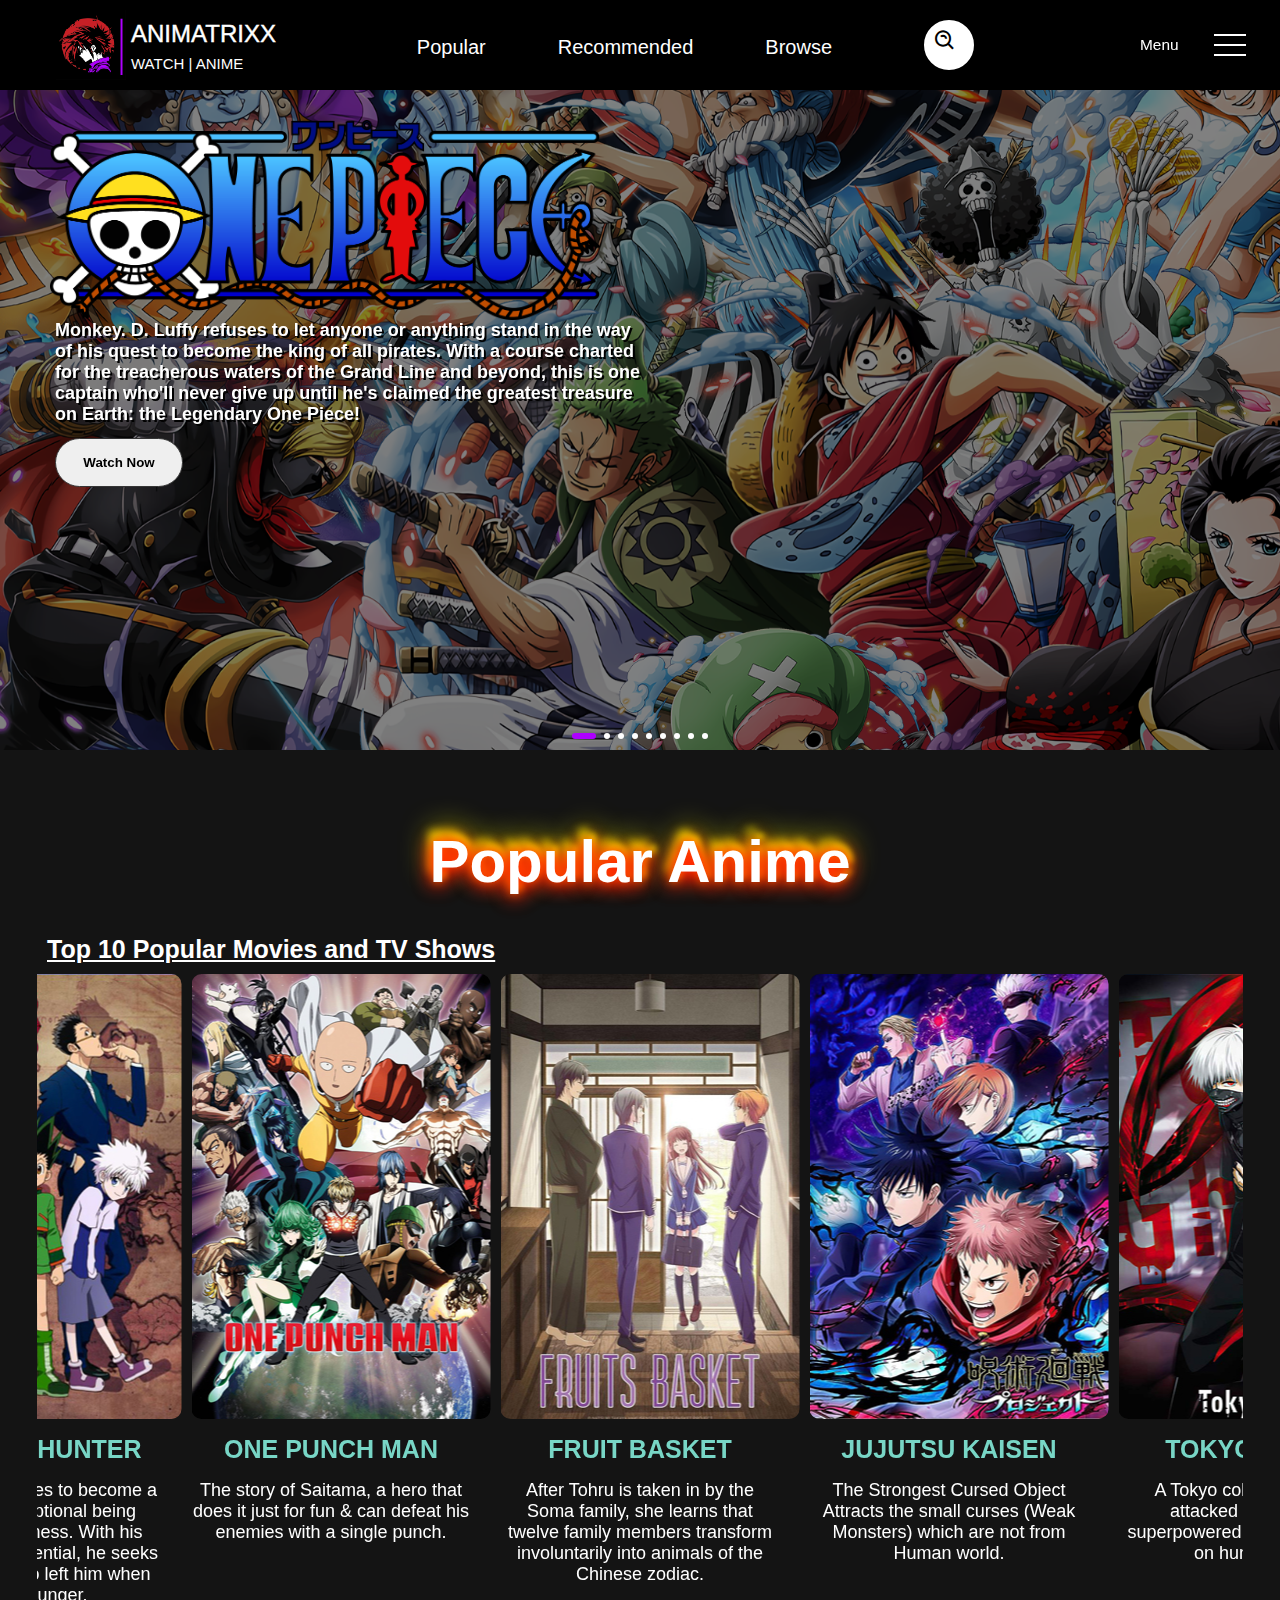
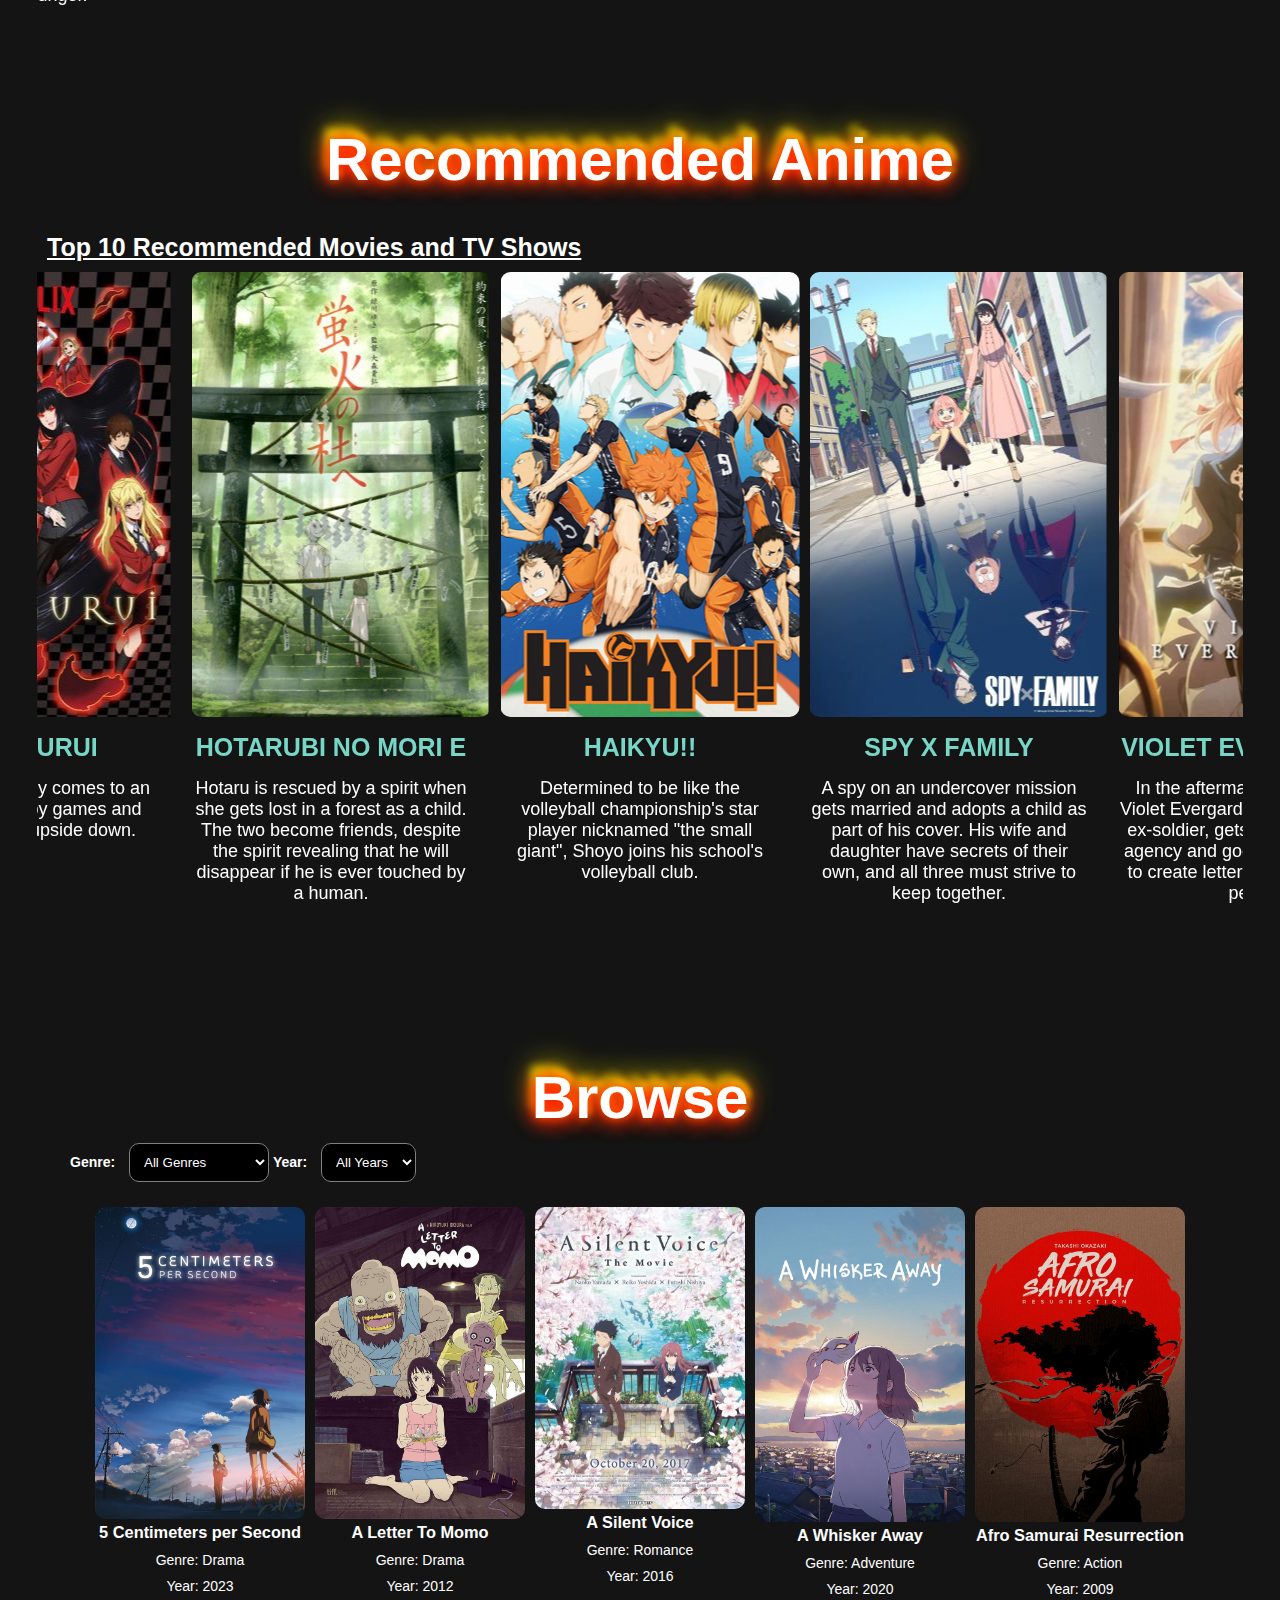
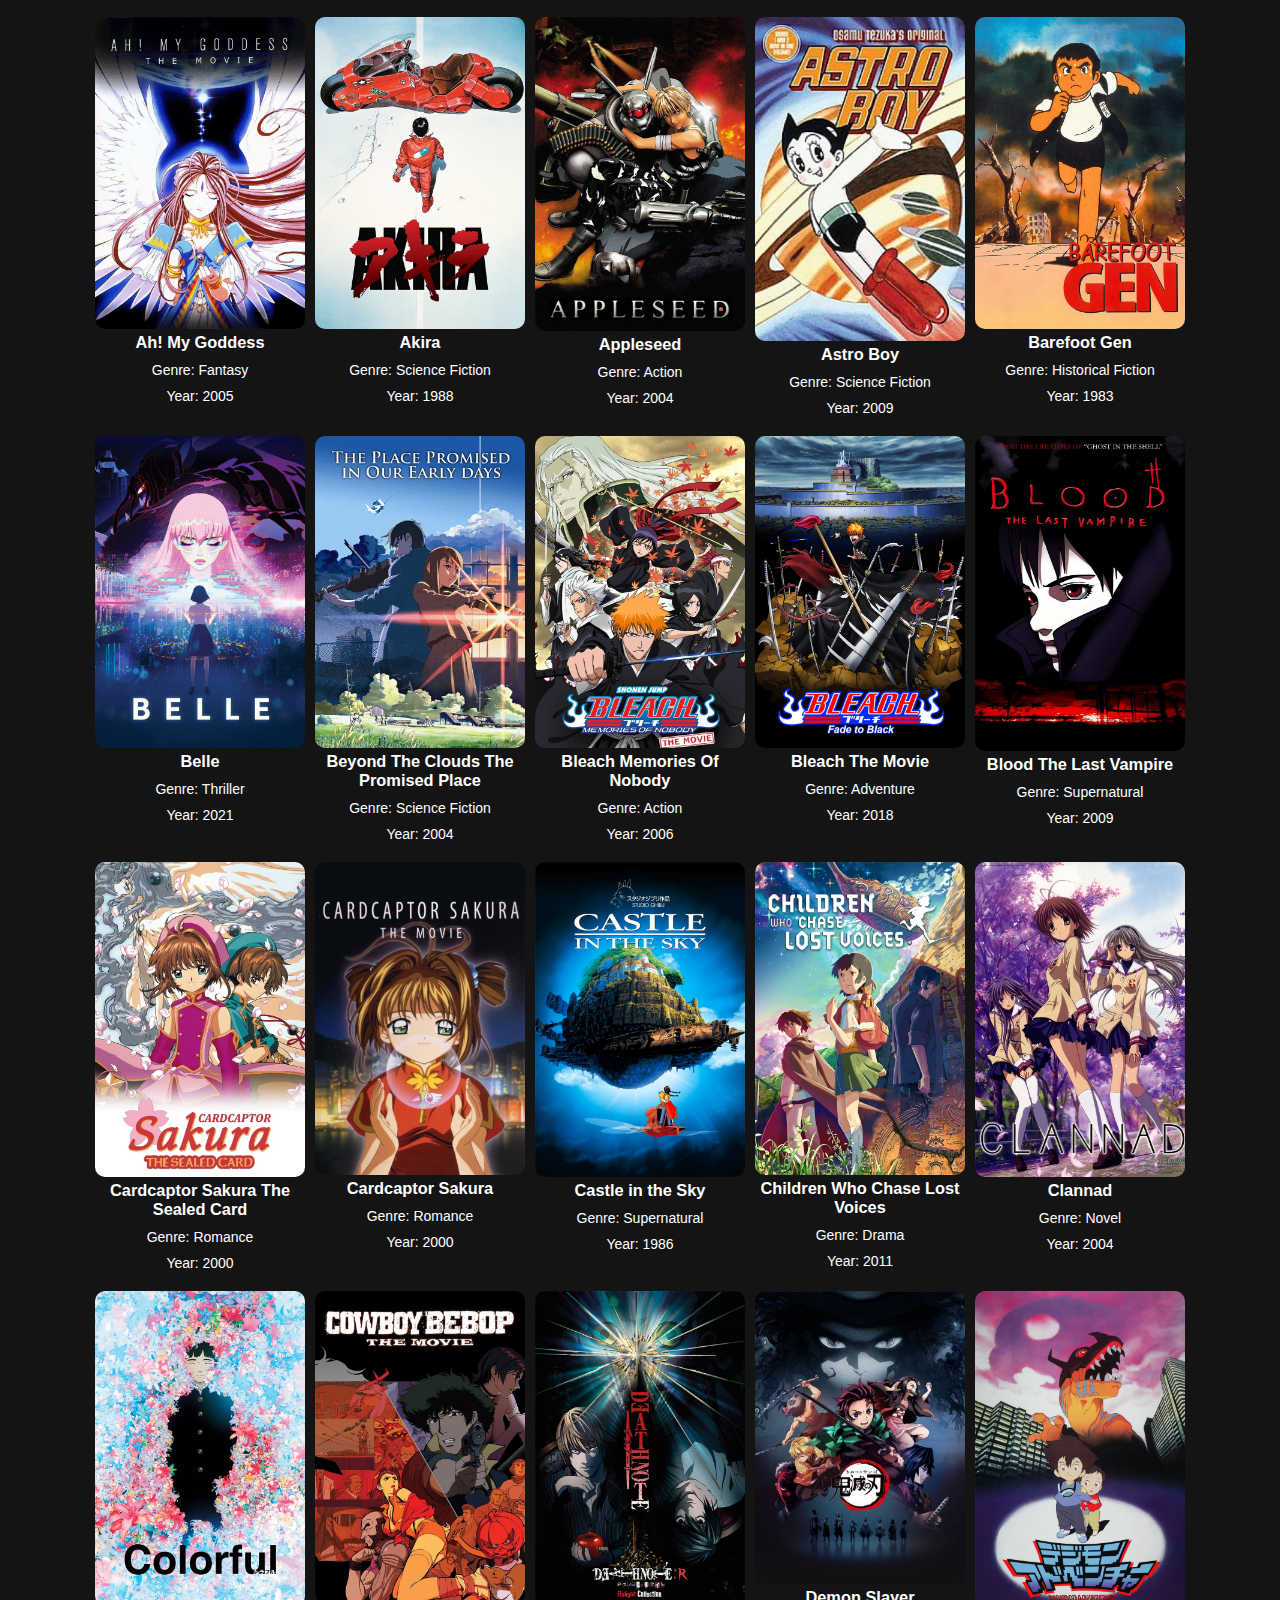
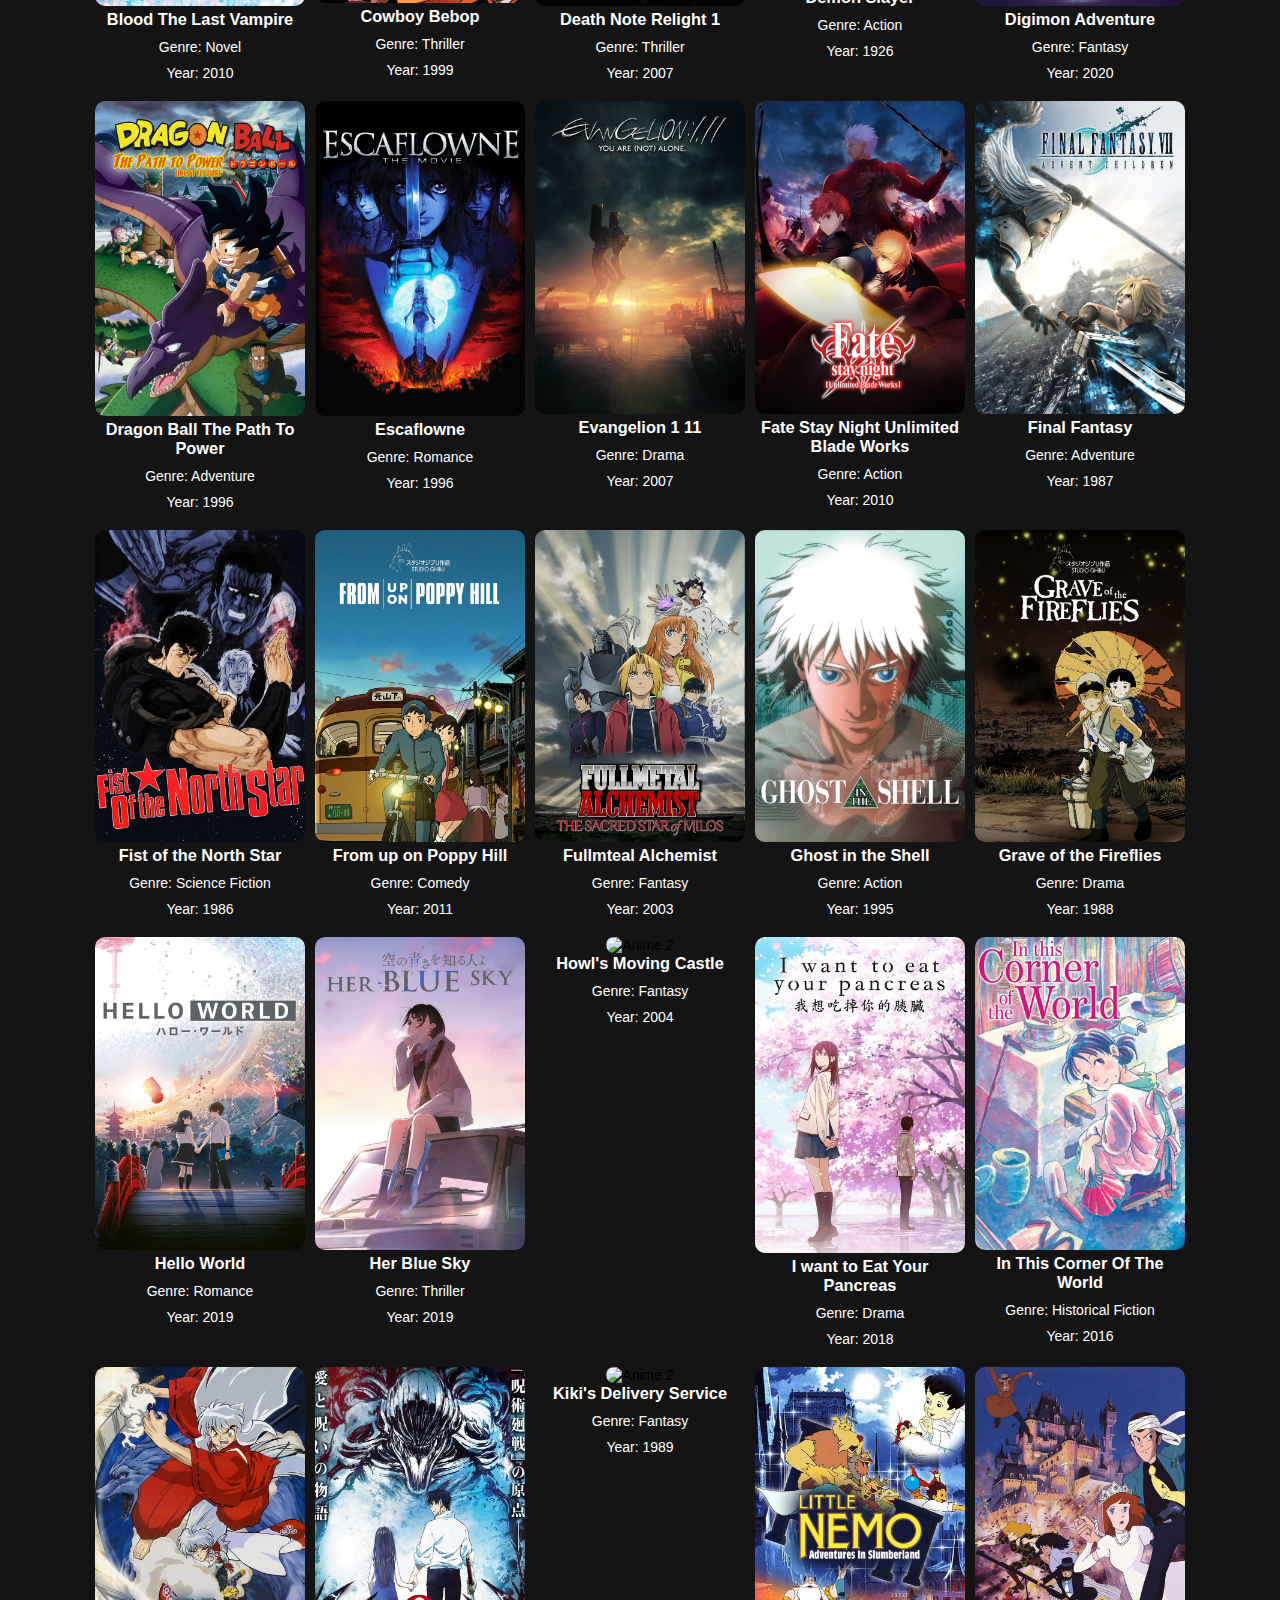
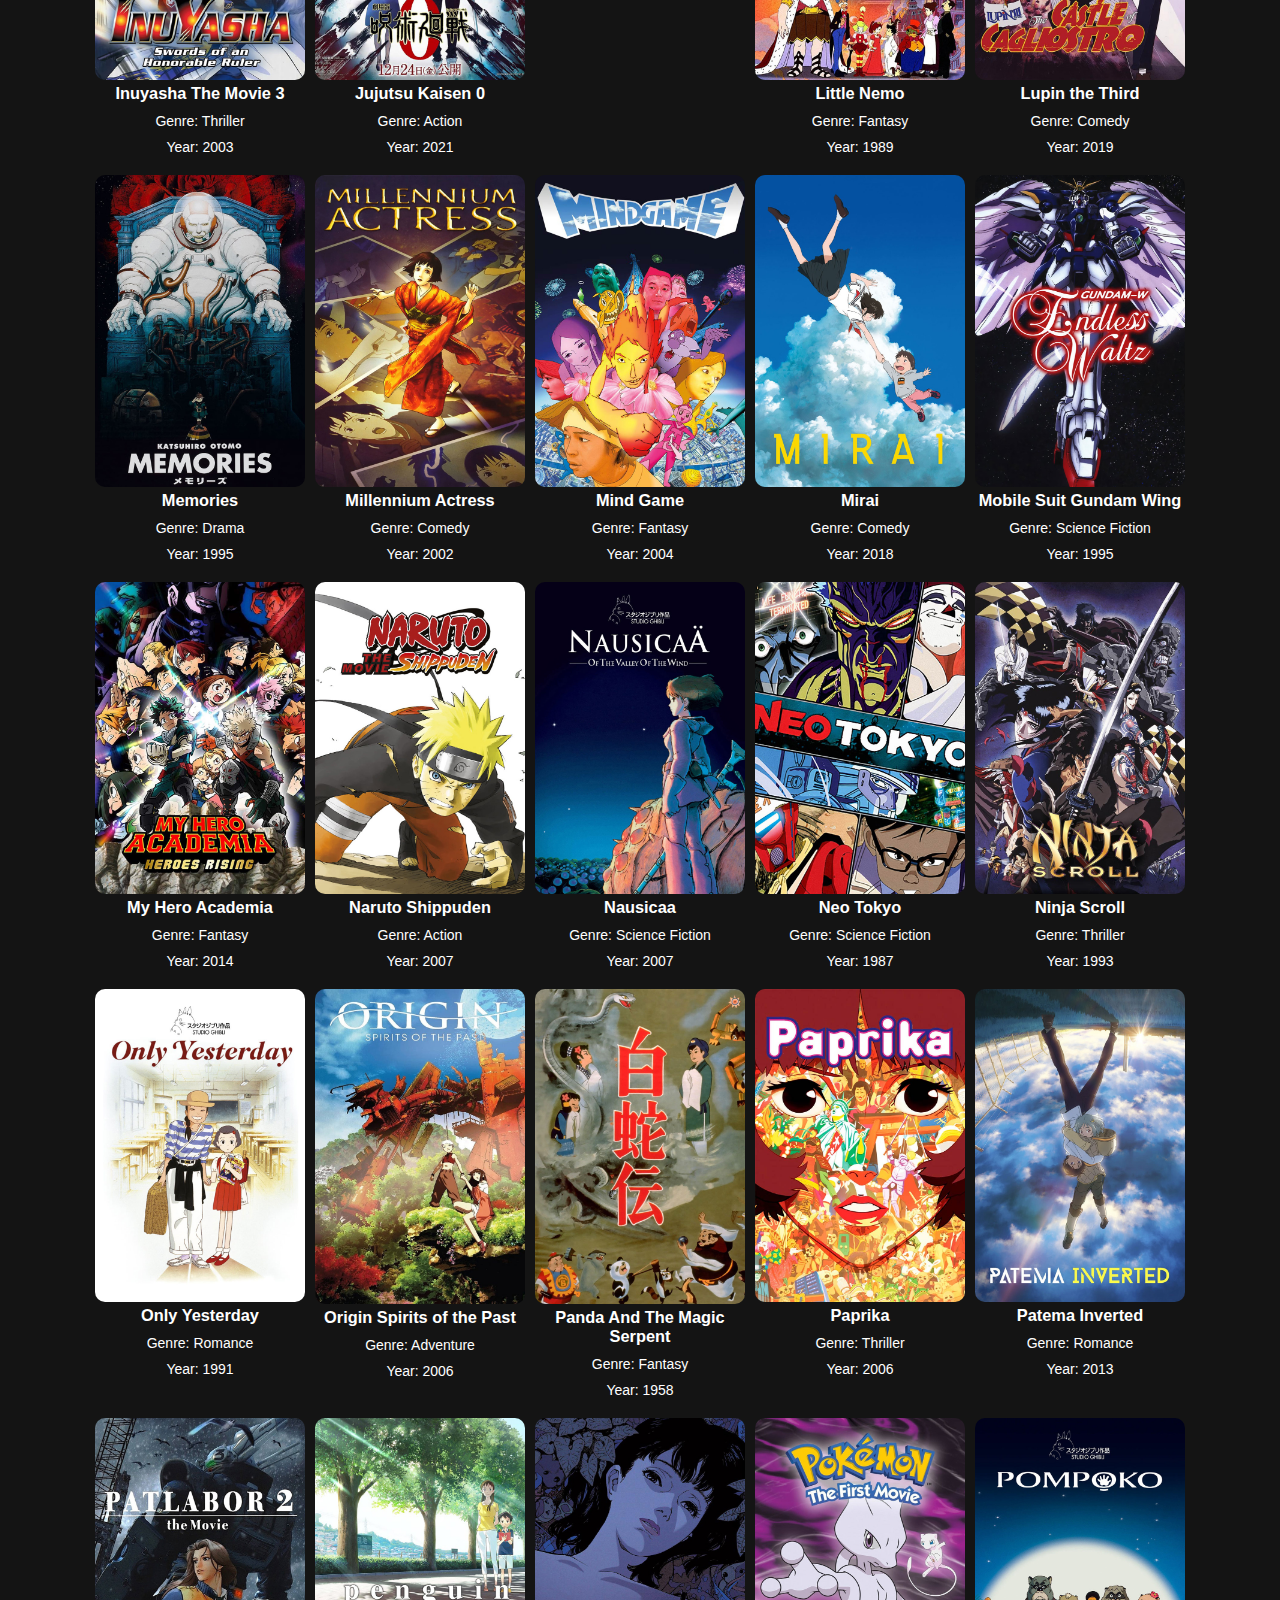
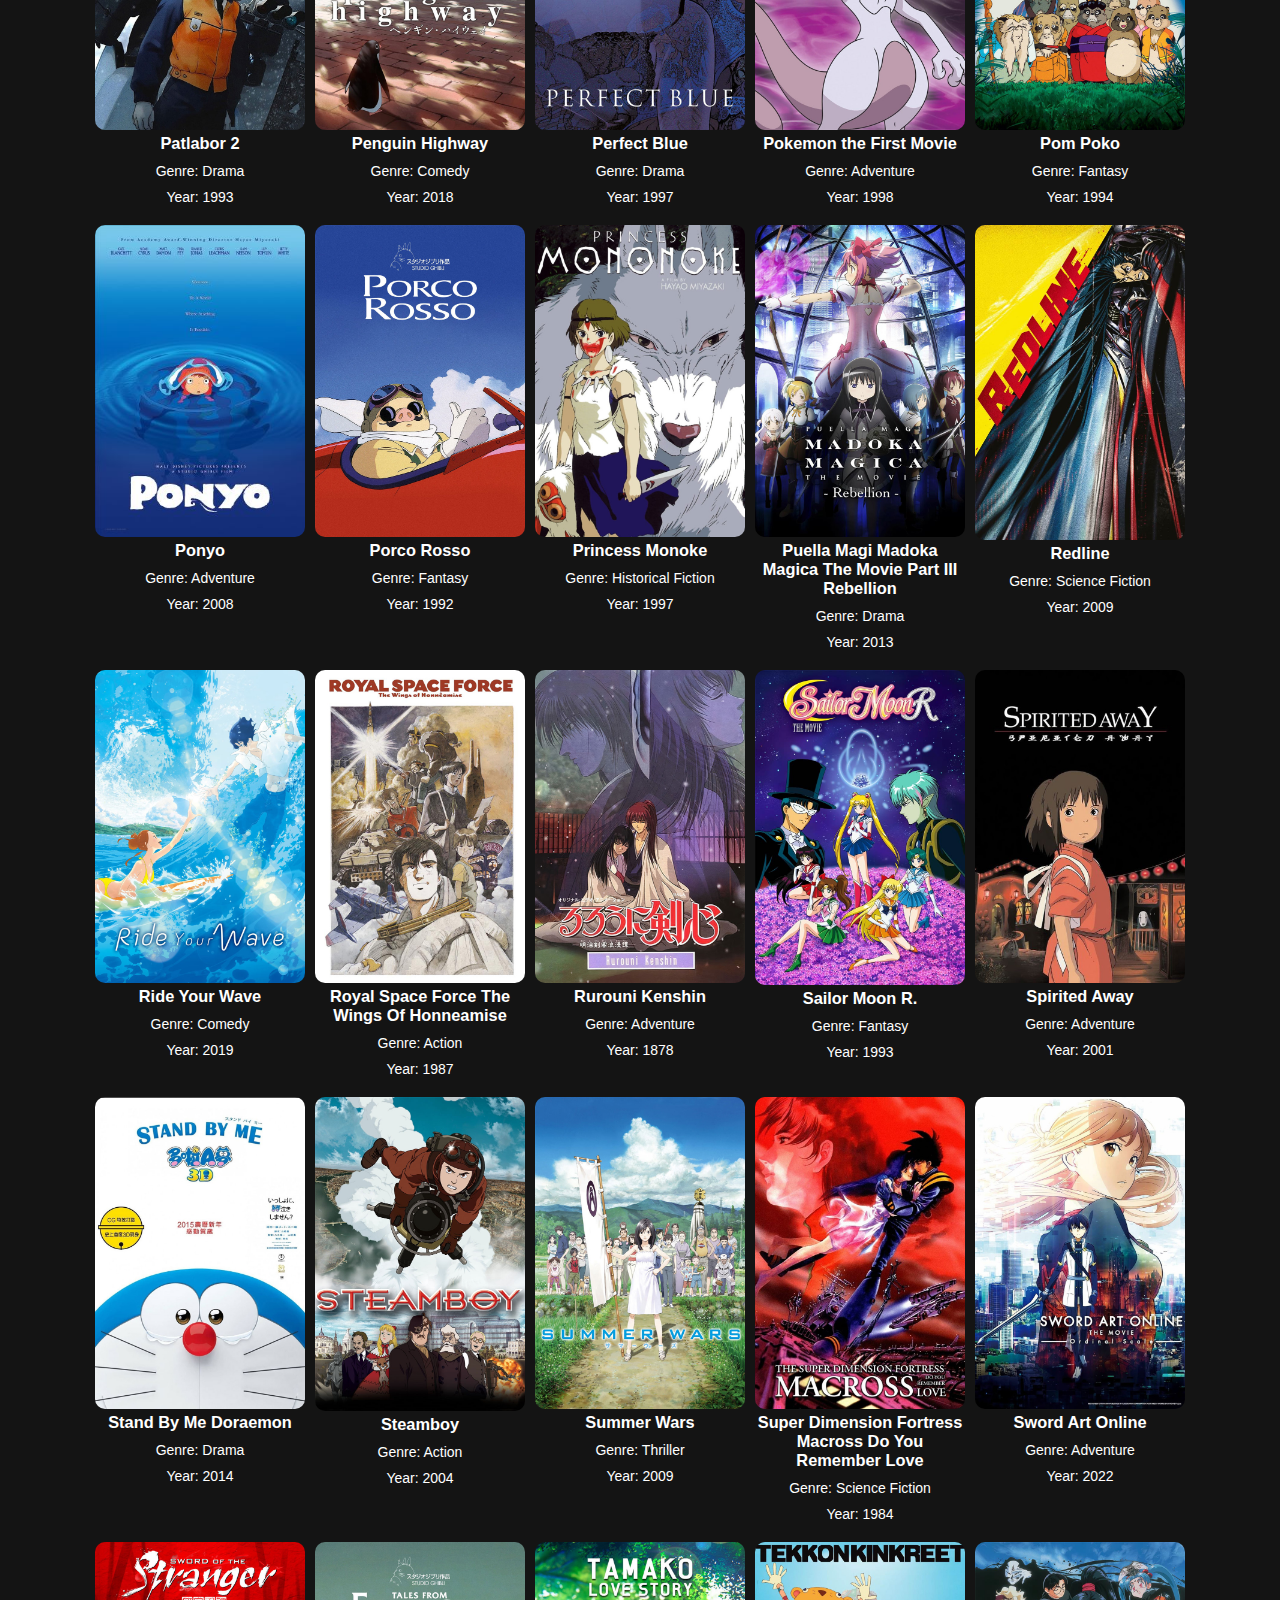
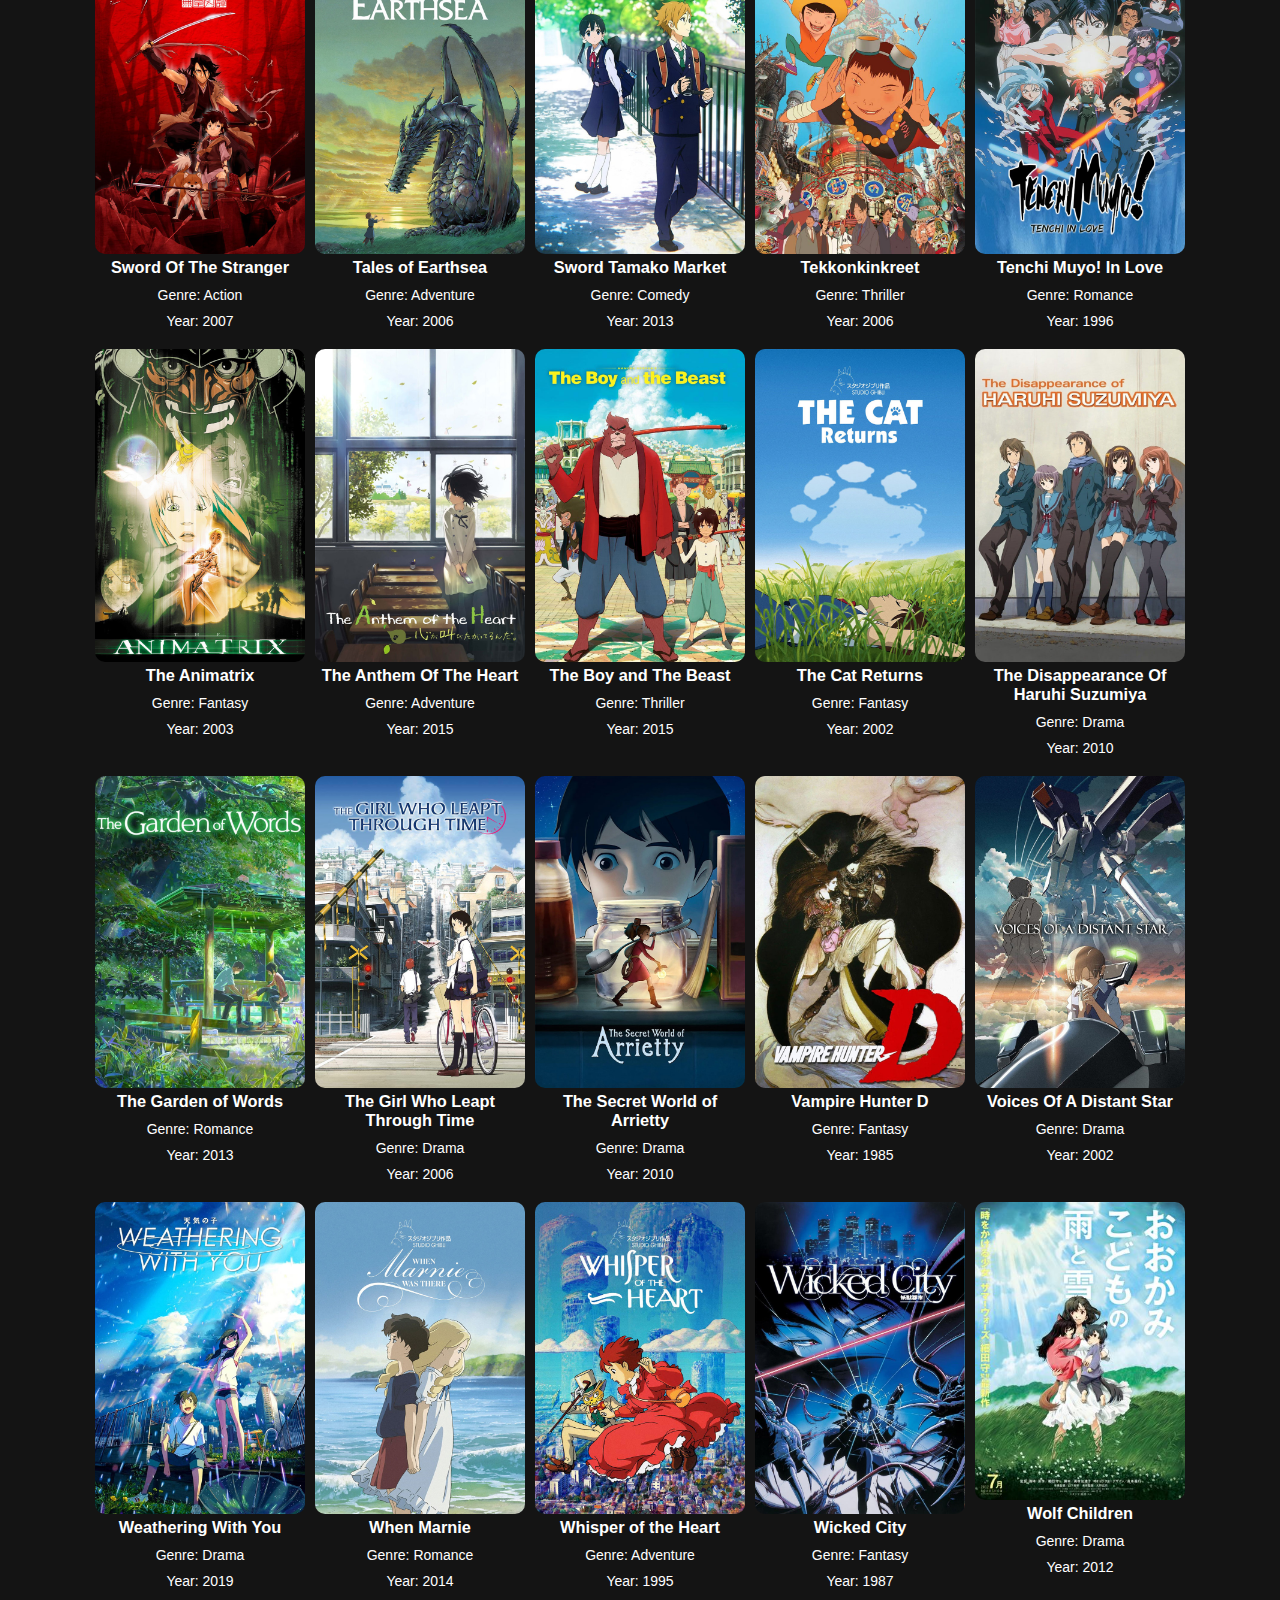
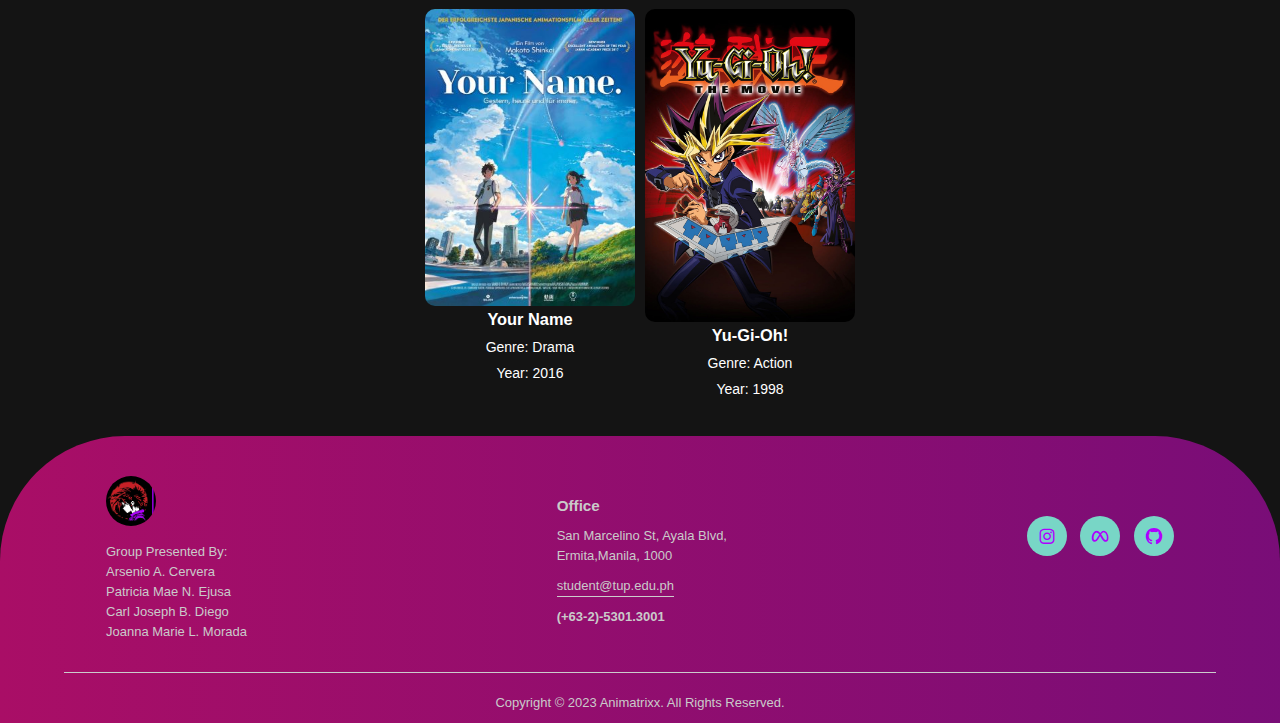
==== commit 14894e5d: "Update index.html" ====
--- a/index.html
+++ b/index.html
@@ -231,7 +231,7 @@
 <!-- Popular Page -->
 <section class="anime" id="Popular">
     <h1 class="heading">Popular Anime</h1>
-    <h4>Top 10 Popular</h4>
+    <h4>Top 10 Popular Movies and TV Shows</h4>
     <div class="swiper anime-slider">
         <div class="swiper-wrapper">
 
@@ -323,7 +323,7 @@
 <!-- Recommended page -->
 <section class="anime" id="Recommended">
     <h1 class="heading">Recommended Anime</h1>
-      <h4>Top 10 Recommended</h4>
+      <h4>Top 10 Recommended Movies and TV Shows</h4>
     <div class="swiper recommended-slider">
         <div class="swiper-wrapper">
 
--- a/mediaqueries.css
+++ b/mediaqueries.css
@@ -315,12 +315,14 @@
     left: 400px;
   }
 }
+/* popular & recommended */
 @media (max-width: 768px) {
   .home .box .content h3 p {
     font-size: 5rem;
     overflow: scroll;
   }
 }
+/* /** */
 @media screen and (max-width: 750px) {
   #desktop-nav {
     padding: 30px 38%;
@@ -622,17 +624,3 @@
     font-size: 20px;
   }
 }
-
-/* footer */
-
-@media screen and( min-width: 600px) {
-  .footer-right > * {
-    flex: 1;
-  }
-  .footer-left {
-    flex: 1 0px;
-  }
-  .footer-right {
-    flex: 2 0px;
-  }
-}
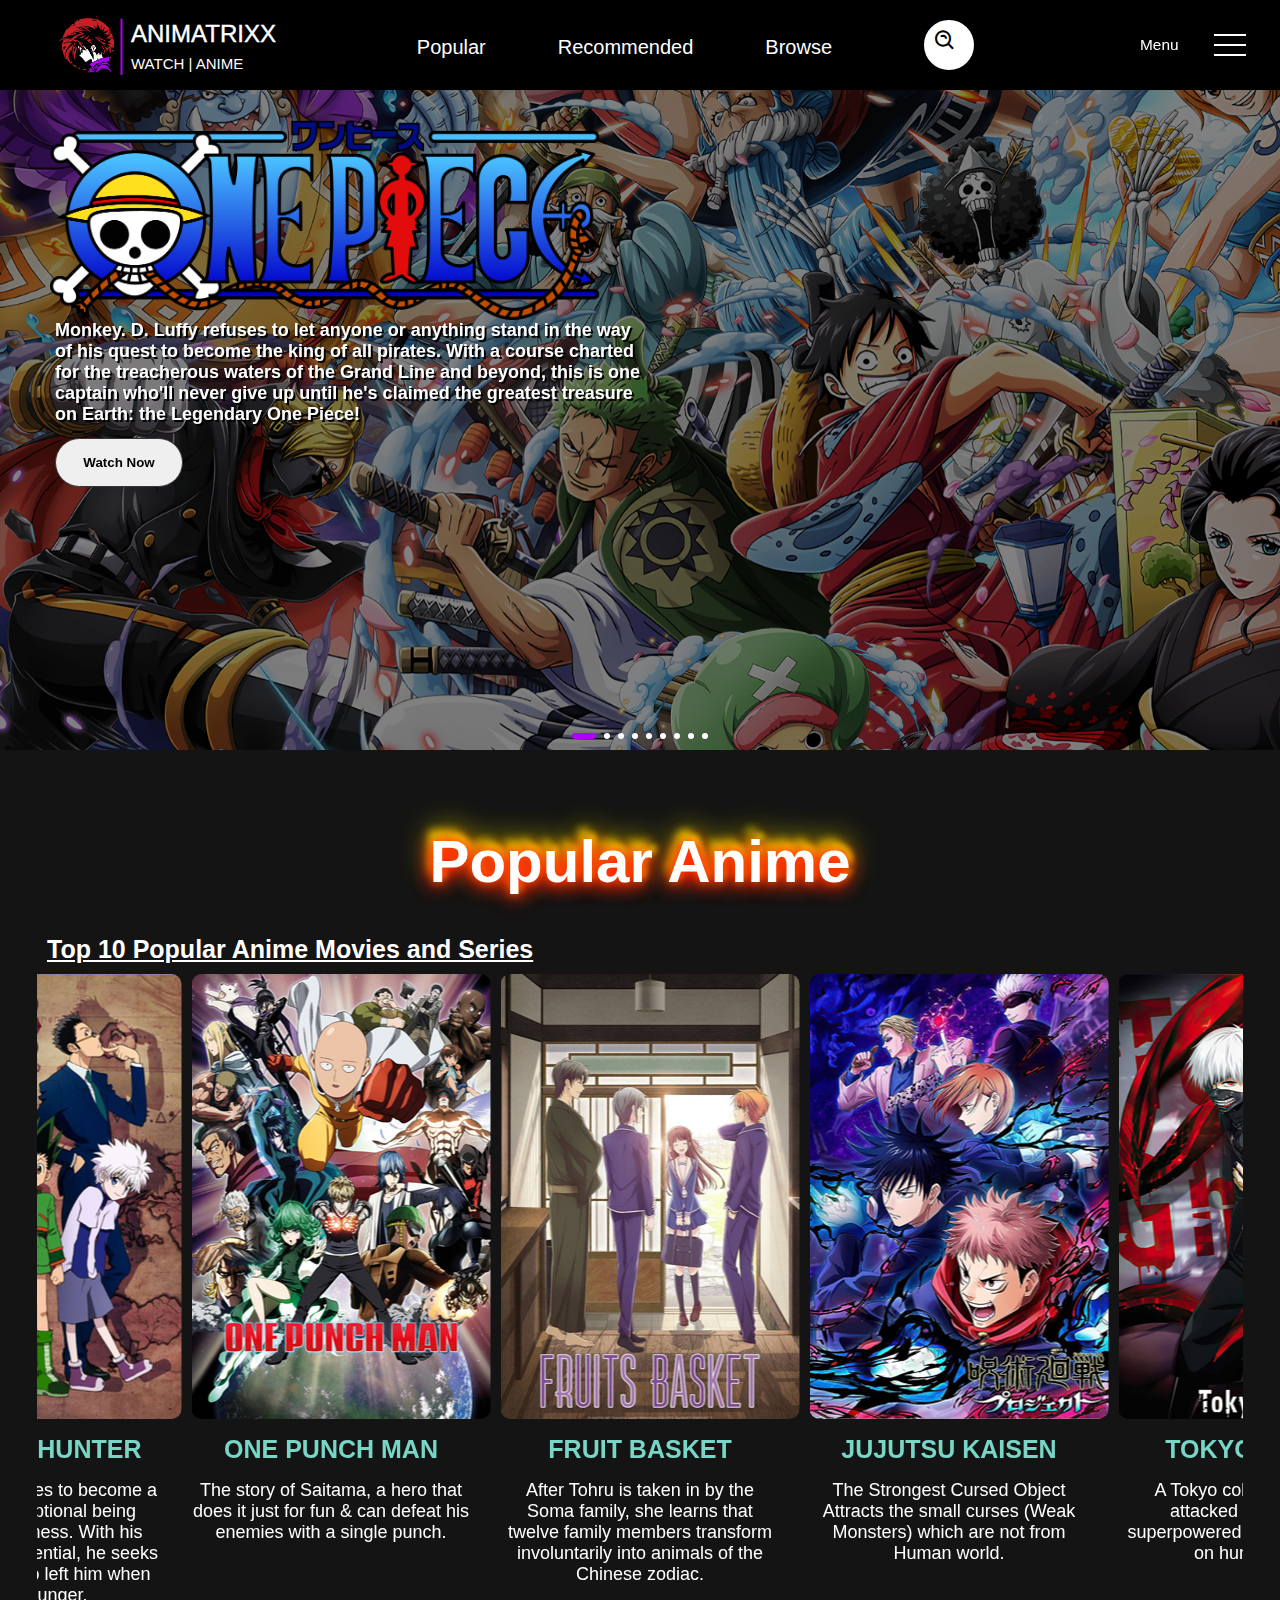
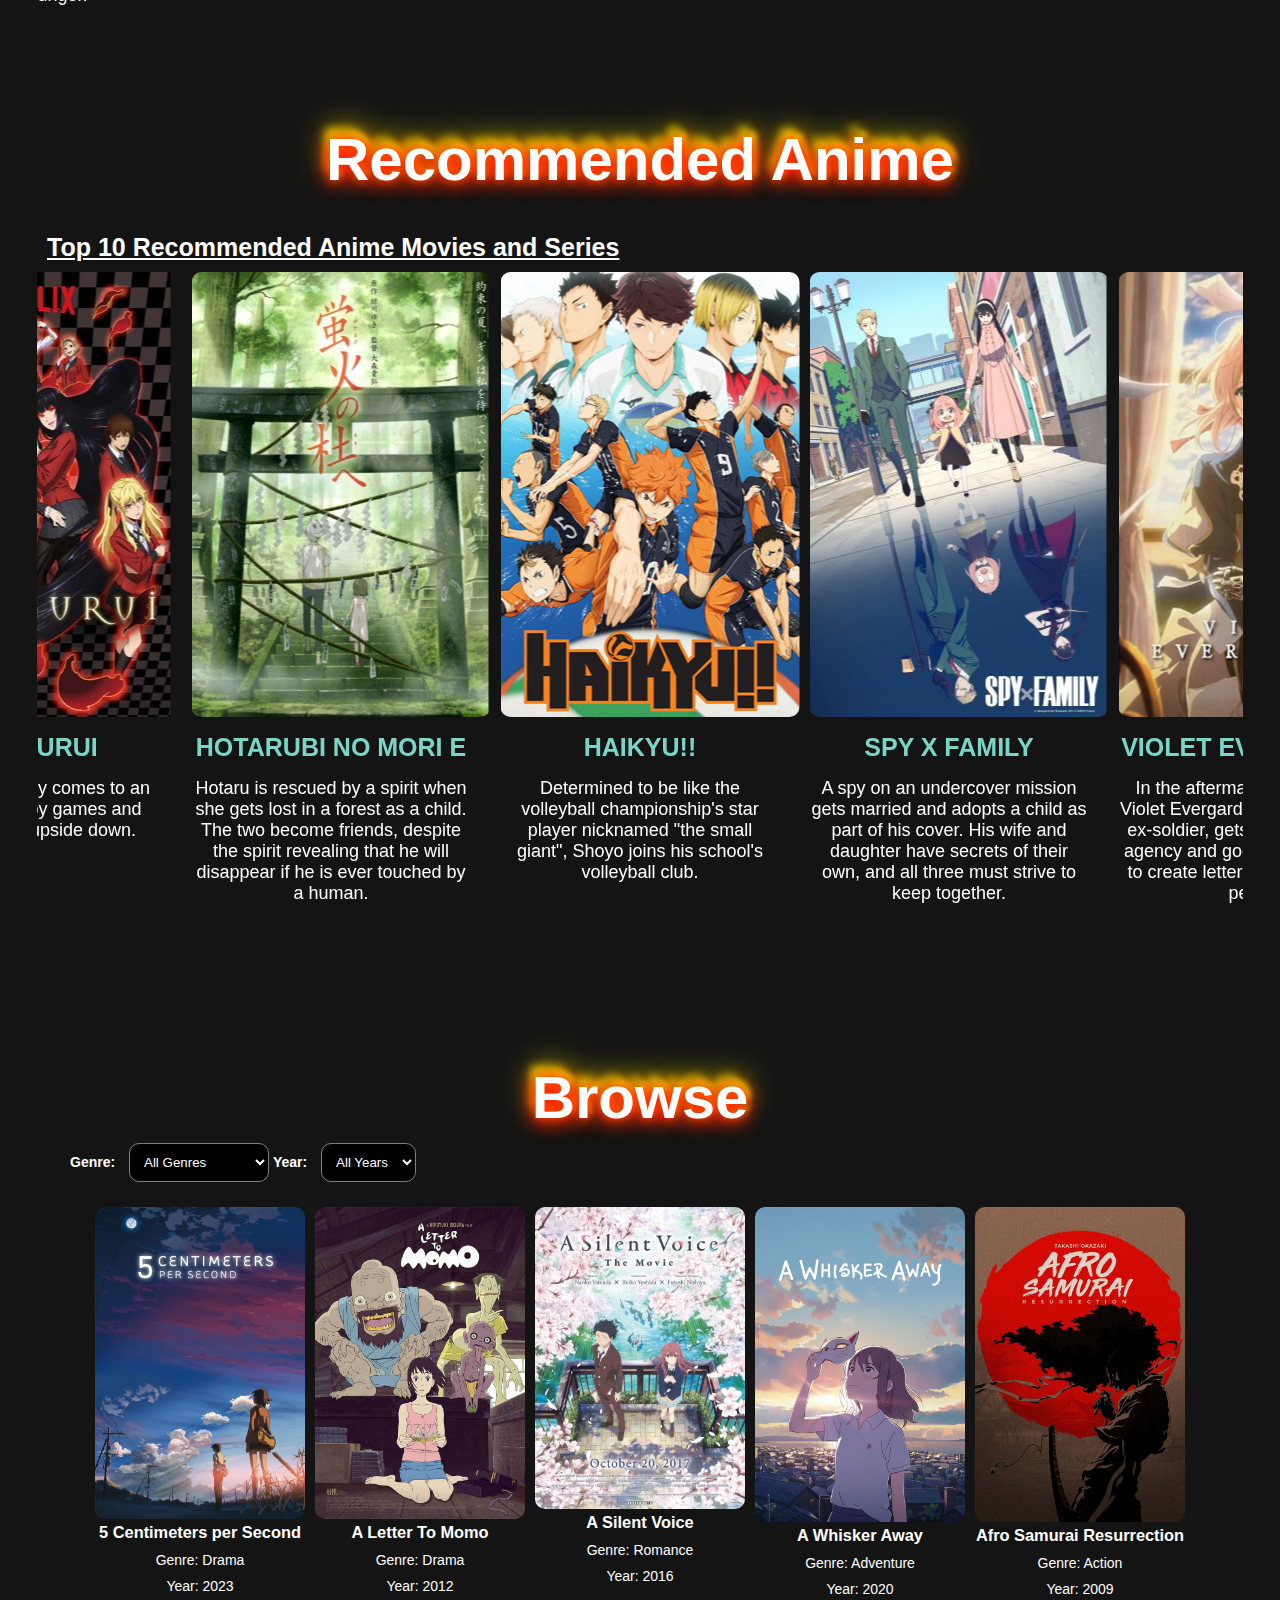
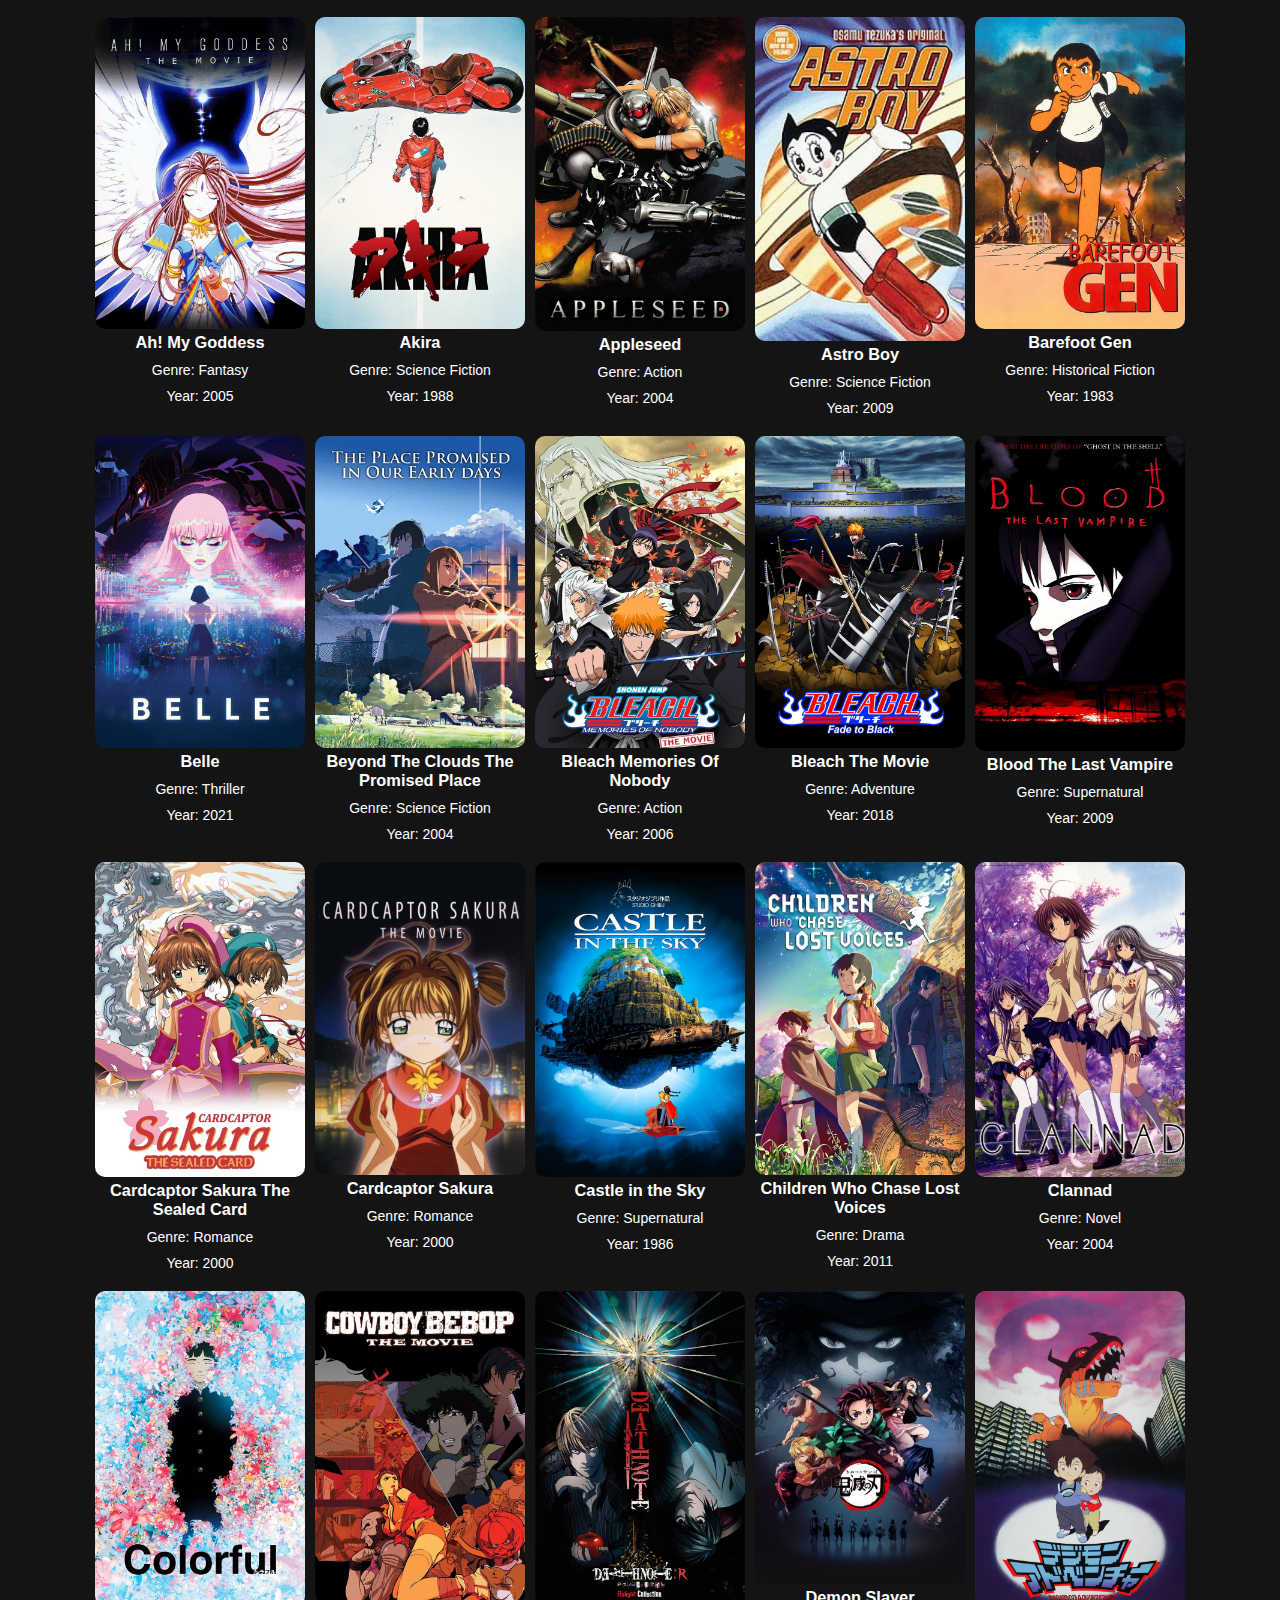
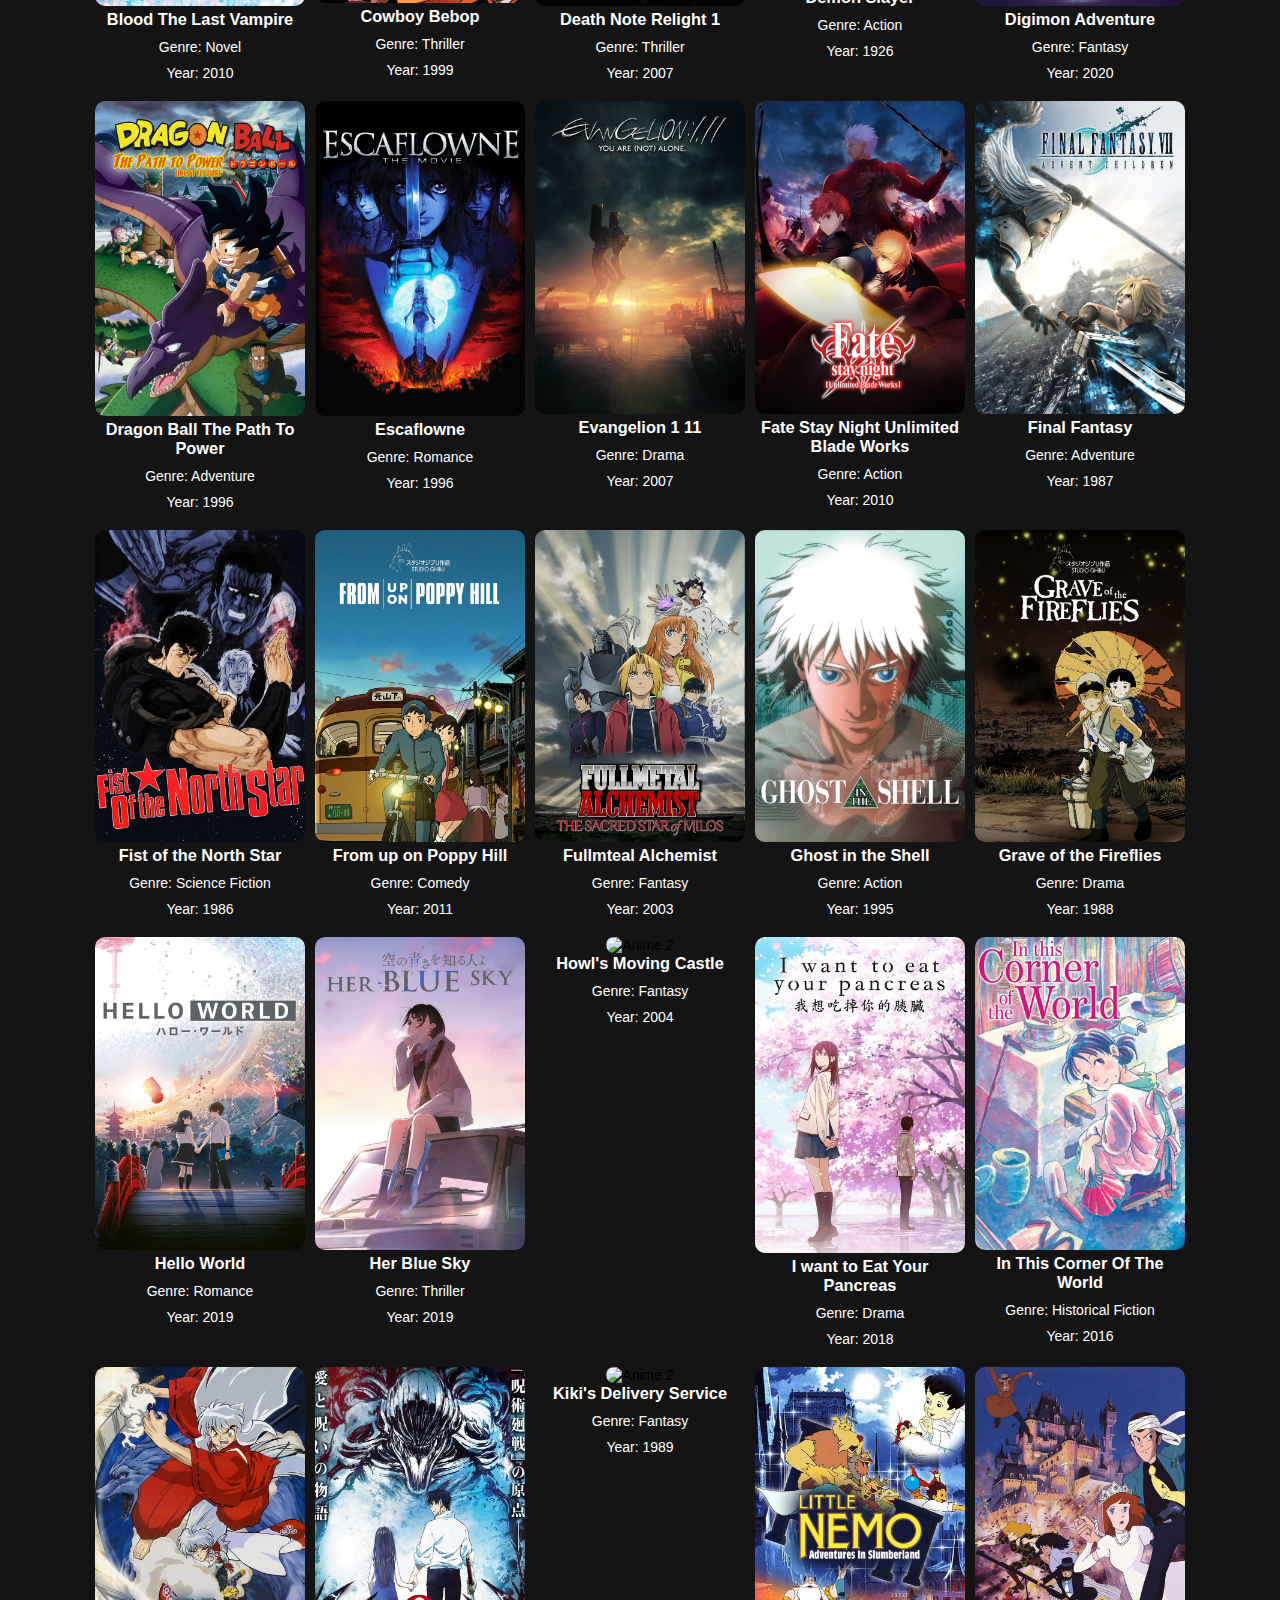
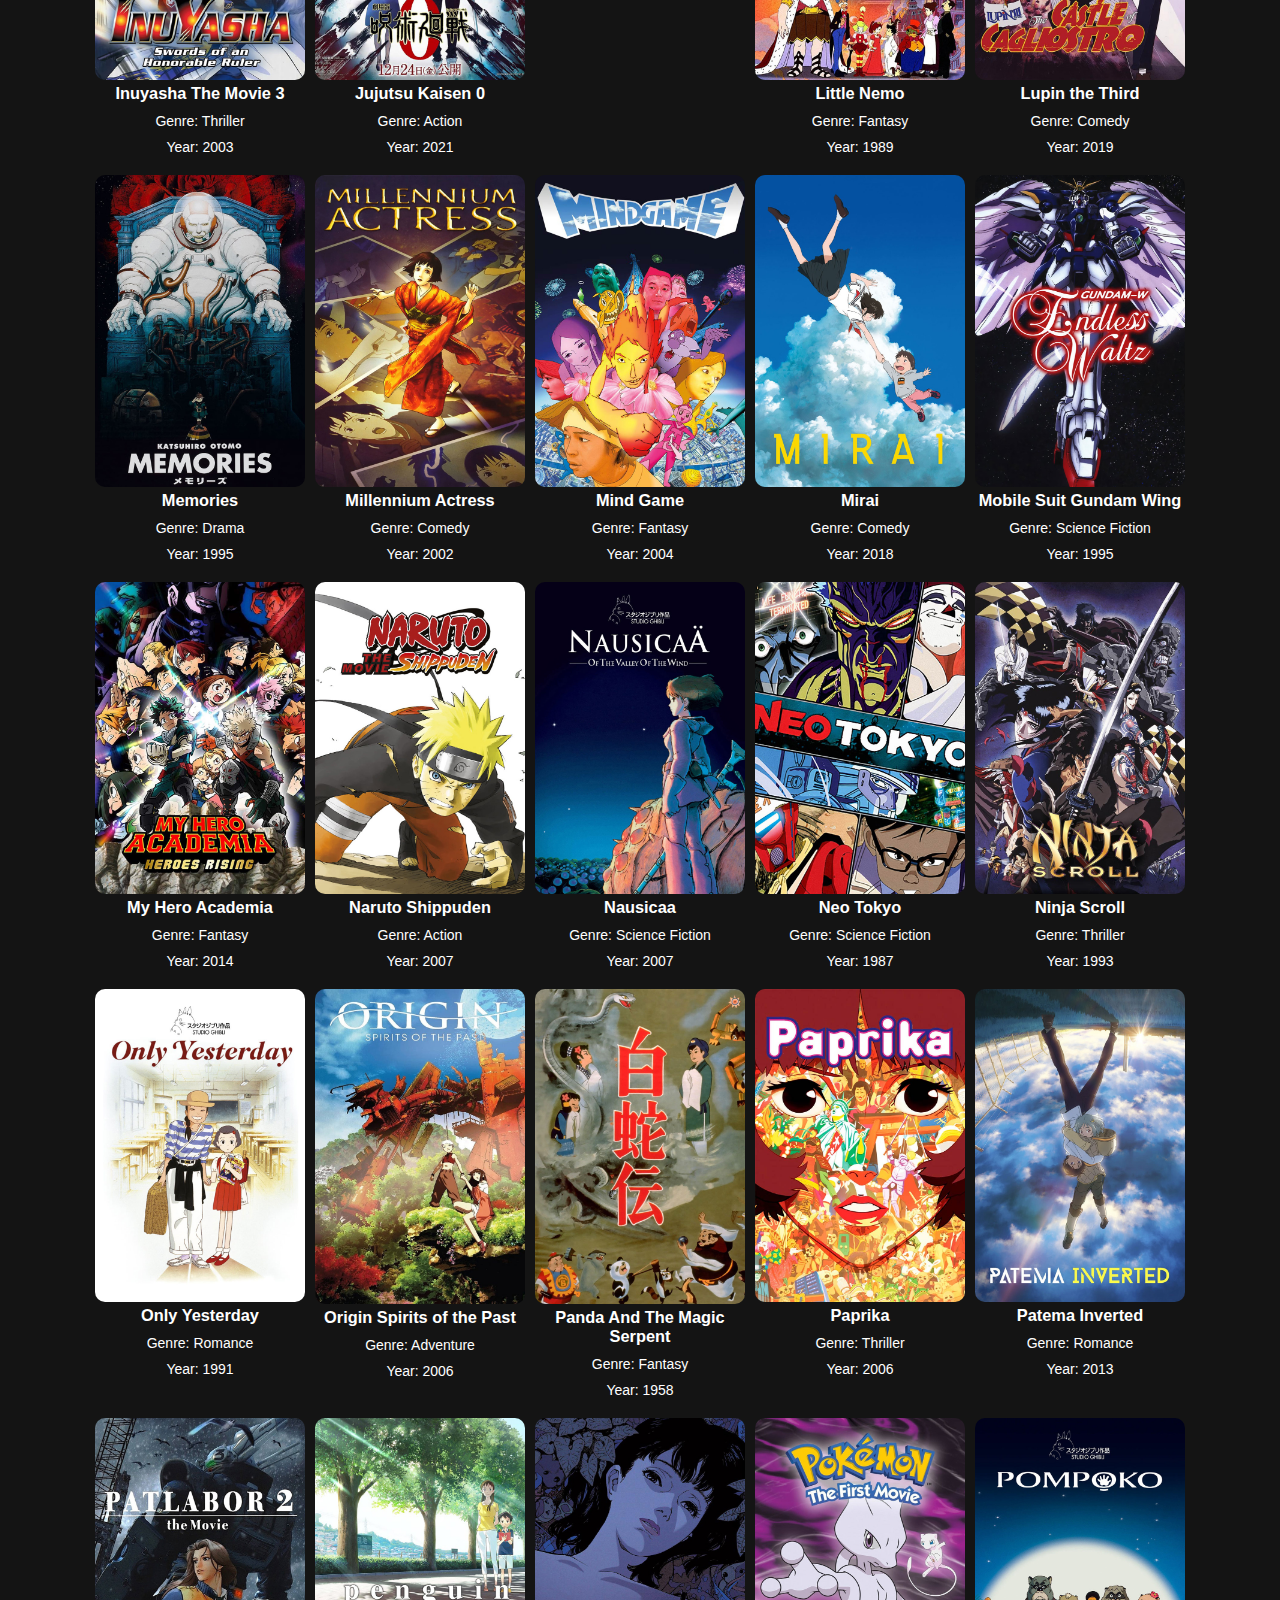
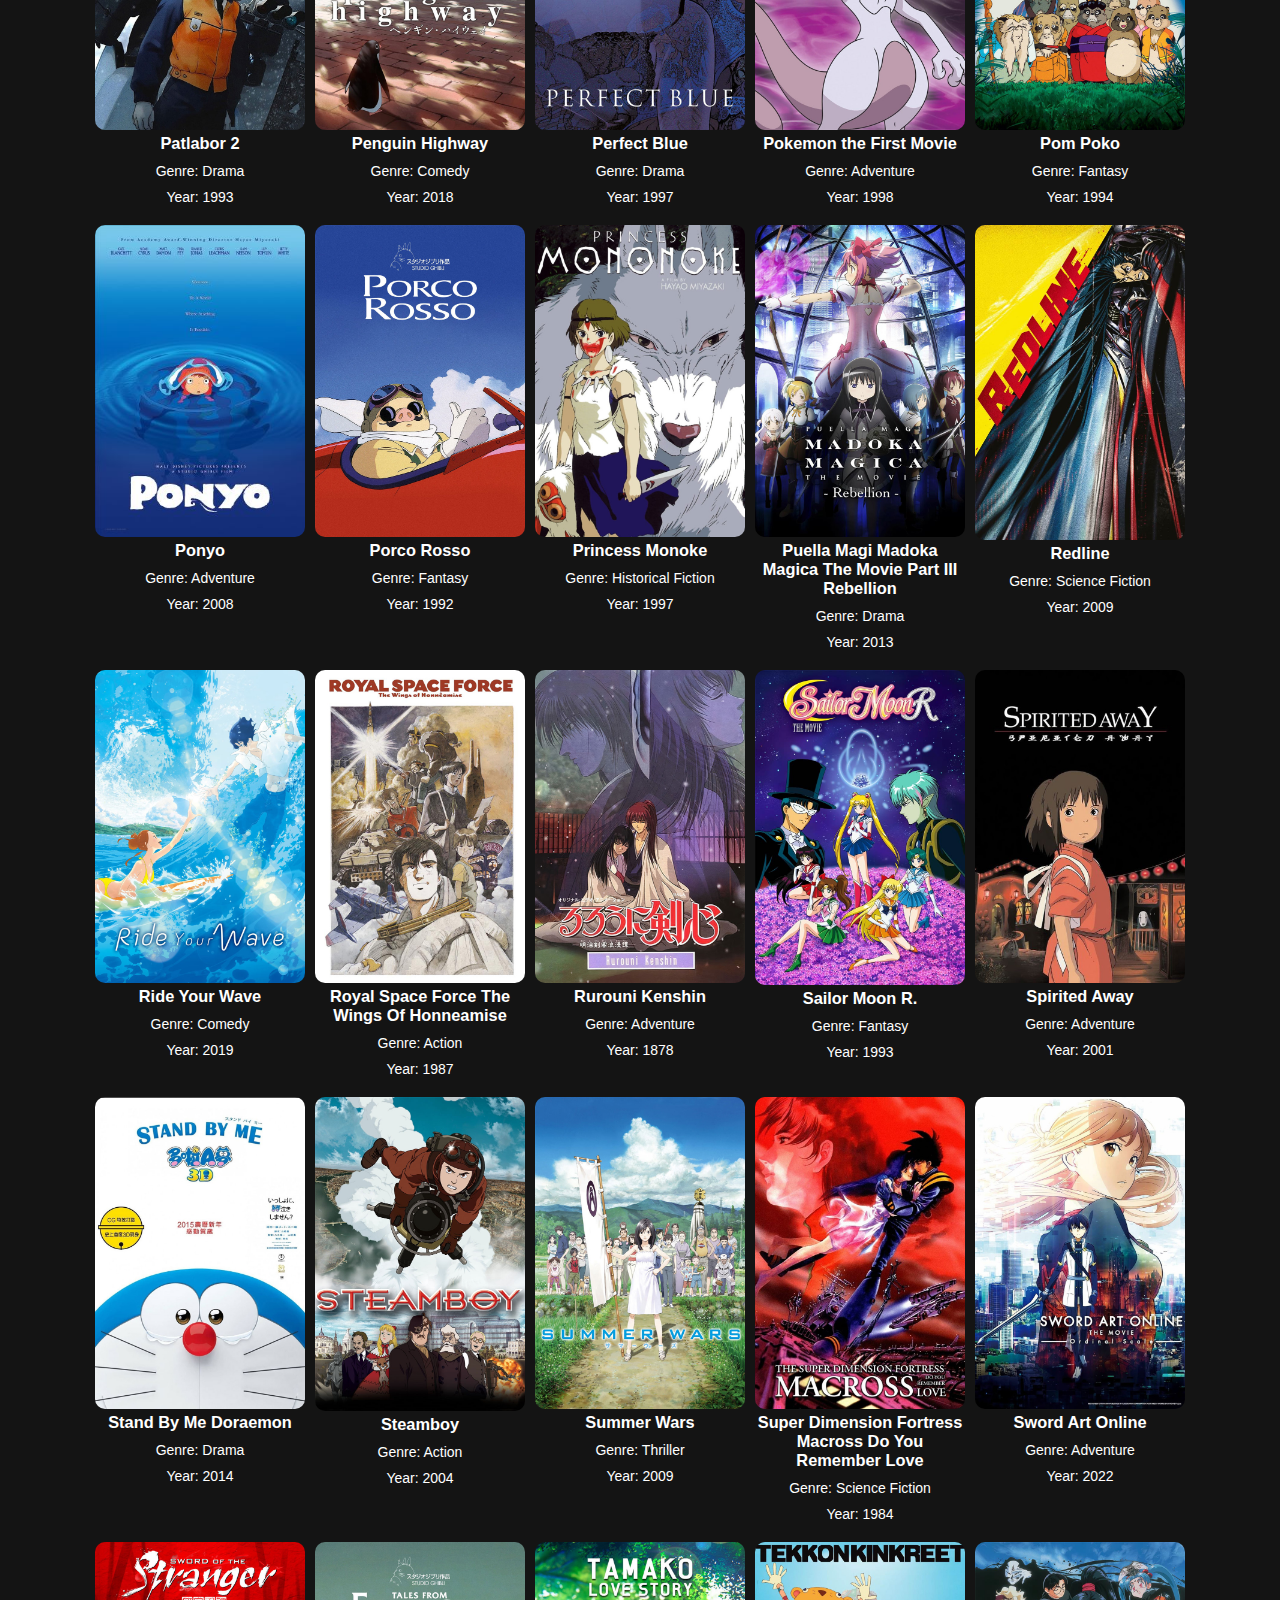
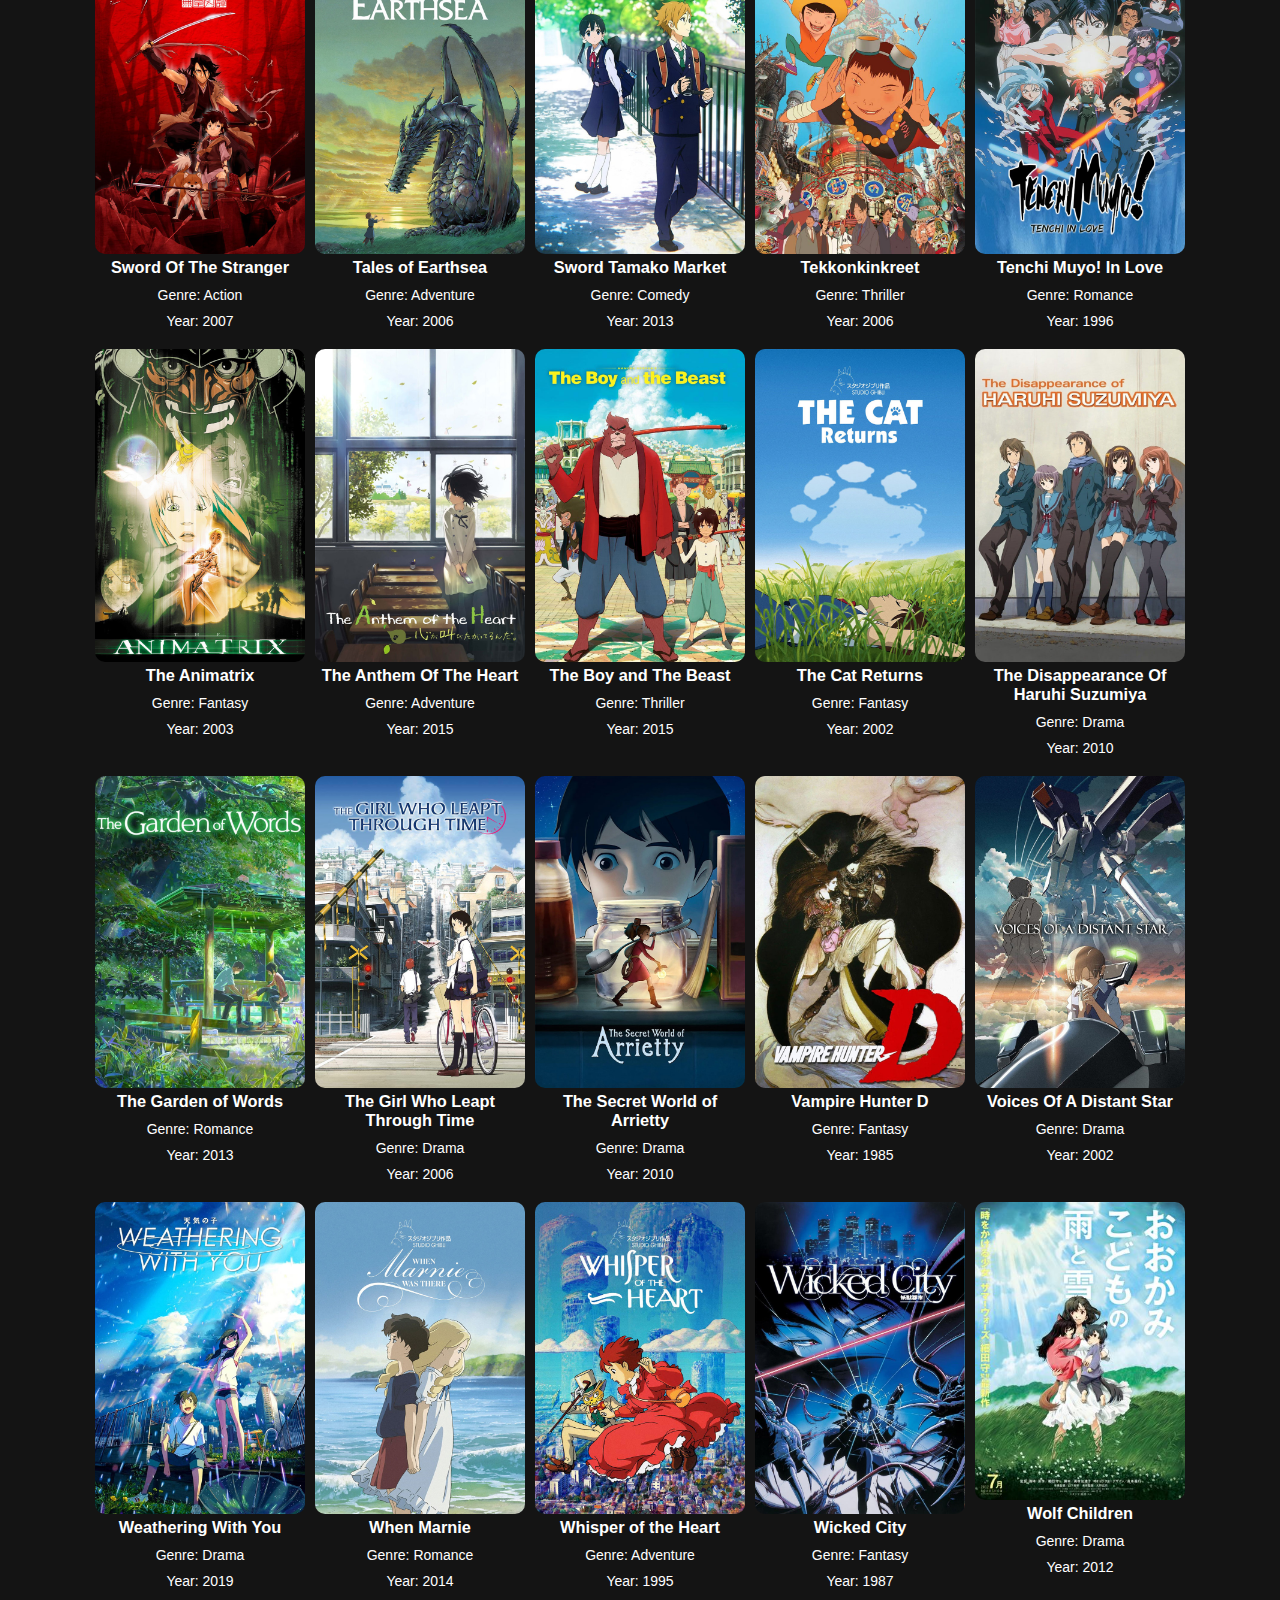
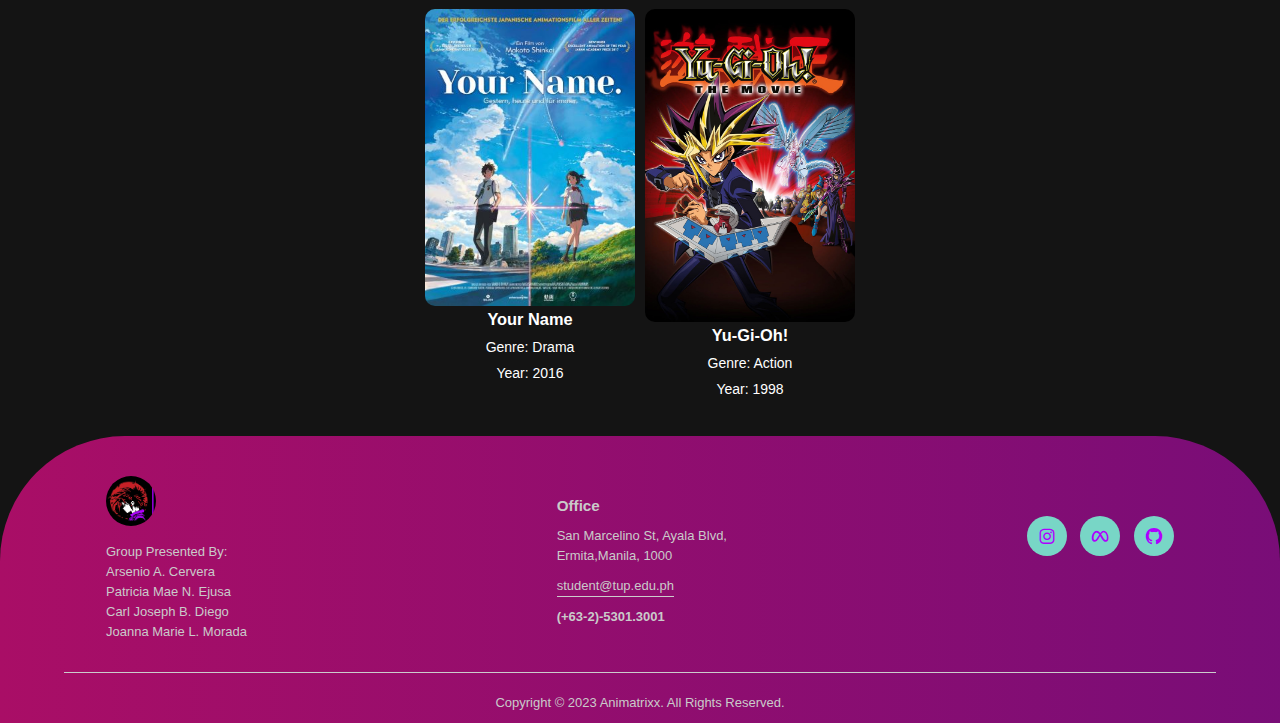
==== commit b29f4e98: "Update index.html" ====
--- a/index.html
+++ b/index.html
@@ -231,7 +231,7 @@
 <!-- Popular Page -->
 <section class="anime" id="Popular">
     <h1 class="heading">Popular Anime</h1>
-    <h4>Top 10 Popular Movies and TV Shows</h4>
+    <h4>Top 10 Popular Anime Movies and Series</h4>
     <div class="swiper anime-slider">
         <div class="swiper-wrapper">
 
@@ -323,7 +323,7 @@
 <!-- Recommended page -->
 <section class="anime" id="Recommended">
     <h1 class="heading">Recommended Anime</h1>
-      <h4>Top 10 Recommended Movies and TV Shows</h4>
+      <h4>Top 10 Recommended Anime Movies and Series</h4>
     <div class="swiper recommended-slider">
         <div class="swiper-wrapper">
 
